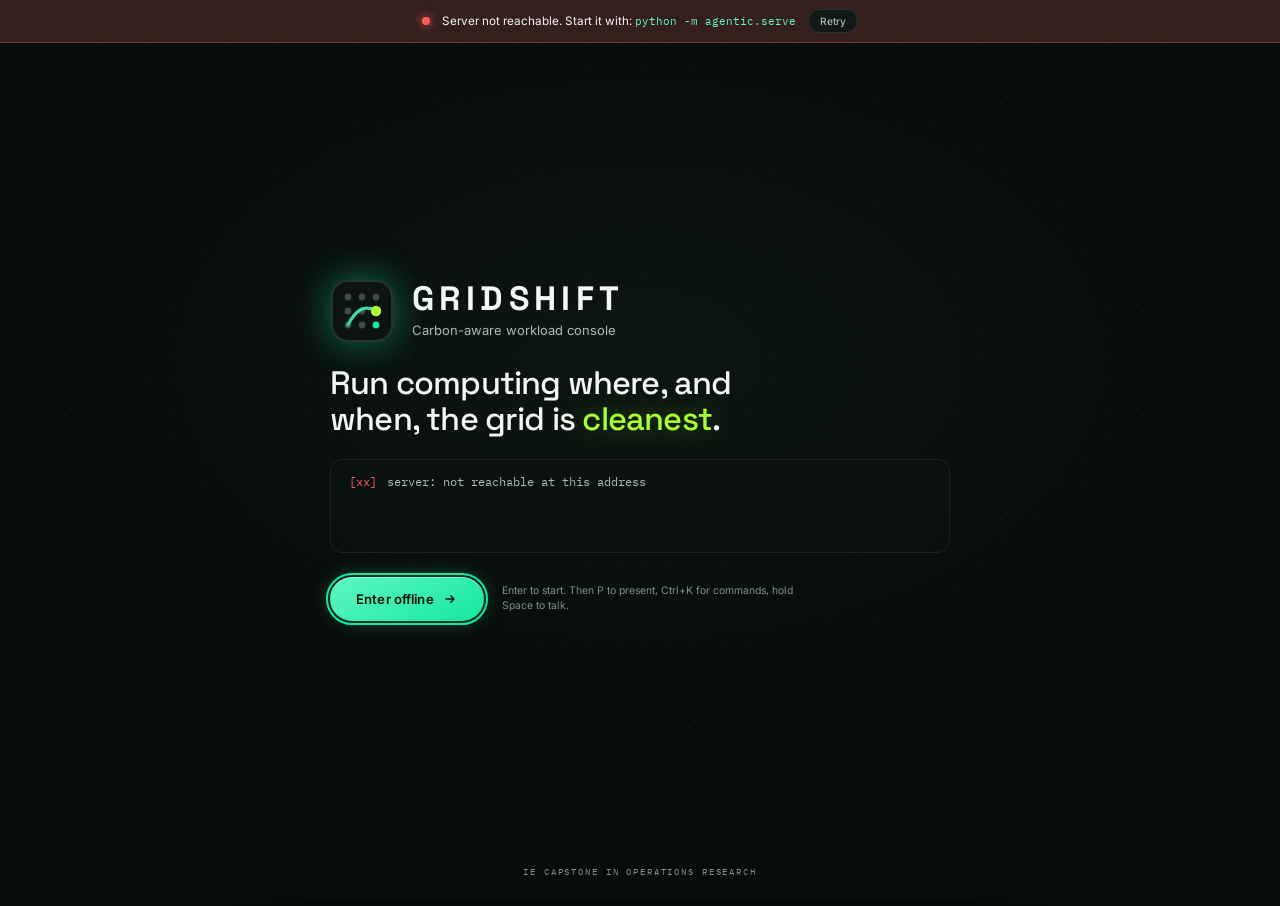
==== agentic/web/index.html @ 97c8f0c8 "Add Gridshift, a voice-driven console for the scheduler python -m agentic.serve starts a local conso" ====
<!doctype html>
<html lang="en">
<head>
<meta charset="utf-8">
<meta name="viewport" content="width=device-width, initial-scale=1">
<title>Gridshift</title>
<meta name="description" content="Gridshift: a live, voice-driven console for carbon-aware computing. IE capstone in Operations Research.">
<link rel="icon" href="assets/mark.svg" type="image/svg+xml">
<link rel="preconnect" href="https://fonts.googleapis.com">
<link rel="preconnect" href="https://fonts.gstatic.com" crossorigin>
<link rel="stylesheet" href="https://fonts.googleapis.com/css2?family=IBM+Plex+Mono:wght@400;500;600&family=Inter:wght@400;500;600;700&family=Space+Grotesk:wght@400;500;600;700&display=swap">
<link rel="stylesheet" href="css/app.css">
</head>
<body>

<!-- ambient layer -->
<div class="ambient" aria-hidden="true">
  <div class="aurora a1"></div><div class="aurora a2"></div><div class="aurora a3"></div>
  <div class="gridbg"></div>
</div>
<div class="grain" aria-hidden="true"></div>

<!-- boot splash -->
<div id="boot" class="boot" role="dialog" aria-label="Starting Gridshift">
  <div class="boot-scan" aria-hidden="true"></div>
  <canvas id="bootDots" class="boot-dots" aria-hidden="true"></canvas>
  <div class="boot-inner">
    <div class="boot-brand">
      <img src="assets/mark.svg" alt="" class="boot-mark">
      <div>
        <div class="boot-name">GRIDSHIFT</div>
        <div class="boot-tag" id="bootTag">Carbon-aware workload console</div>
      </div>
    </div>
    <h1 class="boot-hero">Run computing where, and when, the grid is <em>cleanest</em>.</h1>
    <div class="boot-lines" id="bootLines" aria-live="polite"></div>
    <div class="boot-actions">
      <button id="enterBtn" class="btn-primary btn-lg" disabled>
        <span>Enter console</span>
        <svg viewBox="0 0 20 20" width="16" height="16" aria-hidden="true"><path d="M5 10h10M11 6l4 4-4 4" fill="none" stroke="currentColor" stroke-width="1.8" stroke-linecap="round" stroke-linejoin="round"/></svg>
      </button>
      <div class="boot-hint">Enter to start. Then P to present, Ctrl+K for commands, hold Space to talk.</div>
    </div>
  </div>
  <div class="boot-foot" id="bootFoot">IE capstone in Operations Research</div>
</div>

<div id="offlineBanner" class="banner" hidden>
  <span class="banner-dot"></span>
  <span>Server not reachable. Start it with: <code>python -m agentic.serve</code></span>
  <button class="btn-ghost btn-sm" id="bannerRetry">Retry</button>
</div>

<div class="app" id="app" aria-hidden="true">
  <header class="topbar">
    <div class="brand">
      <svg class="glyph" viewBox="0 0 32 32" aria-hidden="true">
        <g class="glyph-dots"></g>
      </svg>
      <div class="brand-text">
        <div class="brand-name">GRIDSHIFT</div>
        <div class="brand-tag" id="brandTag">Carbon-aware workload console</div>
      </div>
    </div>

    <nav class="tabs" role="tablist" aria-label="Views">
      <span class="tab-ink" aria-hidden="true"></span>
      <button class="tab" role="tab" data-view="command"><kbd>1</kbd>Command</button>
      <button class="tab" role="tab" data-view="knowledge"><kbd>2</kbd>Knowledge</button>
      <button class="tab" role="tab" data-view="evidence"><kbd>3</kbd>Evidence</button>
      <button class="tab" role="tab" data-view="monitor"><kbd>4</kbd>Monitor</button>
      <button class="tab" role="tab" data-view="interfaces"><kbd>5</kbd>Interfaces</button>
    </nav>

    <div class="top-right">
      <span id="dataPill" class="pill pill-mute"><i></i><span>CHECKING</span></span>
      <span id="voicePill" class="pill pill-mute" title="Voice engine"><i></i><span>VOICE</span></span>
      <button id="lensBtn" class="icon-btn" title="Supply chain lens (L)" aria-label="Toggle supply chain lens">
        <svg viewBox="0 0 20 20" aria-hidden="true"><circle cx="8.5" cy="8.5" r="5" fill="none" stroke="currentColor" stroke-width="1.6"/><path d="M12.5 12.5 17 17" stroke="currentColor" stroke-width="1.6" stroke-linecap="round"/></svg>
      </button>
      <button id="muteBtn" class="icon-btn" title="Mute voice (M)" aria-label="Mute voice" aria-pressed="false">
        <svg class="ic-on" viewBox="0 0 20 20" aria-hidden="true"><path d="M3 8v4h3l4 3.5v-11L6 8H3z" fill="currentColor"/><path d="M13.5 7a4 4 0 0 1 0 6M15.5 5a7 7 0 0 1 0 10" fill="none" stroke="currentColor" stroke-width="1.5" stroke-linecap="round"/></svg>
        <svg class="ic-off" viewBox="0 0 20 20" aria-hidden="true"><path d="M3 8v4h3l4 3.5v-11L6 8H3z" fill="currentColor"/><path d="M13 8l4 4M17 8l-4 4" stroke="currentColor" stroke-width="1.5" stroke-linecap="round"/></svg>
      </button>
      <button id="paletteBtn" class="kbd-btn" title="Command palette" aria-label="Open command palette"><kbd>Ctrl</kbd><kbd>K</kbd></button>
      <button id="presentBtn" class="btn-present" title="Hands-free 3 minute tour (P)">
        <svg viewBox="0 0 20 20" width="14" height="14" aria-hidden="true"><path d="M6 4.5v11l9-5.5z" fill="currentColor"/></svg>
        <span>Present</span>
      </button>
    </div>
  </header>

  <div id="presentBar" class="present-bar" hidden>
    <span class="present-dot"></span>
    <span class="present-tag">Presenting</span>
    <span class="present-step" id="presentStep">1 / 16</span>
    <div class="present-track"><div class="present-fill" id="presentFill"></div></div>
    <span class="present-keys"><kbd>Right</kbd> skip <kbd>Esc</kbd> stop</span>
    <button class="btn-ghost btn-sm" id="presentStop">Stop</button>
  </div>

  <main class="views" id="views">

    <!-- COMMAND -->
    <section class="view" id="view-command" data-view="command" aria-label="Command">
      <div class="sowhat">
        <h2><b>Command</b>Where and when should flexible computing run? The optimiser proposes; a person approves.</h2>
      </div>

      <div id="strip" class="strip" aria-label="Workflow"></div>

      <div class="cmd-grid">
        <div class="cmd-left">
          <div id="map" class="panel stage">
            <canvas id="mapCanvas" aria-label="Map of grid regions coloured by carbon intensity"></canvas>
            <div class="stage-top">
              <div class="stage-controls">
                <div class="chips" id="jobChips" role="group" aria-label="Job"></div>
                <div class="ctl-row">
                  <label class="ctl">
                    <span class="ctl-lab">Day</span>
                    <input type="date" id="dayInput" class="date-in">
                  </label>
                  <label class="ctl ctl-share">
                    <span class="ctl-lab">Logistics capacity</span>
                    <input type="range" id="shareInput" min="0" max="0.5" step="0.1" value="0.3">
                    <span class="ctl-val mono" id="shareVal">30%</span>
                  </label>
                </div>
              </div>
              <div class="hour-read">
                <div class="hour-big mono" id="hourBig">--:--</div>
                <div class="hour-sub" id="hourSub">UTC</div>
              </div>
            </div>
            <div class="stage-bottom">
              <div class="legend" id="carbonLegend"></div>
              <div class="flows-note" id="flowsNote"></div>
            </div>
            <div class="stage-msg" id="stageMsg" hidden></div>
          </div>
          <div id="scrubber" class="panel scrubber"></div>
        </div>

        <aside class="cmd-right" id="cmdRight">
          <div id="kpis" class="panel kpis"></div>
          <div id="gate" class="panel gate" hidden></div>
          <div id="audit" class="panel audit"></div>
          <div id="sweep" class="panel sweep"></div>
        </aside>
      </div>
    </section>

    <!-- KNOWLEDGE -->
    <section class="view" id="view-knowledge" data-view="knowledge" aria-label="Knowledge">
      <div class="sowhat">
        <h2><b>Knowledge</b>The rules, as a machine-readable ontology. The reasoner works out what is allowed.</h2>
      </div>
      <div class="kn-grid">
        <div id="kgraph" class="panel kgraph"></div>
        <aside class="panel kside" id="kside"></aside>
      </div>
    </section>

    <!-- EVIDENCE -->
    <section class="view" id="view-evidence" data-view="evidence" aria-label="Evidence">
      <div class="sowhat">
        <h2><b>Evidence</b>Which layer of sophistication actually pays. Thesis results, out of sample, worst 5% of days.</h2>
      </div>
      <div class="ev-wrap" id="evidenceWrap">
        <div id="rq-cards" class="rq-cards"></div>
        <div class="ev-row">
          <div id="ladder" class="panel ladder"></div>
          <div id="rq3" class="panel rq3"></div>
        </div>
        <div class="ev-source" id="evSource"></div>
      </div>
    </section>

    <!-- MONITOR -->
    <section class="view" id="view-monitor" data-view="monitor" aria-label="Monitor">
      <div class="sowhat">
        <h2><b>Monitor</b>Is the forecast still good enough to trust the simple plan?</h2>
      </div>
      <div id="drift" class="panel drift"></div>
    </section>

    <!-- INTERFACES -->
    <section class="view" id="view-interfaces" data-view="interfaces" aria-label="Interfaces">
      <div class="sowhat">
        <h2><b>Interfaces</b>How other agents plug in, and how every answer is checked.</h2>
      </div>
      <div class="if-grid">
        <div id="a2a" class="panel a2a"></div>
        <div class="if-col">
          <div id="mcp" class="panel mcp"></div>
          <div id="evals" class="panel evals"></div>
        </div>
      </div>
    </section>
  </main>
</div>

<!-- captions + dock -->
<div id="captions" class="captions" aria-live="polite"></div>

<div id="dock" class="dock" aria-label="Voice agent">
  <div class="dock-reply" id="dockReply" hidden></div>
  <div class="dock-chips" id="dockChips"></div>
  <div class="dock-bar">
    <canvas id="orb" class="orb" width="56" height="56" aria-hidden="true"></canvas>
    <div class="dock-mid">
      <div class="dock-transcript" id="dockTranscript"></div>
      <form id="askForm" class="ask-form" autocomplete="off">
        <input id="askInput" class="ask-input" type="text" placeholder="Ask Gridshift, or hold Space to talk" aria-label="Ask Gridshift">
      </form>
    </div>
    <button id="micBtn" class="mic-btn" title="Hold Space or click to talk" aria-label="Talk">
      <svg viewBox="0 0 20 20" aria-hidden="true"><rect x="7" y="2.5" width="6" height="10" rx="3" fill="currentColor"/><path d="M4.5 9.5a5.5 5.5 0 0 0 11 0M10 15v2.5" fill="none" stroke="currentColor" stroke-width="1.6" stroke-linecap="round"/></svg>
    </button>
    <button id="sendBtn" class="send-btn" title="Send" aria-label="Send">
      <svg viewBox="0 0 20 20" aria-hidden="true"><path d="M4 10h11M11 6l4 4-4 4" fill="none" stroke="currentColor" stroke-width="1.8" stroke-linecap="round" stroke-linejoin="round"/></svg>
    </button>
  </div>
</div>

<!-- supply chain lens -->
<div id="lens" class="lens" hidden role="dialog" aria-label="Supply chain lens"></div>

<!-- spotlight + demo cursor -->
<div id="spotlight" class="spotlight" aria-hidden="true"></div>
<div id="fakeCursor" class="fake-cursor" aria-hidden="true">
  <svg viewBox="0 0 24 24" width="26" height="26"><path d="M5 3l14 8-6 1.5L10 19z" fill="#f3f8f5" stroke="#070b0a" stroke-width="1.4" stroke-linejoin="round"/></svg>
</div>

<!-- command palette -->
<div id="palette" class="palette-wrap" hidden>
  <div class="palette" role="dialog" aria-label="Command palette">
    <div class="pal-top">
      <svg viewBox="0 0 20 20" width="16" height="16" aria-hidden="true"><circle cx="8.5" cy="8.5" r="5" fill="none" stroke="currentColor" stroke-width="1.6"/><path d="M12.5 12.5 17 17" stroke="currentColor" stroke-width="1.6" stroke-linecap="round"/></svg>
      <input id="palInput" type="text" placeholder="Search views, actions, jobs" aria-label="Search commands">
      <kbd>Esc</kbd>
    </div>
    <div class="pal-list" id="palList" role="listbox"></div>
    <div class="pal-foot"><span><kbd>Up</kbd><kbd>Down</kbd> move</span><span><kbd>Enter</kbd> run</span><span class="pal-brand">Gridshift</span></div>
  </div>
</div>

<div id="toast" class="toast" role="status" aria-live="polite"></div>

<script type="module" src="js/app.js"></script>
</body>
</html>
---- agentic/web/css/app.css ----
/* Gridshift console. Titan surfaces, FreshGuard signal colours. */

:root {
  --bg:#070b0a; --bg-2:#0a0f0d; --panel:#0d1311; --panel-2:#111815; --raised:#18211d;
  --line:#1b2622; --line-2:#273531; --text:#f3f8f5; --text-dim:#a9bcb4; --text-mute:#7e9389;
  --brand:#14e8a0; --brand-2:#5ff6c4; --brand-dim:#0d9d6c; --data:#43e5c0; --lime:#a8ff35;
  --amber:#f5b73d; --red:#ff5c5c; --violet:#a98bff; --flat:#8a9a94;
  --glow:0 0 22px -4px rgba(20,232,160,.55);
  --glow-amber:0 0 22px -4px rgba(245,183,61,.6);
  --r-card:16px; --r-pill:999px;
  --f-display:"Space Grotesk",system-ui,sans-serif;
  --f-ui:"Inter",system-ui,sans-serif;
  --f-mono:"IBM Plex Mono",ui-monospace,monospace;
  --eout:cubic-bezier(.23,1,.32,1); --eio:cubic-bezier(.77,0,.175,1);
  --elev:0 18px 40px -26px rgba(0,0,0,.95), inset 0 1px 0 rgba(255,255,255,.035);
  --top-h:56px;
  --dock-h:60px;
}

html { font-size: clamp(13px, .42vw + 7.6px, 16px); }
* { box-sizing: border-box; margin: 0; padding: 0; }
html, body { height: 100%; }
body {
  background: var(--bg); color: var(--text); font-family: var(--f-ui);
  -webkit-font-smoothing: antialiased; overflow: hidden; line-height: 1.4;
}
button, input { font: inherit; color: inherit; }
button { cursor: pointer; }
kbd {
  font-family: var(--f-mono); font-size: .68rem; padding: 1px 5px; border-radius: 5px;
  border: 1px solid var(--line-2); background: var(--panel-2); color: var(--text-dim);
}
code { font-family: var(--f-mono); font-size: .9em; color: var(--brand-2); }
.mono, .num { font-family: var(--f-mono); font-variant-numeric: tabular-nums; }
[hidden] { display: none !important; }
::selection { background: rgba(168,255,53,.3); }
::-webkit-scrollbar { width: 8px; height: 8px; }
::-webkit-scrollbar-thumb { background: var(--line-2); border-radius: 6px; }
::-webkit-scrollbar-track { background: transparent; }
:focus-visible { outline: 2px solid var(--brand); outline-offset: 2px; border-radius: 6px; }

/* ---------- ambient ---------- */
.ambient { position: fixed; inset: 0; z-index: 0; pointer-events: none; overflow: hidden; }
.aurora { position: absolute; border-radius: 50%; filter: blur(70px); opacity: .5; will-change: transform; }
.a1 { width: 52vw; height: 46vh; left: -12vw; top: -18vh; background: radial-gradient(circle, rgba(20,232,160,.22), transparent 65%); animation: drift1 26s ease-in-out infinite alternate; }
.a2 { width: 44vw; height: 40vh; right: -10vw; top: -8vh; background: radial-gradient(circle, rgba(67,229,192,.14), transparent 65%); animation: drift2 32s ease-in-out infinite alternate; }
.a3 { width: 60vw; height: 50vh; left: 30vw; bottom: -30vh; background: radial-gradient(circle, rgba(168,255,53,.08), transparent 65%); animation: drift3 38s ease-in-out infinite alternate; }
@keyframes drift1 { to { transform: translate(8vw, 6vh) scale(1.1); } }
@keyframes drift2 { to { transform: translate(-6vw, 10vh) scale(.92); } }
@keyframes drift3 { to { transform: translate(-12vw, -6vh) scale(1.08); } }
.gridbg {
  position: absolute; inset: 0;
  background-image: linear-gradient(rgba(255,255,255,.014) 1px, transparent 1px), linear-gradient(90deg, rgba(255,255,255,.014) 1px, transparent 1px);
  background-size: 48px 48px;
  mask-image: radial-gradient(120% 90% at 50% 0%, #000 35%, transparent 90%);
}
.grain {
  position: fixed; inset: 0; z-index: 90; pointer-events: none; opacity: .03;
  background-image: url("data:image/svg+xml,%3Csvg xmlns='http://www.w3.org/2000/svg' width='200' height='200'%3E%3Cfilter id='n'%3E%3CfeTurbulence type='fractalNoise' baseFrequency='0.8' numOctaves='3'/%3E%3C/filter%3E%3Crect width='100%25' height='100%25' filter='url(%23n)'/%3E%3C/svg%3E");
}

/* ---------- buttons ---------- */
.btn-primary {
  display: inline-flex; align-items: center; gap: 8px; border: 0; border-radius: var(--r-pill);
  padding: 9px 18px; font-weight: 600; letter-spacing: .01em; color: #04110c;
  background: linear-gradient(150deg, var(--brand-2), var(--brand));
  box-shadow: var(--glow), inset 0 1px 0 rgba(255,255,255,.35);
  transition: transform .18s var(--eout), filter .18s var(--eout), opacity .3s;
}
.btn-primary:hover:not(:disabled) { filter: brightness(1.08); transform: translateY(-1px); }
.btn-primary:active:not(:disabled) { transform: scale(.97); }
.btn-primary:disabled { opacity: .35; cursor: default; box-shadow: none; }
.btn-lg { padding: 13px 26px; font-size: 1.02rem; }
.btn-ghost {
  display: inline-flex; align-items: center; gap: 6px; border: 1px solid var(--line-2); background: var(--panel-2);
  color: var(--text-dim); border-radius: var(--r-pill); padding: 7px 14px; font-weight: 500; font-size: .85rem;
  transition: color .15s, border-color .15s, background .15s, transform .12s var(--eout);
}
.btn-ghost:hover:not(:disabled) { color: var(--text); border-color: color-mix(in srgb, var(--brand) 40%, var(--line-2)); }
.btn-ghost:active:not(:disabled) { transform: scale(.97); }
.btn-ghost:disabled { opacity: .4; cursor: default; }
.btn-sm { padding: 4px 11px; font-size: .78rem; }
.btn-violet { border-color: color-mix(in srgb, var(--violet) 45%, var(--line-2)); color: #d6cbff; background: color-mix(in srgb, var(--violet) 10%, var(--panel-2)); }
.btn-violet:hover:not(:disabled) { border-color: var(--violet); color: #fff; }

/* ---------- boot ---------- */
.boot {
  position: fixed; inset: 0; z-index: 200; display: grid; place-items: center;
  background: radial-gradient(70% 60% at 50% 40%, #0c1612 0%, var(--bg) 70%);
  transition: opacity .7s var(--eout), visibility .7s;
}
.boot.out { opacity: 0; visibility: hidden; }
.boot-dots { position: absolute; inset: 0; width: 100%; height: 100%; opacity: .55; }
.boot-scan {
  position: absolute; left: 0; right: 0; top: 0; height: 2px; z-index: 2; pointer-events: none;
  background: linear-gradient(90deg, transparent, var(--lime) 45%, var(--data) 55%, transparent);
  box-shadow: 0 0 22px rgba(168,255,53,.4); opacity: 0; animation: heroScan 5.5s ease-in-out infinite;
}
@keyframes heroScan { 0% { transform: translateY(-10px); opacity: 0; } 8% { opacity: .85; } 48% { transform: translateY(100vh); opacity: .85; } 54% { opacity: 0; } 100% { transform: translateY(-10px); opacity: 0; } }
.boot-inner { position: relative; z-index: 3; width: min(620px, calc(100vw - 48px)); }
.boot-brand { display: flex; align-items: center; gap: 18px; margin-bottom: 28px; animation: rise .9s var(--eout) both; }
.boot-mark { width: 64px; height: 64px; filter: drop-shadow(0 0 18px rgba(20,232,160,.45)); }
.boot-name { font-family: var(--f-display); font-weight: 700; font-size: 2.6rem; letter-spacing: .16em; line-height: 1; }
.boot-tag { color: var(--text-dim); margin-top: 6px; font-size: 1rem; }
.boot-lines {
  font-family: var(--f-mono); font-size: .92rem; color: var(--text-dim); min-height: 7.8em;
  border: 1px solid var(--line); border-radius: 12px; background: rgba(13,19,17,.72); padding: 14px 18px;
  backdrop-filter: blur(6px);
}
.boot-line { display: flex; gap: 10px; white-space: pre; }
.boot-line .ok { color: var(--brand); }
.boot-line .warn { color: var(--amber); }
.boot-line .bad { color: var(--red); }
.boot-line .caret { display: inline-block; width: .55em; background: var(--brand); animation: blink 1s steps(1) infinite; }
@keyframes blink { 50% { opacity: 0; } }
.boot-actions { display: flex; align-items: center; gap: 18px; margin-top: 24px; flex-wrap: wrap; }
.boot-hint { color: var(--text-mute); font-size: .8rem; max-width: 300px; }
.boot-foot { position: absolute; bottom: 22px; left: 0; right: 0; text-align: center; font-family: var(--f-mono); font-size: .72rem; letter-spacing: .2em; text-transform: uppercase; color: var(--text-mute); z-index: 3; }
@keyframes rise { from { opacity: 0; transform: translateY(14px); } to { opacity: 1; transform: none; } }

/* ---------- banner ---------- */
.banner {
  position: fixed; top: 0; left: 0; right: 0; z-index: 210; display: flex; align-items: center; justify-content: center; gap: 12px;
  padding: 9px 16px; background: color-mix(in srgb, var(--red) 16%, var(--panel)); border-bottom: 1px solid color-mix(in srgb, var(--red) 40%, transparent);
  font-size: .9rem;
}
.banner-dot { width: 8px; height: 8px; border-radius: 50%; background: var(--red); box-shadow: 0 0 10px var(--red); }

/* ---------- app shell ---------- */
.app { position: relative; height: 100vh; display: grid; grid-template-rows: var(--top-h) auto 1fr; opacity: 0; transition: opacity .6s var(--eout); }
.app.on { opacity: 1; }
.topbar {
  display: flex; align-items: center; gap: 16px; padding: 0 18px; border-bottom: 1px solid var(--line);
  background: linear-gradient(180deg, rgba(13,19,17,.92), rgba(7,11,10,.7)); backdrop-filter: blur(10px); position: relative; z-index: 20;
}
.brand { display: flex; align-items: center; gap: 11px; min-width: 0; flex: 1 1 0; }
.glyph { width: 32px; height: 32px; flex: none; border-radius: 9px; background: var(--panel-2); border: 1px solid var(--line-2); }
.glyph circle { transition: fill .5s; }
.brand-name { font-family: var(--f-display); font-weight: 700; letter-spacing: .18em; font-size: .95rem; line-height: 1.1; }
.brand-tag { font-family: var(--f-mono); font-size: .64rem; letter-spacing: .12em; text-transform: uppercase; color: var(--text-mute); white-space: nowrap; overflow: hidden; text-overflow: ellipsis; }
.tabs { position: relative; display: flex; gap: 2px; padding: 3px; border: 1px solid var(--line-2); border-radius: var(--r-pill); background: rgba(13,19,17,.8); flex: none; }
.tab {
  position: relative; z-index: 1; border: 0; background: transparent; color: var(--text-mute);
  padding: 6px 13px; border-radius: var(--r-pill); font-weight: 500; font-size: .84rem; display: flex; align-items: center; gap: 7px;
  transition: color .2s;
}
.tab kbd { font-size: .6rem; padding: 0 4px; opacity: .7; }
.tab:hover { color: var(--text); }
.tab.on { color: var(--brand-2); }
.tab.on kbd { border-color: color-mix(in srgb, var(--brand) 40%, var(--line-2)); color: var(--brand-2); }
.tab-ink {
  position: absolute; top: 3px; bottom: 3px; left: 0; width: 0; border-radius: var(--r-pill); z-index: 0;
  background: color-mix(in srgb, var(--brand) 13%, var(--raised)); box-shadow: inset 0 0 0 1px color-mix(in srgb, var(--brand) 30%, transparent);
  transition: transform .26s var(--eout), width .26s var(--eout);
}
.top-right { display: flex; align-items: center; justify-content: flex-end; gap: 8px; flex: 1 1 0; }
.pill {
  display: inline-flex; align-items: center; gap: 7px; font-family: var(--f-mono); font-size: .66rem; letter-spacing: .12em; font-weight: 600;
  padding: 5px 10px; border-radius: var(--r-pill); border: 1px solid var(--line-2); color: var(--text-mute); white-space: nowrap;
}
.pill i { width: 7px; height: 7px; border-radius: 50%; background: currentColor; }
.pill-live { color: var(--brand); border-color: color-mix(in srgb, var(--brand) 35%, var(--line-2)); background: color-mix(in srgb, var(--brand) 7%, transparent); }
.pill-live i { box-shadow: 0 0 0 0 rgba(20,232,160,.6); animation: ping 1.8s var(--eout) infinite; }
.pill-amber { color: var(--amber); border-color: color-mix(in srgb, var(--amber) 40%, var(--line-2)); background: color-mix(in srgb, var(--amber) 8%, transparent); }
.pill-red { color: var(--red); border-color: color-mix(in srgb, var(--red) 40%, var(--line-2)); }
.pill-mute { color: var(--text-mute); }
@keyframes ping { 0% { box-shadow: 0 0 0 0 rgba(20,232,160,.55); } 100% { box-shadow: 0 0 0 9px rgba(20,232,160,0); } }
.icon-btn {
  width: 32px; height: 32px; display: grid; place-items: center; border-radius: 9px; border: 1px solid var(--line-2);
  background: var(--panel-2); color: var(--text-dim); transition: color .15s, border-color .15s;
}
.icon-btn svg { width: 17px; height: 17px; }
.icon-btn:hover { color: var(--text); border-color: color-mix(in srgb, var(--brand) 40%, var(--line-2)); }
.icon-btn.on { color: var(--brand-2); border-color: color-mix(in srgb, var(--brand) 45%, var(--line-2)); }
#muteBtn .ic-off { display: none; }
#muteBtn[aria-pressed="true"] .ic-on { display: none; }
#muteBtn[aria-pressed="true"] .ic-off { display: block; }
#muteBtn[aria-pressed="true"] { color: var(--amber); }
.kbd-btn { display: flex; gap: 3px; align-items: center; background: transparent; border: 0; padding: 4px; }
.btn-present {
  display: inline-flex; align-items: center; gap: 7px; border: 0; border-radius: var(--r-pill); padding: 8px 16px;
  font-weight: 600; font-size: .86rem; color: #04110c; background: linear-gradient(150deg, var(--brand-2), var(--brand));
  box-shadow: var(--glow), inset 0 1px 0 rgba(255,255,255,.35); transition: transform .15s var(--eout), filter .15s;
}
.btn-present:hover { filter: brightness(1.08); }
.btn-present:active { transform: scale(.96); }
.btn-present.live { background: linear-gradient(150deg, #ffd27a, var(--amber)); box-shadow: var(--glow-amber); }

.present-bar {
  display: flex; align-items: center; gap: 12px; padding: 7px 18px; position: relative; z-index: 105;
  background: color-mix(in srgb, var(--brand) 10%, var(--panel)); border-bottom: 1px solid color-mix(in srgb, var(--brand) 30%, var(--line));
}
.present-dot { width: 9px; height: 9px; border-radius: 50%; background: var(--brand); animation: ping 1.4s var(--eout) infinite; flex: none; }
.present-tag { font-family: var(--f-mono); font-size: .68rem; font-weight: 600; letter-spacing: .14em; text-transform: uppercase; color: var(--brand); }
.present-step { font-family: var(--f-mono); font-size: .75rem; color: var(--text-dim); }
.present-track { flex: 1; height: 3px; border-radius: 3px; background: var(--line-2); overflow: hidden; }
.present-fill { height: 100%; width: 0; background: linear-gradient(90deg, var(--brand), var(--lime)); transition: width .6s var(--eout); }
.present-keys { font-size: .72rem; color: var(--text-mute); display: flex; gap: 6px; align-items: center; }

/* ---------- views ---------- */
.views { position: relative; min-height: 0; grid-row: 3; }
.topbar { grid-row: 1; }
.present-bar { grid-row: 2; }
.view {
  position: absolute; inset: 0; padding: 12px 20px calc(var(--dock-h) + 22px); display: flex; flex-direction: column; gap: 10px;
  opacity: 0; visibility: hidden; transform: translateY(6px); filter: blur(3px); transition: opacity .28s var(--eout), transform .28s var(--eout), filter .28s var(--eout), visibility .28s;
}
.view.on { opacity: 1; visibility: visible; transform: none; filter: none; }
.sowhat { display: flex; align-items: baseline; gap: 14px; flex: none; }
.eyebrow { font-family: var(--f-mono); font-size: .68rem; letter-spacing: .16em; text-transform: uppercase; color: var(--brand); white-space: nowrap; }
.sowhat h2 { font-family: var(--f-display); font-weight: 500; font-size: 1.22rem; letter-spacing: -.01em; color: var(--text-dim); line-height: 1.25; text-wrap: balance; }
.sowhat h2 b { color: var(--text); font-weight: 600; margin-right: .2em; }
.sowhat h2 b::after { content: ""; display: inline-block; width: 6px; height: 6px; border-radius: 50%; background: var(--brand); box-shadow: 0 0 10px var(--brand); margin-left: .5em; vertical-align: .2em; }
.view.on .sowhat h2 { animation: rise .6s var(--eout) both; }

.panel {
  position: relative; background: linear-gradient(180deg, rgba(17,24,21,.9), rgba(13,19,17,.9)); border: 1px solid var(--line);
  border-radius: var(--r-card); box-shadow: var(--elev); min-width: 0;
}
.panel-h { display: flex; align-items: center; justify-content: space-between; gap: 10px; margin-bottom: 8px; }
.panel-t { font-family: var(--f-mono); font-size: .66rem; letter-spacing: .15em; text-transform: uppercase; color: var(--text-mute); }
.panel-t b { color: var(--text-dim); font-weight: 600; }

/* panel states */
.ps-skel { display: grid; gap: 10px; padding: 16px; }
.skel { height: 12px; border-radius: 6px; background: linear-gradient(90deg, var(--panel-2) 0%, var(--raised) 40%, var(--panel-2) 80%); background-size: 200% 100%; animation: shimmer 1.4s linear infinite; }
.skel.w60 { width: 60%; } .skel.w80 { width: 80%; } .skel.w40 { width: 40%; } .skel.tall { height: 54px; }
@keyframes shimmer { from { background-position: 200% 0; } to { background-position: -200% 0; } }
.ps-error { padding: 16px; display: grid; gap: 10px; align-content: start; }
.ps-error .err-t { display: flex; align-items: center; gap: 8px; color: var(--amber); font-weight: 600; font-size: .9rem; }
.ps-error .err-m { color: var(--text-dim); font-size: .85rem; }
.ps-error .err-a { display: flex; gap: 8px; }

/* ---------- badges ---------- */
.badge-ill {
  display: inline-flex; gap: 7px; align-items: flex-start; font-size: .7rem; line-height: 1.35; color: #ffd98a;
  background: color-mix(in srgb, var(--amber) 9%, transparent); border: 1px solid color-mix(in srgb, var(--amber) 35%, transparent);
  border-radius: 8px; padding: 5px 8px;
}
.badge-ill b { font-family: var(--f-mono); letter-spacing: .1em; font-size: .64rem; color: var(--amber); white-space: nowrap; padding-top: 1px; }
.badge-thesis {
  display: inline-flex; gap: 7px; align-items: center; font-size: .7rem; color: #c9fbe7; border-radius: 8px; padding: 4px 8px;
  background: color-mix(in srgb, var(--brand) 8%, transparent); border: 1px solid color-mix(in srgb, var(--brand) 32%, transparent);
}
.badge-thesis b { font-family: var(--f-mono); letter-spacing: .1em; font-size: .64rem; color: var(--brand); }

/* ---------- workflow strip ---------- */
.strip { display: grid; grid-template-columns: repeat(5, 1fr); gap: 0; flex: none; position: relative; }
.step {
  position: relative; padding: 8px 12px 8px 12px; border: 1px solid var(--line); background: rgba(13,19,17,.85);
  min-height: 62px; transition: border-color .4s, background .4s; overflow: hidden;
}
.step:first-child { border-radius: 12px 0 0 12px; }
.step:last-child { border-radius: 0 12px 12px 0; }
.step + .step { border-left: 0; }
.step-h { display: flex; align-items: center; gap: 8px; }
.step-n {
  width: 20px; height: 20px; border-radius: 50%; display: grid; place-items: center; font-family: var(--f-mono); font-size: .66rem; font-weight: 600;
  border: 1px solid var(--line-2); color: var(--text-mute); flex: none; transition: background-color .3s, border-color .3s, color .3s, box-shadow .3s;
}
.step-t { font-weight: 600; font-size: .82rem; color: var(--text-mute); transition: color .4s; white-space: nowrap; }
.step-l { margin-top: 4px; font-size: .72rem; color: var(--text-dim); line-height: 1.35; display: -webkit-box; -webkit-line-clamp: 2; -webkit-box-orient: vertical; overflow: hidden; min-height: 2.7em; }
.step-fill { position: absolute; left: 0; bottom: 0; height: 2px; width: 0; background: linear-gradient(90deg, var(--brand), var(--lime)); transition: width .55s var(--eio); }
.step.active { border-color: color-mix(in srgb, var(--brand) 30%, var(--line)); background: linear-gradient(180deg, rgba(20,232,160,.07), rgba(13,19,17,.85)); }
.step.active .step-n { background: var(--brand); color: #04110c; border-color: var(--brand); box-shadow: var(--glow); }
.step.active .step-t { color: var(--text); }
.step.done .step-fill { width: 100%; }
.step.busy .step-n { border-color: var(--brand); color: var(--brand); animation: spinRing 1s linear infinite; border-top-color: transparent; }
@keyframes spinRing { to { transform: rotate(360deg); } }
.step.pending { border-color: color-mix(in srgb, var(--amber) 45%, var(--line)); background: linear-gradient(180deg, rgba(245,183,61,.08), rgba(13,19,17,.85)); }
.step.pending .step-n { background: var(--amber); border-color: var(--amber); color: #1a1204; box-shadow: var(--glow-amber); }
.step.ok-approved .step-n { background: var(--lime); border-color: var(--lime); color: #0b1503; }
.step.muted .step-t { color: var(--text-mute); }

/* ---------- command grid ---------- */
.cmd-grid { flex: 1; min-height: 0; display: grid; grid-template-columns: 62fr 38fr; gap: 12px; }
.cmd-left { display: grid; grid-template-rows: 1fr auto; gap: 10px; min-height: 0; }
.cmd-right > * { flex-shrink: 0; }
.cmd-right { display: flex; flex-direction: column; gap: 10px; overflow-y: auto; min-height: 0; padding-right: 2px; scroll-behavior: smooth; }

/* stage */
.stage { overflow: hidden; min-height: 180px; }
.stage canvas { position: absolute; inset: 0; width: 100%; height: 100%; display: block; }
.stage-top { position: absolute; top: 10px; left: 12px; right: 12px; display: flex; justify-content: space-between; gap: 12px; pointer-events: none; }
.stage-controls { display: grid; gap: 7px; pointer-events: auto; }
.chips { display: flex; flex-wrap: wrap; gap: 5px; }
.chip {
  border: 1px solid var(--line-2); background: rgba(13,19,17,.8); color: var(--text-dim); border-radius: var(--r-pill);
  padding: 4px 11px; font-size: .76rem; font-weight: 500; backdrop-filter: blur(6px); transition: color .16s, background-color .16s, border-color .16s, box-shadow .2s, transform .12s var(--eout);
  display: inline-flex; align-items: center; gap: 6px;
}
.chip:active { transform: scale(.97); }
.chip:hover { color: var(--text); border-color: color-mix(in srgb, var(--brand) 40%, var(--line-2)); }
.chip.on { color: #04110c; background: var(--brand); border-color: var(--brand); box-shadow: var(--glow); }
.chip .tag { font-family: var(--f-mono); font-size: .58rem; letter-spacing: .08em; opacity: .75; }
.ctl-row { display: flex; gap: 8px; flex-wrap: wrap; }
.ctl {
  display: inline-flex; align-items: center; gap: 8px; background: rgba(13,19,17,.8); border: 1px solid var(--line-2);
  border-radius: 10px; padding: 3px 9px; backdrop-filter: blur(6px);
}
.ctl-lab { font-family: var(--f-mono); font-size: .6rem; letter-spacing: .12em; text-transform: uppercase; color: var(--text-mute); }
.ctl-val { font-size: .8rem; color: var(--lime); min-width: 2.6em; }
.date-in { background: transparent; border: 0; color: var(--text); font-family: var(--f-mono); font-size: .8rem; color-scheme: dark; padding: 2px 0; }
input[type="range"] { -webkit-appearance: none; appearance: none; width: 110px; height: 18px; background: transparent; }
input[type="range"]::-webkit-slider-runnable-track { height: 4px; border-radius: 4px; background: linear-gradient(90deg, var(--lime) var(--p, 60%), var(--line-2) var(--p, 60%)); }
input[type="range"]::-webkit-slider-thumb { -webkit-appearance: none; width: 14px; height: 14px; margin-top: -5px; border-radius: 50%; background: var(--text); box-shadow: 0 0 0 3px rgba(168,255,53,.25); }
input[type="range"]::-moz-range-track { height: 4px; border-radius: 4px; background: var(--line-2); }
input[type="range"]::-moz-range-progress { height: 4px; border-radius: 4px; background: var(--lime); }
input[type="range"]::-moz-range-thumb { width: 14px; height: 14px; border: 0; border-radius: 50%; background: var(--text); }
.hour-read { text-align: right; pointer-events: none; }
.hour-big { font-size: 1.9rem; font-weight: 500; line-height: 1; letter-spacing: -.02em; color: var(--text); text-shadow: 0 0 24px rgba(20,232,160,.25); }
.hour-sub { font-family: var(--f-mono); font-size: .62rem; letter-spacing: .14em; text-transform: uppercase; color: var(--text-mute); margin-top: 4px; }
.stage-bottom { position: absolute; left: 12px; right: 12px; bottom: 10px; display: flex; justify-content: space-between; align-items: flex-end; gap: 14px; pointer-events: none; }
.legend { display: grid; gap: 4px; font-family: var(--f-mono); font-size: .6rem; color: var(--text-mute); }
.legend-bar { width: 150px; height: 6px; border-radius: 4px; background: linear-gradient(90deg, #14e8a0 0%, #43e5c0 25%, #f5b73d 56%, #ff5c5c 87%, #ff5c5c 100%); }
.legend-ticks { display: flex; justify-content: space-between; width: 150px; }
.legend-t { letter-spacing: .1em; text-transform: uppercase; }
.flows-note { max-width: 46%; font-size: .66rem; color: var(--text-mute); text-align: right; line-height: 1.35; }
.flows-note b { color: var(--data); font-weight: 600; }
.stage-msg {
  position: absolute; left: 50%; top: 54%; transform: translate(-50%, -50%); max-width: 80%; text-align: center;
  background: rgba(13,19,17,.88); border: 1px solid var(--line-2); border-radius: 12px; padding: 12px 16px; font-size: .88rem; color: var(--text-dim);
  backdrop-filter: blur(6px);
}
.stage-msg.amber { border-color: color-mix(in srgb, var(--amber) 40%, var(--line-2)); }
.stage.focus-pulse::after {
  content: ""; position: absolute; inset: 0; border-radius: inherit; pointer-events: none;
  box-shadow: inset 0 0 0 1px var(--brand), inset 0 0 60px -10px rgba(20,232,160,.35); animation: fadeOut 1.6s var(--eout) forwards;
}
@keyframes fadeOut { from { opacity: 1; } to { opacity: 0; } }

/* scrubber */
.scrubber { padding: 8px 12px 8px; display: grid; grid-template-columns: auto 1fr; gap: 12px; align-items: stretch; }
.scrub-ctl { display: grid; align-content: center; gap: 4px; justify-items: center; }
.play-btn {
  width: 38px; height: 38px; border-radius: 50%; border: 1px solid color-mix(in srgb, var(--brand) 45%, var(--line-2));
  background: color-mix(in srgb, var(--brand) 12%, var(--panel-2)); color: var(--brand-2); display: grid; place-items: center; transition: transform .15s var(--eout), box-shadow .3s;
}
.play-btn:hover { box-shadow: var(--glow); }
.play-btn:active { transform: scale(.94); }
.play-btn svg { width: 15px; height: 15px; }
.play-btn:disabled { opacity: .35; cursor: default; box-shadow: none; }
.scrub-lab { font-family: var(--f-mono); font-size: .58rem; letter-spacing: .1em; text-transform: uppercase; color: var(--text-mute); }
.scrub-body { position: relative; display: grid; grid-template-rows: 1fr auto; gap: 3px; cursor: pointer; user-select: none; touch-action: none; }
.scrub-cols { display: grid; grid-template-columns: repeat(24, 1fr); gap: 3px; align-items: end; height: 52px; }
.scol { display: flex; flex-direction: column-reverse; height: 100%; border-radius: 3px; overflow: hidden; background: rgba(255,255,255,.02); transition: background .25s, opacity .3s; opacity: .55; }
.scol.past { opacity: .95; }
.scol.cur { opacity: 1; background: rgba(20,232,160,.08); box-shadow: 0 0 0 1px rgba(20,232,160,.35); }
.sseg { width: 100%; flex: none; transition: height .5s var(--eout), background-color .4s; }
.scrub-axis { display: grid; grid-template-columns: repeat(24, 1fr); gap: 3px; font-family: var(--f-mono); font-size: .56rem; color: var(--text-mute); }
.scrub-axis span { text-align: center; }
.playhead { position: absolute; top: -4px; bottom: 12px; width: 2px; margin-left: -1px; background: var(--lime); box-shadow: 0 0 12px var(--lime), 0 0 3px var(--lime); border-radius: 2px; pointer-events: none; left: 0; }
.playhead::before { content: ""; position: absolute; top: -3px; left: -3px; width: 8px; height: 8px; border-radius: 50%; background: var(--lime); }
.scrub-empty { display: grid; place-items: center; height: 64px; color: var(--text-mute); font-size: .8rem; }

/* KPIs */
.kpis { padding: 12px 14px; display: grid; gap: 10px; }
.kpi-top { display: flex; align-items: flex-end; justify-content: space-between; gap: 10px; }
.kpi-big { font-family: var(--f-display); font-weight: 600; font-size: 3rem; line-height: .95; color: var(--lime); letter-spacing: -.03em; font-variant-numeric: tabular-nums; text-shadow: 0 0 34px rgba(168,255,53,.25); }
.kpi-big small { font-size: .5em; margin-left: 2px; }
.kpi-big.dash { color: var(--text-mute); text-shadow: none; }
.kpi-cap { font-size: .78rem; color: var(--text-dim); line-height: 1.3; }
.kpi-cap b { color: var(--text); font-weight: 600; }
.kpi-side { text-align: right; }
.kpi-side .v { font-family: var(--f-mono); font-size: 1.05rem; color: var(--data); }
.kpi-side .l { font-size: .68rem; color: var(--text-mute); }
.race { display: grid; gap: 6px; }
.race-row { display: grid; grid-template-columns: 7.6rem 1fr 4.4rem; align-items: center; gap: 8px; font-size: .74rem; }
.race-l { color: var(--text-dim); white-space: nowrap; display: flex; align-items: center; gap: 6px; }
.race-l i { width: 8px; height: 8px; border-radius: 2px; flex: none; }
.race-track { height: 10px; border-radius: 5px; background: rgba(255,255,255,.04); overflow: hidden; position: relative; }
.race-bar { position: absolute; left: 0; top: 0; bottom: 0; width: 0; border-radius: 5px; }
.race-v { font-family: var(--f-mono); font-variant-numeric: tabular-nums; text-align: right; color: var(--text); font-size: .76rem; }
.race-row.flat .race-bar, .race-row.flat i { background: var(--flat); }
.race-row.ts .race-bar, .race-row.ts i { background: var(--data); }
.race-row.mig .race-bar, .race-row.mig i { background: var(--lime); box-shadow: 0 0 12px rgba(168,255,53,.5); }
.race-foot { display: flex; justify-content: space-between; font-family: var(--f-mono); font-size: .6rem; color: var(--text-mute); letter-spacing: .08em; text-transform: uppercase; }
.kpi-mid { display: grid; grid-template-columns: auto 1fr; gap: 12px; align-items: center; padding-top: 8px; border-top: 1px solid var(--line); }
.ring { width: 66px; height: 66px; position: relative; }
.ring svg { width: 100%; height: 100%; transform: rotate(-90deg); }
.ring .rbg { stroke: var(--line-2); }
.ring .rfg { stroke: var(--lime); transition: stroke-dashoffset 1.1s var(--eout); filter: drop-shadow(0 0 4px rgba(168,255,53,.6)); }
.ring-c { position: absolute; inset: 0; display: grid; place-items: center; text-align: center; font-family: var(--f-mono); font-size: .78rem; line-height: 1.05; }
.ring-c small { display: block; font-size: .56rem; color: var(--text-mute); }
.explain { font-size: .76rem; color: var(--text-dim); line-height: 1.4; }
.explain b { color: var(--text); font-weight: 600; }
.explain.clamp4 { display: -webkit-box; -webkit-line-clamp: 4; -webkit-box-orient: vertical; overflow: hidden; }
.kpi-note { font-size: .68rem; color: var(--text-mute); }

/* gate */
.gate { padding: 12px 14px; border-color: color-mix(in srgb, var(--amber) 50%, var(--line)); animation: gatePulse 2s ease-in-out infinite; overflow: hidden; }
.gate.slam { animation: slam .55s var(--eout) both, gatePulse 2s ease-in-out .55s infinite; }
@keyframes slam { 0% { transform: translateY(-14px) scale(1.04); opacity: 0; } 60% { transform: translateY(2px) scale(.99); opacity: 1; } 100% { transform: none; } }
@keyframes gatePulse { 0%, 100% { box-shadow: 0 0 0 0 rgba(245,183,61,0), var(--elev); } 50% { box-shadow: 0 0 0 4px rgba(245,183,61,.12), 0 0 26px -6px rgba(245,183,61,.5); } }
.gate.decided { animation: none; border-color: var(--line); }
.gate-h { display: flex; align-items: center; gap: 8px; margin-bottom: 6px; }
.gate-ic { width: 26px; height: 26px; border-radius: 8px; display: grid; place-items: center; background: color-mix(in srgb, var(--amber) 16%, transparent); color: var(--amber); flex: none; }
.gate-t { font-weight: 600; font-size: .9rem; }
.gate-s { font-size: .74rem; color: var(--text-dim); line-height: 1.4; }
.gate-btns { display: flex; gap: 8px; margin-top: 10px; }
.btn-approve { flex: 1; justify-content: center; border: 0; border-radius: 10px; padding: 8px 12px; font-weight: 600; color: #04110c; background: linear-gradient(150deg, var(--brand-2), var(--brand)); box-shadow: var(--glow); transition: transform .12s var(--eout), filter .15s; display: inline-flex; }
.btn-approve:hover:not(:disabled) { filter: brightness(1.08); }
.btn-approve:active:not(:disabled), .btn-approve.pressed { transform: scale(.95); }
.btn-reject { flex: none; justify-content: center; border-radius: 10px; }
.gate-btns button:disabled { opacity: .45; cursor: default; }
.stamp {
  position: absolute; right: 12px; top: 50%; transform: translateY(-50%) rotate(-8deg); font-family: var(--f-mono); font-weight: 600; font-size: .8rem; letter-spacing: .12em;
  padding: 6px 10px; border: 2px solid currentColor; border-radius: 8px; animation: stamp .45s var(--eout) both; pointer-events: none; background: rgba(7,11,10,.85);
}
.stamp.ok { color: var(--brand); box-shadow: 0 0 22px -4px rgba(20,232,160,.6); }
.stamp.no { color: var(--text-mute); }
@keyframes stamp { 0% { transform: translateY(-50%) rotate(-8deg) scale(2.2); opacity: 0; } 70% { transform: translateY(-50%) rotate(-8deg) scale(.94); opacity: 1; } 100% { transform: translateY(-50%) rotate(-8deg) scale(1); } }
.gate-exec { margin-top: 8px; font-size: .72rem; color: var(--brand-2); font-family: var(--f-mono); }

/* audit */
.audit { padding: 10px 14px; }
.audit-list { display: grid; gap: 4px; max-height: 116px; overflow-y: auto; }
.audit-row { display: grid; grid-template-columns: auto 1fr auto; gap: 8px; align-items: center; font-size: .72rem; padding: 5px 8px; border-radius: 8px; background: rgba(255,255,255,.025); animation: rise .4s var(--eout) both; }
.audit-row .d { font-family: var(--f-mono); font-size: .62rem; letter-spacing: .08em; padding: 2px 6px; border-radius: 5px; }
.audit-row .d.approve { color: var(--brand); background: rgba(20,232,160,.1); }
.audit-row .d.reject { color: var(--text-mute); background: rgba(255,255,255,.05); }
.audit-row .m { color: var(--text-dim); white-space: nowrap; overflow: hidden; text-overflow: ellipsis; }
.audit-row .x { font-family: var(--f-mono); font-size: .62rem; color: var(--text-mute); }
.audit-empty { font-size: .74rem; color: var(--text-mute); }

/* sweep */
.sweep { padding: 10px 14px; }
.sweep svg { width: 100%; height: 108px; display: block; overflow: visible; }
.sweep .axis { stroke: var(--line-2); }
.sweep .grid-l { stroke: rgba(255,255,255,.04); }
.sweep .curve { fill: none; stroke: var(--lime); stroke-width: 2; filter: drop-shadow(0 0 6px rgba(168,255,53,.5)); }
.sweep .area { fill: url(#sweepGrad); }
.sweep .pt { fill: var(--panel); stroke: var(--lime); stroke-width: 1.5; cursor: pointer; transition: r .2s; }
.sweep .pt.on { fill: var(--lime); }
.sweep .tick { font-family: var(--f-mono); font-size: 9px; fill: var(--text-mute); }
.sweep .lbl { font-family: var(--f-mono); font-size: 9.5px; fill: var(--lime); }
.sweep-cap { font-size: .7rem; color: var(--text-mute); margin-top: 4px; }

/* ---------- knowledge ---------- */
.kn-grid { flex: 1; min-height: 0; display: grid; grid-template-columns: 1fr 300px; gap: 12px; }
.kgraph { overflow: hidden; }
.kgraph svg { width: 100%; height: 100%; display: block; }
.kg-col { font-family: var(--f-mono); font-size: 10px; letter-spacing: .14em; text-transform: uppercase; fill: var(--text-mute); }
.kg-band { fill: rgba(255,255,255,.015); stroke: var(--line); stroke-dasharray: 2 4; }
.kg-edge { fill: none; stroke: #3c5049; stroke-width: 1; opacity: .7; transition: opacity .3s, stroke .3s, stroke-width .3s; }
.kg-edge.cls { opacity: .28; }
.kg-edge.inf { stroke: var(--violet); opacity: 0; }
.kg-edge.inf.drawn { opacity: .55; }
.kg-edge.inf.dashed { stroke-dasharray: 3 4; animation: march 1.6s linear infinite; }
@keyframes march { to { stroke-dashoffset: -14; } }
.kg-edge.hot { stroke: var(--lime) !important; opacity: 1 !important; stroke-width: 2; filter: drop-shadow(0 0 4px rgba(168,255,53,.7)); }
.kg-edge.inf.hot { stroke: var(--violet) !important; filter: drop-shadow(0 0 5px rgba(169,139,255,.9)); }
.kgraph.focused .kg-edge:not(.hot) { opacity: .08; }
.kgraph.focused .kg-node:not(.hot) { opacity: .35; }
.kg-node { cursor: pointer; transition: opacity .3s; }
.kg-node circle { stroke-width: 1.5; transition: r .2s, filter .3s; }
.kg-node text { font-size: 11px; fill: var(--text-dim); font-family: var(--f-ui); pointer-events: none; }
.kg-node:hover text, .kg-node.hot text, .kg-node.sel text { fill: var(--text); }
.kg-node.sel circle { filter: drop-shadow(0 0 7px currentColor); }
.kg-node rect { stroke-width: 1; }
.kg-node.k-job circle { fill: #0b2a1f; stroke: var(--brand); color: var(--brand); }
.kg-node.k-datacenter circle { fill: #0c2523; stroke: var(--data); color: var(--data); }
.kg-node.k-portfolio circle { fill: #1f220c; stroke: var(--lime); color: var(--lime); }
.kg-node.k-region circle { fill: #142019; stroke: #7fb8a2; color: #7fb8a2; }
.kg-node.k-metric circle { fill: #241c0a; stroke: var(--amber); color: var(--amber); }
.kg-node.k-class rect { fill: #17142a; stroke: color-mix(in srgb, var(--violet) 60%, var(--line-2)); }
.kg-node.k-class text { font-family: var(--f-mono); font-size: 10px; fill: #cfc3ff; }
.kside { padding: 14px; display: flex; flex-direction: column; gap: 12px; overflow-y: auto; }
.kcounts { display: grid; grid-template-columns: 1fr 1fr; gap: 8px; }
.kc { background: rgba(255,255,255,.025); border: 1px solid var(--line); border-radius: 10px; padding: 8px 10px; }
.kc .v { font-family: var(--f-mono); font-size: 1.35rem; font-variant-numeric: tabular-nums; }
.kc .l { font-size: .66rem; color: var(--text-mute); }
.kc.big { grid-column: span 2; }
.kc.big .v { font-size: 1.9rem; color: var(--violet); }
.kc.big .v .from { color: var(--text-mute); font-size: .6em; }
.klegend { display: grid; gap: 5px; font-size: .72rem; color: var(--text-dim); }
.klegend span { display: flex; align-items: center; gap: 8px; }
.klegend i { width: 22px; height: 0; border-top: 2px solid #4d655c; }
.klegend i.inf { border-top: 2px dashed var(--violet); }
.klegend i.hot { border-top-color: var(--lime); }
.kfacts { display: grid; gap: 4px; }
.kfact { font-size: .72rem; display: grid; grid-template-columns: 1fr auto; gap: 6px; padding: 4px 8px; border-radius: 7px; background: rgba(255,255,255,.025); animation: rise .35s var(--eout) both; }
.kfact .p { color: var(--text-mute); font-family: var(--f-mono); font-size: .66rem; }
.kfact .r { font-family: var(--f-mono); font-size: .6rem; color: var(--text-mute); align-self: center; }
.kfact.inf .r { color: var(--violet); }
.ksel-h { font-family: var(--f-display); font-size: 1rem; font-weight: 600; }
.ksel-k { font-family: var(--f-mono); font-size: .62rem; letter-spacing: .12em; text-transform: uppercase; color: var(--text-mute); }
.kwhy { font-size: .74rem; color: var(--text-dim); display: grid; gap: 4px; padding: 8px 10px; border-radius: 10px; border: 1px solid color-mix(in srgb, var(--brand) 25%, var(--line)); background: rgba(20,232,160,.04); }
.khint { font-size: .72rem; color: var(--text-mute); }

/* ---------- evidence ---------- */
.ev-wrap { flex: 1; min-height: 0; display: grid; grid-template-rows: auto 1fr auto; gap: 12px; overflow-y: auto; }
.rq-cards { display: grid; grid-template-columns: repeat(3, 1fr); gap: 12px; }
.rq-card { padding: 14px 16px; display: grid; gap: 8px; align-content: start; opacity: 0; transform: translateY(12px); transition: opacity .6s var(--eout), transform .6s var(--eout); }
.rq-card.in { opacity: 1; transform: none; }
.rq-k { display: flex; align-items: center; justify-content: space-between; gap: 8px; }
.rq-id { font-family: var(--f-mono); font-size: .7rem; letter-spacing: .14em; color: var(--brand); }
.rq-v { font-family: var(--f-display); font-size: 2.1rem; font-weight: 600; line-height: 1; letter-spacing: -.02em; font-variant-numeric: tabular-nums; }
.rq-v small { font-size: .45em; font-weight: 500; color: var(--text-dim); margin-left: 4px; letter-spacing: 0; }
.rq-card.pays .rq-v { color: var(--lime); }
.rq-card.marginal .rq-v { color: var(--text-dim); }
.rq-card.conditional .rq-v { color: var(--amber); }
.rq-q { font-weight: 600; font-size: .9rem; }
.rq-t { font-size: .78rem; color: var(--text-dim); line-height: 1.45; }
.verdict { font-family: var(--f-mono); font-size: .6rem; letter-spacing: .12em; text-transform: uppercase; padding: 3px 7px; border-radius: 6px; }
.verdict.pays { color: var(--lime); background: rgba(168,255,53,.1); }
.verdict.marginal { color: var(--text-dim); background: rgba(255,255,255,.06); }
.verdict.conditional { color: var(--amber); background: rgba(245,183,61,.1); }
.ev-row { display: grid; grid-template-columns: 1.15fr 1fr; gap: 12px; min-height: 0; }
.ladder { padding: 14px 16px; display: grid; gap: 10px; align-content: start; }
.lad-h { display: flex; align-items: baseline; justify-content: space-between; gap: 10px; }
.lad-title { font-family: var(--f-display); font-size: 1.05rem; font-weight: 600; }
.lad-rows { display: grid; gap: 8px; }
.lad-row { display: grid; grid-template-columns: 1.6rem 1fr; gap: 10px; align-items: center; }
.lad-step { font-family: var(--f-mono); font-size: .7rem; color: var(--text-mute); text-align: center; }
.lad-main { display: grid; gap: 4px; }
.lad-top { display: flex; justify-content: space-between; gap: 8px; font-size: .8rem; }
.lad-top b { font-weight: 600; }
.lad-track { height: 22px; border-radius: 7px; background: rgba(255,255,255,.03); overflow: hidden; position: relative; }
.lad-bar { position: absolute; inset: 0 auto 0 0; width: 0; border-radius: 7px; display: flex; align-items: center; padding: 0 9px; font-family: var(--f-mono); font-size: .68rem; white-space: nowrap; transition: width 1.2s var(--eout); color: #071009; }
.lad-row.pays .lad-bar { background: linear-gradient(90deg, rgba(168,255,53,.55), var(--lime)); }
.lad-row.marginal .lad-bar { background: linear-gradient(90deg, rgba(138,154,148,.35), rgba(138,154,148,.6)); color: var(--text); }
.lad-row.conditional .lad-bar { background: repeating-linear-gradient(135deg, rgba(245,183,61,.45) 0 8px, rgba(245,183,61,.25) 8px 16px); color: #fff3d6; }
.lad-rec { font-size: .84rem; color: var(--text); line-height: 1.5; padding: 10px 12px 10px 38px; position: relative; border: 1px solid rgba(168,255,53,.28); background: rgba(168,255,53,.06); border-radius: 12px; text-wrap: pretty; }
.lad-rec::before { content: ""; position: absolute; left: 13px; top: 14px; width: 14px; height: 14px; border-radius: 50%; background: radial-gradient(circle, var(--lime) 35%, rgba(168,255,53,.25) 36%); box-shadow: 0 0 12px rgba(168,255,53,.6); }
.lad-axis { display: flex; justify-content: space-between; font-family: var(--f-mono); font-size: .58rem; color: var(--text-mute); letter-spacing: .08em; text-transform: uppercase; padding-left: 2.2rem; }
.rq3 { padding: 14px 16px; display: grid; gap: 8px; align-content: start; }
.rq3 svg { width: 100%; height: auto; display: block; overflow: visible; }
.g-tick { font-family: var(--f-mono); font-size: 11px; fill: var(--text-mute); }
.g-lbl { font-family: var(--f-ui); font-size: 11.5px; fill: var(--text-dim); }
.g-lbl.amber { fill: var(--amber); }
.g-lbl.data { fill: var(--data); }
.rq3-cap { font-size: .78rem; color: var(--text-dim); line-height: 1.45; }
.ev-source { font-size: .74rem; color: var(--text-mute); display: flex; gap: 10px; align-items: center; flex-wrap: wrap; }

/* ---------- monitor ---------- */
.drift { flex: 1; min-height: 0; padding: 14px 16px; display: grid; grid-template-rows: auto 1fr auto; gap: 10px; }
.drift-top { display: flex; justify-content: space-between; align-items: flex-start; gap: 16px; flex-wrap: wrap; }
.drift-sum { font-size: .9rem; color: var(--text); max-width: 60ch; line-height: 1.45; }
.drift-sum b { color: var(--amber); }
.drift-legend { display: flex; align-items: center; gap: 12px; font-size: .68rem; color: var(--text-mute); font-family: var(--f-mono); flex-wrap: wrap; }
.dl-bar { width: 140px; height: 8px; border-radius: 4px; position: relative; background: linear-gradient(90deg, #0d9d6c 0%, #43e5c0 33%, #f5b73d 66%, #ff5c5c 100%); }
.dl-bar::after { content: ""; position: absolute; left: 100%; top: -4px; bottom: -4px; width: 2px; background: var(--red); }
.dl-hatch { width: 16px; height: 10px; border-radius: 3px; background: repeating-linear-gradient(135deg, rgba(255,255,255,.18) 0 2px, transparent 2px 5px); border: 1px solid var(--line-2); }
.dl-ring { width: 14px; height: 14px; border-radius: 4px; box-shadow: 0 0 0 2px var(--amber); }
.drift-body { overflow-y: auto; min-height: 0; padding-right: 4px; }
.dgroup { margin-bottom: 12px; }
.dg-h { display: flex; align-items: baseline; gap: 10px; margin-bottom: 5px; flex-wrap: wrap; }
.dg-t { font-weight: 600; font-size: .84rem; }
.dg-a { font-size: .74rem; color: var(--text-dim); }
.dgrid { display: grid; grid-template-columns: 9rem repeat(var(--cols, 12), 1fr); gap: 3px; align-items: center; }
.dhead { font-family: var(--f-mono); font-size: .58rem; color: var(--text-mute); text-align: center; letter-spacing: .06em; }
.dzone { font-size: .74rem; color: var(--text-dim); white-space: nowrap; overflow: hidden; text-overflow: ellipsis; }
.dcell {
  height: 22px; border-radius: 4px; position: relative; font-family: var(--f-mono); font-size: .6rem; color: rgba(4,17,12,.85);
  display: grid; place-items: center; opacity: 0; transform: scale(.92); transition: opacity .3s var(--eout), transform .3s var(--eout);
}
.dcell.in { opacity: 1; transform: none; }
.dcell.base::after { content: ""; position: absolute; inset: 0; border-radius: inherit; background: repeating-linear-gradient(135deg, rgba(7,11,10,.55) 0 2px, transparent 2px 5px); }
.dcell.alert { box-shadow: 0 0 0 2px var(--red), 0 0 14px rgba(255,92,92,.6); color: #fff; }
.dcell.closest { z-index: 2; }
.dcell.closest::before { content: ""; position: absolute; inset: -4px; border-radius: 7px; border: 2px solid var(--amber); animation: ringPulse 1.6s ease-in-out infinite; }
@keyframes ringPulse { 0%, 100% { box-shadow: 0 0 0 0 rgba(245,183,61,.55); } 50% { box-shadow: 0 0 0 6px rgba(245,183,61,0); } }
.drift-foot { font-size: .72rem; color: var(--text-mute); }

/* ---------- interfaces ---------- */
.if-grid { flex: 1; min-height: 0; display: grid; grid-template-columns: 1.1fr 1fr; gap: 12px; }
.if-col { display: grid; grid-template-rows: auto 1fr; gap: 12px; min-height: 0; }
.a2a { padding: 14px 16px; display: grid; grid-template-rows: auto minmax(0, 1fr) auto auto; gap: 10px; min-height: 0; }
.json {
  font-family: var(--f-mono); font-size: .7rem; line-height: 1.5; white-space: pre-wrap; word-break: break-word; color: var(--text-dim);
  background: rgba(7,11,10,.6); border: 1px solid var(--line); border-radius: 10px; padding: 10px 12px; overflow: auto; min-height: 0;
}
.json .k { color: var(--data); } .json .s { color: #d7f5a8; } .json .n { color: var(--amber); } .json .b { color: var(--violet); }
.a2a-con { display: grid; gap: 8px; }
.a2a-form { display: flex; gap: 8px; }
.a2a-form input { flex: 1; min-width: 0; background: var(--panel-2); border: 1px solid var(--line-2); border-radius: 10px; padding: 7px 10px; font-size: .82rem; }
.a2a-form input:focus { outline: none; border-color: var(--brand); }
.wire { position: relative; height: 34px; display: grid; grid-template-columns: auto 1fr auto; align-items: center; gap: 10px; font-family: var(--f-mono); font-size: .64rem; letter-spacing: .1em; text-transform: uppercase; color: var(--text-mute); }
.wire-line { position: relative; height: 2px; background: repeating-linear-gradient(90deg, var(--line-2) 0 6px, transparent 6px 10px); }
.packet { position: absolute; top: 50%; width: 10px; height: 10px; margin: -5px 0 0 -5px; border-radius: 50%; background: var(--brand); box-shadow: 0 0 12px var(--brand); left: 0; opacity: 0; }
.packet.back { background: var(--lime); box-shadow: 0 0 12px var(--lime); }
.wire-node { padding: 4px 8px; border: 1px solid var(--line-2); border-radius: 7px; background: var(--panel-2); }
.wire-node.hot { border-color: var(--brand); color: var(--brand); }
.a2a-io { display: grid; grid-template-columns: 1fr 1fr; gap: 8px; max-height: 170px; min-height: 0; }
.a2a-io .json { max-height: 170px; }
.io-lab { font-family: var(--f-mono); font-size: .58rem; letter-spacing: .12em; text-transform: uppercase; color: var(--text-mute); margin-bottom: 4px; }
.mcp { padding: 14px 16px; display: grid; gap: 8px; align-content: start; max-height: 46vh; overflow-y: auto; }
.mcp-list { display: grid; gap: 5px; }
.mcp-item { display: grid; grid-template-columns: auto 1fr auto; gap: 8px; align-items: start; padding: 6px 9px; border-radius: 9px; background: rgba(255,255,255,.025); font-size: .74rem; animation: rise .4s var(--eout) both; }
.mcp-item .nm { font-family: var(--f-mono); color: var(--text); font-size: .72rem; }
.mcp-item .ds { color: var(--text-mute); font-size: .7rem; display: -webkit-box; -webkit-line-clamp: 1; -webkit-box-orient: vertical; overflow: hidden; }
.mcp-item .ic { color: var(--data); font-family: var(--f-mono); font-size: .7rem; }
.ro { font-family: var(--f-mono); font-size: .56rem; letter-spacing: .1em; padding: 2px 6px; border-radius: 5px; color: var(--brand); background: rgba(20,232,160,.1); white-space: nowrap; }
.ro.w { color: var(--amber); background: rgba(245,183,61,.1); }
.mcp-sub { font-family: var(--f-mono); font-size: .6rem; letter-spacing: .12em; text-transform: uppercase; color: var(--text-mute); margin-top: 4px; }
.evals { padding: 14px 16px; display: grid; grid-template-rows: auto auto 1fr; gap: 8px; min-height: 0; }
.ev-acc { display: grid; grid-template-columns: 1fr 1fr; gap: 10px; }
.acc { display: grid; gap: 4px; }
.acc-top { display: flex; justify-content: space-between; font-size: .72rem; color: var(--text-dim); }
.acc-top b { font-family: var(--f-mono); color: var(--lime); }
.acc-track { height: 6px; border-radius: 4px; background: rgba(255,255,255,.05); overflow: hidden; }
.acc-bar { height: 100%; width: 0; background: linear-gradient(90deg, var(--brand), var(--lime)); transition: width .5s var(--eout); }
.ev-rows { display: grid; gap: 3px; overflow-y: auto; min-height: 0; align-content: start; }
.ev-r { display: grid; grid-template-columns: 1fr auto auto; gap: 8px; font-size: .72rem; padding: 4px 8px; border-radius: 7px; background: rgba(255,255,255,.02); align-items: center; animation: rise .3s var(--eout) both; }
.ev-r .q { color: var(--text-dim); white-space: nowrap; overflow: hidden; text-overflow: ellipsis; }
.tickm { font-family: var(--f-mono); font-size: .6rem; padding: 1px 6px; border-radius: 5px; letter-spacing: .06em; }
.tickm.y { color: var(--brand); background: rgba(20,232,160,.1); }
.tickm.n { color: var(--red); background: rgba(255,92,92,.1); }

/* ---------- captions ---------- */
.captions {
  position: fixed; left: 50%; bottom: calc(var(--dock-h) + 30px); transform: translateX(-50%); z-index: 120;
  width: min(880px, calc(100vw - 32px)); text-align: center; pointer-events: none;
  font-family: var(--f-display); font-size: 1.2rem; font-weight: 500; line-height: 1.4; letter-spacing: -.005em;
}
.captions .cap-in {
  display: inline; padding: 4px 10px; border-radius: 8px; background: rgba(7,11,10,.82); box-decoration-break: clone; -webkit-box-decoration-break: clone;
  box-shadow: 0 0 0 1px var(--line);
}
.captions .w { color: var(--text); transition: color .25s, opacity .25s; }
.captions .w.todo { color: rgba(243,248,245,.28); }
.captions.fade { opacity: 0; transition: opacity .6s; }

/* ---------- dock ---------- */
.dock {
  position: fixed; left: 50%; bottom: 12px; transform: translateX(-50%); z-index: 130; width: min(760px, calc(100vw - 32px));
  display: grid; gap: 6px; pointer-events: none;
}
.dock > * { pointer-events: auto; }
.dock-bar {
  height: var(--dock-h); display: flex; align-items: center; gap: 10px; padding: 0 8px 0 4px; border-radius: 22px;
  background: rgba(13,19,17,.9); border: 1px solid var(--line-2); backdrop-filter: blur(14px);
  box-shadow: 0 24px 50px -20px rgba(0,0,0,.9), inset 0 1px 0 rgba(255,255,255,.05);
  transition: border-color .3s, box-shadow .3s;
}
.dock.listening .dock-bar { border-color: color-mix(in srgb, var(--brand) 60%, var(--line-2)); box-shadow: 0 0 0 4px rgba(20,232,160,.1), 0 24px 50px -20px rgba(0,0,0,.9); }
.orb { width: 52px; height: 52px; flex: none; }
.dock-mid { flex: 1; min-width: 0; display: grid; }
.dock-transcript { font-size: .68rem; color: var(--text-mute); white-space: nowrap; overflow: hidden; text-overflow: ellipsis; min-height: 1em; font-family: var(--f-mono); letter-spacing: .02em; }
.dock-transcript .you { color: var(--brand); }
.ask-input { width: 100%; background: transparent; border: 0; outline: none; font-size: .95rem; padding: 2px 0; color: var(--text); }
.ask-input::placeholder { color: var(--text-mute); }
.mic-btn, .send-btn { width: 40px; height: 40px; border-radius: 50%; display: grid; place-items: center; flex: none; border: 1px solid var(--line-2); background: var(--panel-2); color: var(--text-dim); transition: color .16s, background-color .16s, border-color .16s, box-shadow .2s, transform .12s var(--eout); }
.mic-btn:active, .send-btn:active, .icon-btn:active, .sugg:active, .tab:active { transform: scale(.96); }
.mic-btn svg, .send-btn svg { width: 18px; height: 18px; }
.mic-btn:hover, .send-btn:hover { color: var(--text); border-color: color-mix(in srgb, var(--brand) 45%, var(--line-2)); }
.dock.listening .mic-btn { background: var(--brand); color: #04110c; border-color: var(--brand); box-shadow: var(--glow); }
.dock-chips { display: flex; flex-wrap: wrap; gap: 6px; justify-content: center; opacity: 0; transform: translateY(6px); transition: opacity .25s var(--eout), transform .25s var(--eout); pointer-events: none; }
.dock.chips-on .dock-chips { opacity: 1; transform: none; pointer-events: auto; }
.sugg { border: 1px solid var(--line-2); background: rgba(13,19,17,.92); color: var(--text-dim); border-radius: var(--r-pill); padding: 5px 12px; font-size: .76rem; backdrop-filter: blur(8px); transition: color .16s, border-color .16s, transform .16s var(--eout); }
.sugg:hover { color: var(--text); border-color: var(--brand); transform: translateY(-1px); }
.dock-reply {
  background: rgba(13,19,17,.94); border: 1px solid var(--line-2); border-radius: 14px; padding: 10px 34px 10px 14px; font-size: .8rem; color: var(--text-dim);
  line-height: 1.45; max-height: 30vh; overflow-y: auto; position: relative; animation: rise .35s var(--eout) both; backdrop-filter: blur(10px);
}
.dock-reply .rx { position: absolute; top: 6px; right: 6px; width: 22px; height: 22px; border-radius: 6px; border: 0; background: transparent; color: var(--text-mute); }
.dock-reply .rx:hover { color: var(--text); }
.dock-reply .rt { font-family: var(--f-mono); font-size: .6rem; letter-spacing: .12em; text-transform: uppercase; color: var(--brand); margin-bottom: 3px; }
body.presenting .dock-chips { display: none; }

/* ---------- lens ---------- */
.lens {
  position: fixed; right: 20px; top: calc(var(--top-h) + 14px); z-index: 110; width: min(440px, calc(100vw - 40px));
  background: rgba(13,19,17,.96); border: 1px solid color-mix(in srgb, var(--data) 35%, var(--line-2)); border-radius: var(--r-card);
  padding: 14px 16px; box-shadow: 0 30px 70px -20px rgba(0,0,0,.9), 0 0 40px -16px rgba(67,229,192,.35); backdrop-filter: blur(12px);
  animation: lensIn .45s var(--eout) both;
}
@keyframes lensIn { from { opacity: 0; transform: translateY(-8px) scale(.98); } to { opacity: 1; transform: none; } }
.lens-h { display: flex; justify-content: space-between; align-items: center; margin-bottom: 10px; }
.lens-t { font-family: var(--f-display); font-weight: 600; font-size: 1.02rem; }
.lens-s { font-size: .74rem; color: var(--text-mute); }
.lens-cols { display: grid; grid-template-columns: 1fr 18px 1fr; gap: 0 8px; font-family: var(--f-mono); font-size: .58rem; letter-spacing: .14em; text-transform: uppercase; color: var(--text-mute); padding: 0 8px 6px; }
.lens-row { display: grid; grid-template-columns: 1fr 18px 1fr; gap: 2px 8px; align-items: center; padding: 7px 8px; border-radius: 9px; animation: rise .4s var(--eout) both; }
.lens-row:nth-child(odd) { background: rgba(255,255,255,.025); }
.lens-row .c { font-weight: 600; font-size: .82rem; }
.lens-row .s { font-weight: 600; font-size: .82rem; color: var(--data); }
.lens-row .ar { color: var(--text-mute); text-align: center; }
.lens-row .n { grid-column: 1 / -1; font-size: .7rem; color: var(--text-mute); }

/* ---------- spotlight ---------- */
.spotlight {
  position: fixed; z-index: 100; pointer-events: none; border-radius: 18px; opacity: 0; left: 50%; top: 50%; width: 0; height: 0;
  box-shadow: 0 0 0 9999px rgba(0,0,0,.6), 0 0 0 2px rgba(20,232,160,.55), 0 0 40px 4px rgba(20,232,160,.25);
  transition: left .7s var(--eio), top .7s var(--eio), width .7s var(--eio), height .7s var(--eio), opacity .5s var(--eout);
}
.spotlight.on { opacity: 1; }
.spotlight.full { box-shadow: 0 0 0 9999px rgba(0,0,0,0), 0 0 0 0 transparent; }
.fake-cursor { position: fixed; z-index: 140; left: 0; top: 0; pointer-events: none; opacity: 0; transition: opacity .3s; filter: drop-shadow(0 4px 10px rgba(0,0,0,.6)); }
.fake-cursor.on { opacity: 1; }
.fake-cursor.click::after { content: ""; position: absolute; left: -10px; top: -10px; width: 26px; height: 26px; border-radius: 50%; border: 2px solid var(--brand); animation: clickRing .5s var(--eout) forwards; }
@keyframes clickRing { from { transform: scale(.3); opacity: 1; } to { transform: scale(1.6); opacity: 0; } }

/* ---------- palette ---------- */
.palette-wrap { position: fixed; inset: 0; z-index: 160; background: rgba(3,6,5,.55); backdrop-filter: blur(3px); display: grid; justify-items: center; align-items: start; padding-top: 14vh; }
@keyframes fadeIn { from { opacity: 0; } to { opacity: 1; } }
.palette { width: min(560px, calc(100vw - 32px)); background: var(--panel); border: 1px solid var(--line-2); border-radius: 16px; overflow: hidden; box-shadow: 0 40px 90px -20px rgba(0,0,0,.95), var(--glow); }
@keyframes palIn { from { transform: translateY(-8px) scale(.98); opacity: 0; } to { transform: none; opacity: 1; } }
.pal-top { display: flex; align-items: center; gap: 10px; padding: 12px 14px; border-bottom: 1px solid var(--line); color: var(--text-mute); }
.pal-top input { flex: 1; background: transparent; border: 0; outline: none; font-size: .98rem; color: var(--text); }
.pal-list { max-height: 50vh; overflow-y: auto; padding: 6px; }
.pal-group { font-family: var(--f-mono); font-size: .58rem; letter-spacing: .14em; text-transform: uppercase; color: var(--text-mute); padding: 8px 10px 4px; }
.pal-item { display: flex; align-items: center; gap: 10px; padding: 8px 10px; border-radius: 9px; font-size: .88rem; color: var(--text-dim); cursor: pointer; }
.pal-item .ic { width: 22px; height: 22px; border-radius: 6px; display: grid; place-items: center; background: var(--panel-2); border: 1px solid var(--line-2); font-family: var(--f-mono); font-size: .66rem; color: var(--brand); flex: none; }
.pal-item .hint { margin-left: auto; font-family: var(--f-mono); font-size: .66rem; color: var(--text-mute); }
.pal-item.on { background: color-mix(in srgb, var(--brand) 12%, var(--panel-2)); color: var(--text); }
.pal-empty { padding: 16px; text-align: center; color: var(--text-mute); font-size: .85rem; }
.pal-foot { display: flex; gap: 14px; padding: 8px 14px; border-top: 1px solid var(--line); font-size: .7rem; color: var(--text-mute); align-items: center; }
.pal-foot span { display: flex; gap: 4px; align-items: center; }
.pal-brand { margin-left: auto; font-family: var(--f-mono); letter-spacing: .14em; text-transform: uppercase; font-size: .6rem; }

/* ---------- toast ---------- */
.toast { position: fixed; top: calc(var(--top-h) + 12px); left: 50%; transform: translate(-50%, -10px); z-index: 170; background: var(--panel-2); border: 1px solid var(--line-2); border-radius: 10px; padding: 8px 14px; font-size: .82rem; opacity: 0; pointer-events: none; transition: opacity .2s var(--eout), transform .2s var(--eout); }
.toast.on { opacity: 1; transform: translate(-50%, 0); }

/* ---------- responsive ---------- */
@media (max-width: 1360px) {
  .tab { padding: 6px 10px; }
  .tab kbd { display: none; }
  #voicePill { display: none; }
}
@media (max-width: 1100px) {
  .brand-tag { display: none; }
  .cmd-grid, .kn-grid, .if-grid, .ev-row { grid-template-columns: 1fr; }
  .view { overflow-y: auto; }
  .cmd-left { min-height: 420px; }
  .rq-cards { grid-template-columns: 1fr; }
}
@media (max-height: 760px) {
  .view { padding-top: 8px; gap: 8px; }
  .sowhat h2 { font-size: 1.08rem; }
  .step { min-height: 56px; padding: 6px 10px; }
  .kpi-big { font-size: 2.5rem; }
}

/* ---------- reduced motion ---------- */
@media (prefers-reduced-motion: reduce) {
  *, *::before, *::after { animation-duration: .001ms !important; animation-iteration-count: 1 !important; transition-duration: .001ms !important; scroll-behavior: auto !important; }
  .aurora, .boot-scan { display: none; }
  .dcell, .rq-card { opacity: 1; transform: none; }
}

/* ---------- design pass ---------- */
.panel { transition: border-color .2s, box-shadow .25s; }
.panel::before { content: ""; position: absolute; inset: 0; border-radius: inherit; pointer-events: none; padding: 1px;
  background: linear-gradient(180deg, rgba(95,246,196,.12), rgba(95,246,196,0) 40%);
  -webkit-mask: linear-gradient(#000 0 0) content-box, linear-gradient(#000 0 0); -webkit-mask-composite: xor; mask-composite: exclude; }
.kpis { box-shadow: var(--elev), 0 0 70px -34px rgba(168,255,53,.4); }
.kpi-big { font-size: 3.3rem; }
.stage { background: radial-gradient(90% 80% at 30% 40%, rgba(20,232,160,.07), transparent 70%), linear-gradient(180deg, rgba(14,21,18,.96), rgba(9,14,12,.96)); }
.captions { transition: opacity .4s; }
.captions.cap-high { bottom: auto; top: calc(var(--top-h) + 64px); }
.kg-node text { paint-order: stroke; stroke: #0c1210; stroke-width: 3.5px; stroke-linejoin: round; }
.kg-col { paint-order: stroke; stroke: #0c1210; stroke-width: 3px; }
.kg-edge.faint { opacity: .16; }
.kg-edge.inf.drawn.faint { opacity: .22; }
.kg-edge.hasreg { display: none; }
.kg-edge.hasreg.hot { display: inline; }
.if-cards { display: grid; grid-template-columns: repeat(3, 1fr); gap: 10px; }
.if-card { border: 1px solid var(--line); border-radius: 12px; padding: 11px 12px; background: rgba(255,255,255,.02); display: grid; gap: 5px; align-content: start; animation: rise .3s var(--eout) both; }
.if-card:nth-child(2) { animation-delay: 60ms; } .if-card:nth-child(3) { animation-delay: 120ms; }
.if-card .who { font-weight: 600; font-size: .9rem; }
.if-card .how { font-family: var(--f-mono); font-size: .62rem; letter-spacing: .1em; text-transform: uppercase; color: var(--data); }
.if-card .what { font-size: .76rem; color: var(--text-dim); line-height: 1.4; }
.if-rules { display: grid; grid-template-columns: 1fr 1fr; gap: 10px; }
.if-rule { display: flex; gap: 10px; align-items: flex-start; padding: 10px 12px; border-radius: 12px; border: 1px solid var(--line); font-size: .78rem; color: var(--text-dim); line-height: 1.4; }
.if-rule b { color: var(--text); display: block; font-size: .84rem; margin-bottom: 2px; }
.if-rule .dot { width: 10px; height: 10px; border-radius: 50%; margin-top: 4px; flex: none; }
.if-rule.if-ro .dot { background: var(--brand); box-shadow: 0 0 10px var(--brand); }
.if-rule.if-dr .dot { background: var(--amber); box-shadow: 0 0 10px var(--amber); }
details.raw { border: 1px solid var(--line); border-radius: 10px; background: rgba(7,11,10,.4); }
details.raw > summary { cursor: pointer; list-style: none; padding: 7px 12px; font-family: var(--f-mono); font-size: .64rem; letter-spacing: .12em; text-transform: uppercase; color: var(--text-mute); display: flex; justify-content: space-between; }
details.raw > summary::-webkit-details-marker { display: none; }
details.raw > summary::after { content: "+"; color: var(--brand); }
details.raw[open] > summary::after { content: "\2212"; }
details.raw .json { border: 0; border-top: 1px solid var(--line); border-radius: 0 0 10px 10px; max-height: 220px; }
.a2a-answer { font-size: .82rem; color: var(--text); line-height: 1.45; padding: 10px 12px; border-radius: 12px; background: rgba(20,232,160,.05); border: 1px solid rgba(20,232,160,.22); }
.a2a-answer .st { font-family: var(--f-mono); font-size: .6rem; letter-spacing: .12em; text-transform: uppercase; color: var(--brand); margin-bottom: 3px; }
.a2a { overflow-y: auto; grid-template-rows: none; align-content: start; }
@media (hover: hover) and (pointer: fine) { .panel:hover { border-color: var(--line-2); } }
@media (max-width: 1100px) { .if-cards, .if-rules { grid-template-columns: 1fr; } }
.boot-hero { font-family: var(--f-display); font-weight: 500; font-size: clamp(1.6rem, 2.6vw, 2.5rem); line-height: 1.12; letter-spacing: -.025em; margin: -6px 0 22px; text-wrap: balance; animation: rise .9s var(--eout) .12s both; }
.boot-hero em { font-style: normal; color: var(--lime); text-shadow: 0 0 28px rgba(168,255,53,.35); }
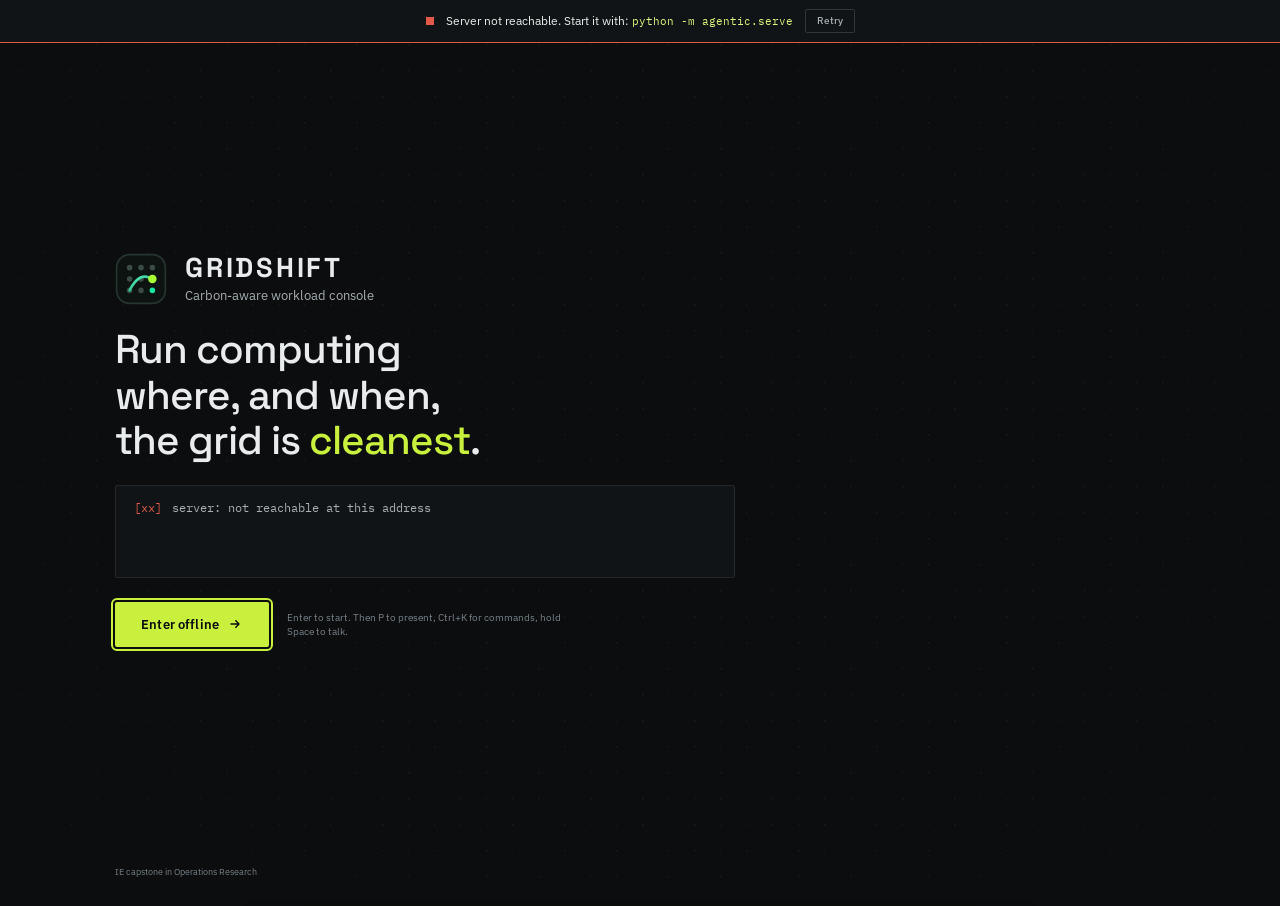
==== commit a1968483: "Redesign Gridshift as a grid control-room instrument panel Graphite surfaces, hairline rules, square" ====
--- a/agentic/web/index.html
+++ b/agentic/web/index.html
@@ -8,7 +8,7 @@
 <link rel="icon" href="assets/mark.svg" type="image/svg+xml">
 <link rel="preconnect" href="https://fonts.googleapis.com">
 <link rel="preconnect" href="https://fonts.gstatic.com" crossorigin>
-<link rel="stylesheet" href="https://fonts.googleapis.com/css2?family=IBM+Plex+Mono:wght@400;500;600&family=Inter:wght@400;500;600;700&family=Space+Grotesk:wght@400;500;600;700&display=swap">
+<link rel="stylesheet" href="https://fonts.googleapis.com/css2?family=IBM+Plex+Mono:wght@400;500;600&family=IBM+Plex+Sans:wght@400;500;600;700&family=Space+Grotesk:wght@500;600;700&display=swap">
 <link rel="stylesheet" href="css/app.css">
 </head>
 <body>
--- a/agentic/web/css/app.css
+++ b/agentic/web/css/app.css
@@ -1,18 +1,18 @@
 /* Gridshift console. Titan surfaces, FreshGuard signal colours. */
 
 :root {
-  --bg:#070b0a; --bg-2:#0a0f0d; --panel:#0d1311; --panel-2:#111815; --raised:#18211d;
-  --line:#1b2622; --line-2:#273531; --text:#f3f8f5; --text-dim:#a9bcb4; --text-mute:#7e9389;
-  --brand:#14e8a0; --brand-2:#5ff6c4; --brand-dim:#0d9d6c; --data:#43e5c0; --lime:#a8ff35;
-  --amber:#f5b73d; --red:#ff5c5c; --violet:#a98bff; --flat:#8a9a94;
-  --glow:0 0 22px -4px rgba(20,232,160,.55);
-  --glow-amber:0 0 22px -4px rgba(245,183,61,.6);
-  --r-card:16px; --r-pill:999px;
+  --bg:#0b0d0e; --bg-2:#0e1112; --panel:#111416; --panel-2:#15191b; --raised:#1b2023;
+  --line:#22282b; --line-2:#30373b; --text:#e9ecec; --text-dim:#a6afb3; --text-mute:#79838a;
+  --brand:#c8f03c; --brand-2:#dcf77a; --brand-dim:#8fae22; --data:#45a8c4; --lime:#c8f03c;
+  --amber:#e3b341; --red:#e05a47; --violet:#9a8fd8; --flat:#5d666b; --ts:#9aa6ad;
+  --glow:none;
+  --glow-amber:none;
+  --r-card:3px; --r-pill:3px;
   --f-display:"Space Grotesk",system-ui,sans-serif;
-  --f-ui:"Inter",system-ui,sans-serif;
+  --f-ui:"IBM Plex Sans",system-ui,sans-serif;
   --f-mono:"IBM Plex Mono",ui-monospace,monospace;
   --eout:cubic-bezier(.23,1,.32,1); --eio:cubic-bezier(.77,0,.175,1);
-  --elev:0 18px 40px -26px rgba(0,0,0,.95), inset 0 1px 0 rgba(255,255,255,.035);
+  --elev:none;
   --top-h:56px;
   --dock-h:60px;
 }
@@ -33,7 +33,7 @@
 code { font-family: var(--f-mono); font-size: .9em; color: var(--brand-2); }
 .mono, .num { font-family: var(--f-mono); font-variant-numeric: tabular-nums; }
 [hidden] { display: none !important; }
-::selection { background: rgba(168,255,53,.3); }
+::selection { background: rgba(200,240,60,.3); }
 ::-webkit-scrollbar { width: 8px; height: 8px; }
 ::-webkit-scrollbar-thumb { background: var(--line-2); border-radius: 6px; }
 ::-webkit-scrollbar-track { background: transparent; }
@@ -42,9 +42,9 @@
 /* ---------- ambient ---------- */
 .ambient { position: fixed; inset: 0; z-index: 0; pointer-events: none; overflow: hidden; }
 .aurora { position: absolute; border-radius: 50%; filter: blur(70px); opacity: .5; will-change: transform; }
-.a1 { width: 52vw; height: 46vh; left: -12vw; top: -18vh; background: radial-gradient(circle, rgba(20,232,160,.22), transparent 65%); animation: drift1 26s ease-in-out infinite alternate; }
-.a2 { width: 44vw; height: 40vh; right: -10vw; top: -8vh; background: radial-gradient(circle, rgba(67,229,192,.14), transparent 65%); animation: drift2 32s ease-in-out infinite alternate; }
-.a3 { width: 60vw; height: 50vh; left: 30vw; bottom: -30vh; background: radial-gradient(circle, rgba(168,255,53,.08), transparent 65%); animation: drift3 38s ease-in-out infinite alternate; }
+.a1 { width: 52vw; height: 46vh; left: -12vw; top: -18vh; background: radial-gradient(circle, rgba(200,240,60,.22), transparent 65%); animation: drift1 26s ease-in-out infinite alternate; }
+.a2 { width: 44vw; height: 40vh; right: -10vw; top: -8vh; background: radial-gradient(circle, rgba(69,168,196,.14), transparent 65%); animation: drift2 32s ease-in-out infinite alternate; }
+.a3 { width: 60vw; height: 50vh; left: 30vw; bottom: -30vh; background: radial-gradient(circle, rgba(200,240,60,.08), transparent 65%); animation: drift3 38s ease-in-out infinite alternate; }
 @keyframes drift1 { to { transform: translate(8vw, 6vh) scale(1.1); } }
 @keyframes drift2 { to { transform: translate(-6vw, 10vh) scale(.92); } }
 @keyframes drift3 { to { transform: translate(-12vw, -6vh) scale(1.08); } }
@@ -62,7 +62,7 @@
 /* ---------- buttons ---------- */
 .btn-primary {
   display: inline-flex; align-items: center; gap: 8px; border: 0; border-radius: var(--r-pill);
-  padding: 9px 18px; font-weight: 600; letter-spacing: .01em; color: #04110c;
+  padding: 9px 18px; font-weight: 600; letter-spacing: .01em; color: #0b0d0e;
   background: linear-gradient(150deg, var(--brand-2), var(--brand));
   box-shadow: var(--glow), inset 0 1px 0 rgba(255,255,255,.35);
   transition: transform .18s var(--eout), filter .18s var(--eout), opacity .3s;
@@ -86,7 +86,7 @@
 /* ---------- boot ---------- */
 .boot {
   position: fixed; inset: 0; z-index: 200; display: grid; place-items: center;
-  background: radial-gradient(70% 60% at 50% 40%, #0c1612 0%, var(--bg) 70%);
+  background: radial-gradient(70% 60% at 50% 40%, #0e1112 0%, var(--bg) 70%);
   transition: opacity .7s var(--eout), visibility .7s;
 }
 .boot.out { opacity: 0; visibility: hidden; }
@@ -94,17 +94,17 @@
 .boot-scan {
   position: absolute; left: 0; right: 0; top: 0; height: 2px; z-index: 2; pointer-events: none;
   background: linear-gradient(90deg, transparent, var(--lime) 45%, var(--data) 55%, transparent);
-  box-shadow: 0 0 22px rgba(168,255,53,.4); opacity: 0; animation: heroScan 5.5s ease-in-out infinite;
+  box-shadow: 0 0 22px rgba(200,240,60,.4); opacity: 0; animation: heroScan 5.5s ease-in-out infinite;
 }
 @keyframes heroScan { 0% { transform: translateY(-10px); opacity: 0; } 8% { opacity: .85; } 48% { transform: translateY(100vh); opacity: .85; } 54% { opacity: 0; } 100% { transform: translateY(-10px); opacity: 0; } }
 .boot-inner { position: relative; z-index: 3; width: min(620px, calc(100vw - 48px)); }
 .boot-brand { display: flex; align-items: center; gap: 18px; margin-bottom: 28px; animation: rise .9s var(--eout) both; }
-.boot-mark { width: 64px; height: 64px; filter: drop-shadow(0 0 18px rgba(20,232,160,.45)); }
+.boot-mark { width: 64px; height: 64px; filter: drop-shadow(0 0 18px rgba(200,240,60,.45)); }
 .boot-name { font-family: var(--f-display); font-weight: 700; font-size: 2.6rem; letter-spacing: .16em; line-height: 1; }
 .boot-tag { color: var(--text-dim); margin-top: 6px; font-size: 1rem; }
 .boot-lines {
   font-family: var(--f-mono); font-size: .92rem; color: var(--text-dim); min-height: 7.8em;
-  border: 1px solid var(--line); border-radius: 12px; background: rgba(13,19,17,.72); padding: 14px 18px;
+  border: 1px solid var(--line); border-radius: 12px; background: rgba(17,20,22,.72); padding: 14px 18px;
   backdrop-filter: blur(6px);
 }
 .boot-line { display: flex; gap: 10px; white-space: pre; }
@@ -131,14 +131,14 @@
 .app.on { opacity: 1; }
 .topbar {
   display: flex; align-items: center; gap: 16px; padding: 0 18px; border-bottom: 1px solid var(--line);
-  background: linear-gradient(180deg, rgba(13,19,17,.92), rgba(7,11,10,.7)); backdrop-filter: blur(10px); position: relative; z-index: 20;
+  background: linear-gradient(180deg, rgba(17,20,22,.92), rgba(11,13,14,.7)); backdrop-filter: blur(10px); position: relative; z-index: 20;
 }
 .brand { display: flex; align-items: center; gap: 11px; min-width: 0; flex: 1 1 0; }
 .glyph { width: 32px; height: 32px; flex: none; border-radius: 9px; background: var(--panel-2); border: 1px solid var(--line-2); }
 .glyph circle { transition: fill .5s; }
 .brand-name { font-family: var(--f-display); font-weight: 700; letter-spacing: .18em; font-size: .95rem; line-height: 1.1; }
 .brand-tag { font-family: var(--f-mono); font-size: .64rem; letter-spacing: .12em; text-transform: uppercase; color: var(--text-mute); white-space: nowrap; overflow: hidden; text-overflow: ellipsis; }
-.tabs { position: relative; display: flex; gap: 2px; padding: 3px; border: 1px solid var(--line-2); border-radius: var(--r-pill); background: rgba(13,19,17,.8); flex: none; }
+.tabs { position: relative; display: flex; gap: 2px; padding: 3px; border: 1px solid var(--line-2); border-radius: var(--r-pill); background: rgba(17,20,22,.8); flex: none; }
 .tab {
   position: relative; z-index: 1; border: 0; background: transparent; color: var(--text-mute);
   padding: 6px 13px; border-radius: var(--r-pill); font-weight: 500; font-size: .84rem; display: flex; align-items: center; gap: 7px;
@@ -160,11 +160,11 @@
 }
 .pill i { width: 7px; height: 7px; border-radius: 50%; background: currentColor; }
 .pill-live { color: var(--brand); border-color: color-mix(in srgb, var(--brand) 35%, var(--line-2)); background: color-mix(in srgb, var(--brand) 7%, transparent); }
-.pill-live i { box-shadow: 0 0 0 0 rgba(20,232,160,.6); animation: ping 1.8s var(--eout) infinite; }
+.pill-live i { box-shadow: 0 0 0 0 rgba(200,240,60,.6); animation: ping 1.8s var(--eout) infinite; }
 .pill-amber { color: var(--amber); border-color: color-mix(in srgb, var(--amber) 40%, var(--line-2)); background: color-mix(in srgb, var(--amber) 8%, transparent); }
 .pill-red { color: var(--red); border-color: color-mix(in srgb, var(--red) 40%, var(--line-2)); }
 .pill-mute { color: var(--text-mute); }
-@keyframes ping { 0% { box-shadow: 0 0 0 0 rgba(20,232,160,.55); } 100% { box-shadow: 0 0 0 9px rgba(20,232,160,0); } }
+@keyframes ping { 0% { box-shadow: 0 0 0 0 rgba(200,240,60,.55); } 100% { box-shadow: 0 0 0 9px rgba(200,240,60,0); } }
 .icon-btn {
   width: 32px; height: 32px; display: grid; place-items: center; border-radius: 9px; border: 1px solid var(--line-2);
   background: var(--panel-2); color: var(--text-dim); transition: color .15s, border-color .15s;
@@ -179,7 +179,7 @@
 .kbd-btn { display: flex; gap: 3px; align-items: center; background: transparent; border: 0; padding: 4px; }
 .btn-present {
   display: inline-flex; align-items: center; gap: 7px; border: 0; border-radius: var(--r-pill); padding: 8px 16px;
-  font-weight: 600; font-size: .86rem; color: #04110c; background: linear-gradient(150deg, var(--brand-2), var(--brand));
+  font-weight: 600; font-size: .86rem; color: #0b0d0e; background: linear-gradient(150deg, var(--brand-2), var(--brand));
   box-shadow: var(--glow), inset 0 1px 0 rgba(255,255,255,.35); transition: transform .15s var(--eout), filter .15s;
 }
 .btn-present:hover { filter: brightness(1.08); }
@@ -214,7 +214,7 @@
 .view.on .sowhat h2 { animation: rise .6s var(--eout) both; }
 
 .panel {
-  position: relative; background: linear-gradient(180deg, rgba(17,24,21,.9), rgba(13,19,17,.9)); border: 1px solid var(--line);
+  position: relative; background: linear-gradient(180deg, rgba(17,20,22,.9), rgba(17,20,22,.9)); border: 1px solid var(--line);
   border-radius: var(--r-card); box-shadow: var(--elev); min-width: 0;
 }
 .panel-h { display: flex; align-items: center; justify-content: space-between; gap: 10px; margin-bottom: 8px; }
@@ -233,13 +233,13 @@
 
 /* ---------- badges ---------- */
 .badge-ill {
-  display: inline-flex; gap: 7px; align-items: flex-start; font-size: .7rem; line-height: 1.35; color: #ffd98a;
+  display: inline-flex; gap: 7px; align-items: flex-start; font-size: .7rem; line-height: 1.35; color: #f0d48c;
   background: color-mix(in srgb, var(--amber) 9%, transparent); border: 1px solid color-mix(in srgb, var(--amber) 35%, transparent);
   border-radius: 8px; padding: 5px 8px;
 }
 .badge-ill b { font-family: var(--f-mono); letter-spacing: .1em; font-size: .64rem; color: var(--amber); white-space: nowrap; padding-top: 1px; }
 .badge-thesis {
-  display: inline-flex; gap: 7px; align-items: center; font-size: .7rem; color: #c9fbe7; border-radius: 8px; padding: 4px 8px;
+  display: inline-flex; gap: 7px; align-items: center; font-size: .7rem; color: #d6e2e6; border-radius: 8px; padding: 4px 8px;
   background: color-mix(in srgb, var(--brand) 8%, transparent); border: 1px solid color-mix(in srgb, var(--brand) 32%, transparent);
 }
 .badge-thesis b { font-family: var(--f-mono); letter-spacing: .1em; font-size: .64rem; color: var(--brand); }
@@ -247,7 +247,7 @@
 /* ---------- workflow strip ---------- */
 .strip { display: grid; grid-template-columns: repeat(5, 1fr); gap: 0; flex: none; position: relative; }
 .step {
-  position: relative; padding: 8px 12px 8px 12px; border: 1px solid var(--line); background: rgba(13,19,17,.85);
+  position: relative; padding: 8px 12px 8px 12px; border: 1px solid var(--line); background: rgba(17,20,22,.85);
   min-height: 62px; transition: border-color .4s, background .4s; overflow: hidden;
 }
 .step:first-child { border-radius: 12px 0 0 12px; }
@@ -261,13 +261,13 @@
 .step-t { font-weight: 600; font-size: .82rem; color: var(--text-mute); transition: color .4s; white-space: nowrap; }
 .step-l { margin-top: 4px; font-size: .72rem; color: var(--text-dim); line-height: 1.35; display: -webkit-box; -webkit-line-clamp: 2; -webkit-box-orient: vertical; overflow: hidden; min-height: 2.7em; }
 .step-fill { position: absolute; left: 0; bottom: 0; height: 2px; width: 0; background: linear-gradient(90deg, var(--brand), var(--lime)); transition: width .55s var(--eio); }
-.step.active { border-color: color-mix(in srgb, var(--brand) 30%, var(--line)); background: linear-gradient(180deg, rgba(20,232,160,.07), rgba(13,19,17,.85)); }
-.step.active .step-n { background: var(--brand); color: #04110c; border-color: var(--brand); box-shadow: var(--glow); }
+.step.active { border-color: color-mix(in srgb, var(--brand) 30%, var(--line)); background: linear-gradient(180deg, rgba(200,240,60,.07), rgba(17,20,22,.85)); }
+.step.active .step-n { background: var(--brand); color: #0b0d0e; border-color: var(--brand); box-shadow: var(--glow); }
 .step.active .step-t { color: var(--text); }
 .step.done .step-fill { width: 100%; }
 .step.busy .step-n { border-color: var(--brand); color: var(--brand); animation: spinRing 1s linear infinite; border-top-color: transparent; }
 @keyframes spinRing { to { transform: rotate(360deg); } }
-.step.pending { border-color: color-mix(in srgb, var(--amber) 45%, var(--line)); background: linear-gradient(180deg, rgba(245,183,61,.08), rgba(13,19,17,.85)); }
+.step.pending { border-color: color-mix(in srgb, var(--amber) 45%, var(--line)); background: linear-gradient(180deg, rgba(227,179,65,.08), rgba(17,20,22,.85)); }
 .step.pending .step-n { background: var(--amber); border-color: var(--amber); color: #1a1204; box-shadow: var(--glow-amber); }
 .step.ok-approved .step-n { background: var(--lime); border-color: var(--lime); color: #0b1503; }
 .step.muted .step-t { color: var(--text-mute); }
@@ -285,17 +285,17 @@
 .stage-controls { display: grid; gap: 7px; pointer-events: auto; }
 .chips { display: flex; flex-wrap: wrap; gap: 5px; }
 .chip {
-  border: 1px solid var(--line-2); background: rgba(13,19,17,.8); color: var(--text-dim); border-radius: var(--r-pill);
+  border: 1px solid var(--line-2); background: rgba(17,20,22,.8); color: var(--text-dim); border-radius: var(--r-pill);
   padding: 4px 11px; font-size: .76rem; font-weight: 500; backdrop-filter: blur(6px); transition: color .16s, background-color .16s, border-color .16s, box-shadow .2s, transform .12s var(--eout);
   display: inline-flex; align-items: center; gap: 6px;
 }
 .chip:active { transform: scale(.97); }
 .chip:hover { color: var(--text); border-color: color-mix(in srgb, var(--brand) 40%, var(--line-2)); }
-.chip.on { color: #04110c; background: var(--brand); border-color: var(--brand); box-shadow: var(--glow); }
+.chip.on { color: #0b0d0e; background: var(--brand); border-color: var(--brand); box-shadow: var(--glow); }
 .chip .tag { font-family: var(--f-mono); font-size: .58rem; letter-spacing: .08em; opacity: .75; }
 .ctl-row { display: flex; gap: 8px; flex-wrap: wrap; }
 .ctl {
-  display: inline-flex; align-items: center; gap: 8px; background: rgba(13,19,17,.8); border: 1px solid var(--line-2);
+  display: inline-flex; align-items: center; gap: 8px; background: rgba(17,20,22,.8); border: 1px solid var(--line-2);
   border-radius: 10px; padding: 3px 9px; backdrop-filter: blur(6px);
 }
 .ctl-lab { font-family: var(--f-mono); font-size: .6rem; letter-spacing: .12em; text-transform: uppercase; color: var(--text-mute); }
@@ -303,29 +303,29 @@
 .date-in { background: transparent; border: 0; color: var(--text); font-family: var(--f-mono); font-size: .8rem; color-scheme: dark; padding: 2px 0; }
 input[type="range"] { -webkit-appearance: none; appearance: none; width: 110px; height: 18px; background: transparent; }
 input[type="range"]::-webkit-slider-runnable-track { height: 4px; border-radius: 4px; background: linear-gradient(90deg, var(--lime) var(--p, 60%), var(--line-2) var(--p, 60%)); }
-input[type="range"]::-webkit-slider-thumb { -webkit-appearance: none; width: 14px; height: 14px; margin-top: -5px; border-radius: 50%; background: var(--text); box-shadow: 0 0 0 3px rgba(168,255,53,.25); }
+input[type="range"]::-webkit-slider-thumb { -webkit-appearance: none; width: 14px; height: 14px; margin-top: -5px; border-radius: 50%; background: var(--text); box-shadow: 0 0 0 3px rgba(200,240,60,.25); }
 input[type="range"]::-moz-range-track { height: 4px; border-radius: 4px; background: var(--line-2); }
 input[type="range"]::-moz-range-progress { height: 4px; border-radius: 4px; background: var(--lime); }
 input[type="range"]::-moz-range-thumb { width: 14px; height: 14px; border: 0; border-radius: 50%; background: var(--text); }
 .hour-read { text-align: right; pointer-events: none; }
-.hour-big { font-size: 1.9rem; font-weight: 500; line-height: 1; letter-spacing: -.02em; color: var(--text); text-shadow: 0 0 24px rgba(20,232,160,.25); }
+.hour-big { font-size: 1.9rem; font-weight: 500; line-height: 1; letter-spacing: -.02em; color: var(--text); text-shadow: 0 0 24px rgba(200,240,60,.25); }
 .hour-sub { font-family: var(--f-mono); font-size: .62rem; letter-spacing: .14em; text-transform: uppercase; color: var(--text-mute); margin-top: 4px; }
 .stage-bottom { position: absolute; left: 12px; right: 12px; bottom: 10px; display: flex; justify-content: space-between; align-items: flex-end; gap: 14px; pointer-events: none; }
 .legend { display: grid; gap: 4px; font-family: var(--f-mono); font-size: .6rem; color: var(--text-mute); }
-.legend-bar { width: 150px; height: 6px; border-radius: 4px; background: linear-gradient(90deg, #14e8a0 0%, #43e5c0 25%, #f5b73d 56%, #ff5c5c 87%, #ff5c5c 100%); }
+.legend-bar { width: 150px; height: 6px; border-radius: 4px; background: linear-gradient(90deg, #c8f03c 0%, #45a8c4 25%, #e3b341 56%, #e05a47 87%, #e05a47 100%); }
 .legend-ticks { display: flex; justify-content: space-between; width: 150px; }
 .legend-t { letter-spacing: .1em; text-transform: uppercase; }
 .flows-note { max-width: 46%; font-size: .66rem; color: var(--text-mute); text-align: right; line-height: 1.35; }
 .flows-note b { color: var(--data); font-weight: 600; }
 .stage-msg {
   position: absolute; left: 50%; top: 54%; transform: translate(-50%, -50%); max-width: 80%; text-align: center;
-  background: rgba(13,19,17,.88); border: 1px solid var(--line-2); border-radius: 12px; padding: 12px 16px; font-size: .88rem; color: var(--text-dim);
+  background: rgba(17,20,22,.88); border: 1px solid var(--line-2); border-radius: 12px; padding: 12px 16px; font-size: .88rem; color: var(--text-dim);
   backdrop-filter: blur(6px);
 }
 .stage-msg.amber { border-color: color-mix(in srgb, var(--amber) 40%, var(--line-2)); }
 .stage.focus-pulse::after {
   content: ""; position: absolute; inset: 0; border-radius: inherit; pointer-events: none;
-  box-shadow: inset 0 0 0 1px var(--brand), inset 0 0 60px -10px rgba(20,232,160,.35); animation: fadeOut 1.6s var(--eout) forwards;
+  box-shadow: inset 0 0 0 1px var(--brand), inset 0 0 60px -10px rgba(200,240,60,.35); animation: fadeOut 1.6s var(--eout) forwards;
 }
 @keyframes fadeOut { from { opacity: 1; } to { opacity: 0; } }
 
@@ -345,7 +345,7 @@
 .scrub-cols { display: grid; grid-template-columns: repeat(24, 1fr); gap: 3px; align-items: end; height: 52px; }
 .scol { display: flex; flex-direction: column-reverse; height: 100%; border-radius: 3px; overflow: hidden; background: rgba(255,255,255,.02); transition: background .25s, opacity .3s; opacity: .55; }
 .scol.past { opacity: .95; }
-.scol.cur { opacity: 1; background: rgba(20,232,160,.08); box-shadow: 0 0 0 1px rgba(20,232,160,.35); }
+.scol.cur { opacity: 1; background: rgba(200,240,60,.08); box-shadow: 0 0 0 1px rgba(200,240,60,.35); }
 .sseg { width: 100%; flex: none; transition: height .5s var(--eout), background-color .4s; }
 .scrub-axis { display: grid; grid-template-columns: repeat(24, 1fr); gap: 3px; font-family: var(--f-mono); font-size: .56rem; color: var(--text-mute); }
 .scrub-axis span { text-align: center; }
@@ -356,7 +356,7 @@
 /* KPIs */
 .kpis { padding: 12px 14px; display: grid; gap: 10px; }
 .kpi-top { display: flex; align-items: flex-end; justify-content: space-between; gap: 10px; }
-.kpi-big { font-family: var(--f-display); font-weight: 600; font-size: 3rem; line-height: .95; color: var(--lime); letter-spacing: -.03em; font-variant-numeric: tabular-nums; text-shadow: 0 0 34px rgba(168,255,53,.25); }
+.kpi-big { font-family: var(--f-display); font-weight: 600; font-size: 3rem; line-height: .95; color: var(--lime); letter-spacing: -.03em; font-variant-numeric: tabular-nums; text-shadow: 0 0 34px rgba(200,240,60,.25); }
 .kpi-big small { font-size: .5em; margin-left: 2px; }
 .kpi-big.dash { color: var(--text-mute); text-shadow: none; }
 .kpi-cap { font-size: .78rem; color: var(--text-dim); line-height: 1.3; }
@@ -373,13 +373,13 @@
 .race-v { font-family: var(--f-mono); font-variant-numeric: tabular-nums; text-align: right; color: var(--text); font-size: .76rem; }
 .race-row.flat .race-bar, .race-row.flat i { background: var(--flat); }
 .race-row.ts .race-bar, .race-row.ts i { background: var(--data); }
-.race-row.mig .race-bar, .race-row.mig i { background: var(--lime); box-shadow: 0 0 12px rgba(168,255,53,.5); }
+.race-row.mig .race-bar, .race-row.mig i { background: var(--lime); box-shadow: 0 0 12px rgba(200,240,60,.5); }
 .race-foot { display: flex; justify-content: space-between; font-family: var(--f-mono); font-size: .6rem; color: var(--text-mute); letter-spacing: .08em; text-transform: uppercase; }
 .kpi-mid { display: grid; grid-template-columns: auto 1fr; gap: 12px; align-items: center; padding-top: 8px; border-top: 1px solid var(--line); }
 .ring { width: 66px; height: 66px; position: relative; }
 .ring svg { width: 100%; height: 100%; transform: rotate(-90deg); }
 .ring .rbg { stroke: var(--line-2); }
-.ring .rfg { stroke: var(--lime); transition: stroke-dashoffset 1.1s var(--eout); filter: drop-shadow(0 0 4px rgba(168,255,53,.6)); }
+.ring .rfg { stroke: var(--lime); transition: stroke-dashoffset 1.1s var(--eout); filter: drop-shadow(0 0 4px rgba(200,240,60,.6)); }
 .ring-c { position: absolute; inset: 0; display: grid; place-items: center; text-align: center; font-family: var(--f-mono); font-size: .78rem; line-height: 1.05; }
 .ring-c small { display: block; font-size: .56rem; color: var(--text-mute); }
 .explain { font-size: .76rem; color: var(--text-dim); line-height: 1.4; }
@@ -391,23 +391,23 @@
 .gate { padding: 12px 14px; border-color: color-mix(in srgb, var(--amber) 50%, var(--line)); animation: gatePulse 2s ease-in-out infinite; overflow: hidden; }
 .gate.slam { animation: slam .55s var(--eout) both, gatePulse 2s ease-in-out .55s infinite; }
 @keyframes slam { 0% { transform: translateY(-14px) scale(1.04); opacity: 0; } 60% { transform: translateY(2px) scale(.99); opacity: 1; } 100% { transform: none; } }
-@keyframes gatePulse { 0%, 100% { box-shadow: 0 0 0 0 rgba(245,183,61,0), var(--elev); } 50% { box-shadow: 0 0 0 4px rgba(245,183,61,.12), 0 0 26px -6px rgba(245,183,61,.5); } }
+@keyframes gatePulse { 0%, 100% { box-shadow: 0 0 0 0 rgba(227,179,65,0), var(--elev); } 50% { box-shadow: 0 0 0 4px rgba(227,179,65,.12), 0 0 26px -6px rgba(227,179,65,.5); } }
 .gate.decided { animation: none; border-color: var(--line); }
 .gate-h { display: flex; align-items: center; gap: 8px; margin-bottom: 6px; }
 .gate-ic { width: 26px; height: 26px; border-radius: 8px; display: grid; place-items: center; background: color-mix(in srgb, var(--amber) 16%, transparent); color: var(--amber); flex: none; }
 .gate-t { font-weight: 600; font-size: .9rem; }
 .gate-s { font-size: .74rem; color: var(--text-dim); line-height: 1.4; }
 .gate-btns { display: flex; gap: 8px; margin-top: 10px; }
-.btn-approve { flex: 1; justify-content: center; border: 0; border-radius: 10px; padding: 8px 12px; font-weight: 600; color: #04110c; background: linear-gradient(150deg, var(--brand-2), var(--brand)); box-shadow: var(--glow); transition: transform .12s var(--eout), filter .15s; display: inline-flex; }
+.btn-approve { flex: 1; justify-content: center; border: 0; border-radius: 10px; padding: 8px 12px; font-weight: 600; color: #0b0d0e; background: linear-gradient(150deg, var(--brand-2), var(--brand)); box-shadow: var(--glow); transition: transform .12s var(--eout), filter .15s; display: inline-flex; }
 .btn-approve:hover:not(:disabled) { filter: brightness(1.08); }
 .btn-approve:active:not(:disabled), .btn-approve.pressed { transform: scale(.95); }
 .btn-reject { flex: none; justify-content: center; border-radius: 10px; }
 .gate-btns button:disabled { opacity: .45; cursor: default; }
 .stamp {
   position: absolute; right: 12px; top: 50%; transform: translateY(-50%) rotate(-8deg); font-family: var(--f-mono); font-weight: 600; font-size: .8rem; letter-spacing: .12em;
-  padding: 6px 10px; border: 2px solid currentColor; border-radius: 8px; animation: stamp .45s var(--eout) both; pointer-events: none; background: rgba(7,11,10,.85);
-}
-.stamp.ok { color: var(--brand); box-shadow: 0 0 22px -4px rgba(20,232,160,.6); }
+  padding: 6px 10px; border: 2px solid currentColor; border-radius: 8px; animation: stamp .45s var(--eout) both; pointer-events: none; background: rgba(11,13,14,.85);
+}
+.stamp.ok { color: var(--brand); box-shadow: 0 0 22px -4px rgba(200,240,60,.6); }
 .stamp.no { color: var(--text-mute); }
 @keyframes stamp { 0% { transform: translateY(-50%) rotate(-8deg) scale(2.2); opacity: 0; } 70% { transform: translateY(-50%) rotate(-8deg) scale(.94); opacity: 1; } 100% { transform: translateY(-50%) rotate(-8deg) scale(1); } }
 .gate-exec { margin-top: 8px; font-size: .72rem; color: var(--brand-2); font-family: var(--f-mono); }
@@ -417,7 +417,7 @@
 .audit-list { display: grid; gap: 4px; max-height: 116px; overflow-y: auto; }
 .audit-row { display: grid; grid-template-columns: auto 1fr auto; gap: 8px; align-items: center; font-size: .72rem; padding: 5px 8px; border-radius: 8px; background: rgba(255,255,255,.025); animation: rise .4s var(--eout) both; }
 .audit-row .d { font-family: var(--f-mono); font-size: .62rem; letter-spacing: .08em; padding: 2px 6px; border-radius: 5px; }
-.audit-row .d.approve { color: var(--brand); background: rgba(20,232,160,.1); }
+.audit-row .d.approve { color: var(--brand); background: rgba(200,240,60,.1); }
 .audit-row .d.reject { color: var(--text-mute); background: rgba(255,255,255,.05); }
 .audit-row .m { color: var(--text-dim); white-space: nowrap; overflow: hidden; text-overflow: ellipsis; }
 .audit-row .x { font-family: var(--f-mono); font-size: .62rem; color: var(--text-mute); }
@@ -428,7 +428,7 @@
 .sweep svg { width: 100%; height: 108px; display: block; overflow: visible; }
 .sweep .axis { stroke: var(--line-2); }
 .sweep .grid-l { stroke: rgba(255,255,255,.04); }
-.sweep .curve { fill: none; stroke: var(--lime); stroke-width: 2; filter: drop-shadow(0 0 6px rgba(168,255,53,.5)); }
+.sweep .curve { fill: none; stroke: var(--lime); stroke-width: 2; filter: drop-shadow(0 0 6px rgba(200,240,60,.5)); }
 .sweep .area { fill: url(#sweepGrad); }
 .sweep .pt { fill: var(--panel); stroke: var(--lime); stroke-width: 1.5; cursor: pointer; transition: r .2s; }
 .sweep .pt.on { fill: var(--lime); }
@@ -448,7 +448,7 @@
 .kg-edge.inf.drawn { opacity: .55; }
 .kg-edge.inf.dashed { stroke-dasharray: 3 4; animation: march 1.6s linear infinite; }
 @keyframes march { to { stroke-dashoffset: -14; } }
-.kg-edge.hot { stroke: var(--lime) !important; opacity: 1 !important; stroke-width: 2; filter: drop-shadow(0 0 4px rgba(168,255,53,.7)); }
+.kg-edge.hot { stroke: var(--lime) !important; opacity: 1 !important; stroke-width: 2; filter: drop-shadow(0 0 4px rgba(200,240,60,.7)); }
 .kg-edge.inf.hot { stroke: var(--violet) !important; filter: drop-shadow(0 0 5px rgba(169,139,255,.9)); }
 .kgraph.focused .kg-edge:not(.hot) { opacity: .08; }
 .kgraph.focused .kg-node:not(.hot) { opacity: .35; }
@@ -458,13 +458,13 @@
 .kg-node:hover text, .kg-node.hot text, .kg-node.sel text { fill: var(--text); }
 .kg-node.sel circle { filter: drop-shadow(0 0 7px currentColor); }
 .kg-node rect { stroke-width: 1; }
-.kg-node.k-job circle { fill: #0b2a1f; stroke: var(--brand); color: var(--brand); }
-.kg-node.k-datacenter circle { fill: #0c2523; stroke: var(--data); color: var(--data); }
-.kg-node.k-portfolio circle { fill: #1f220c; stroke: var(--lime); color: var(--lime); }
-.kg-node.k-region circle { fill: #142019; stroke: #7fb8a2; color: #7fb8a2; }
+.kg-node.k-job circle { fill: #1a2008; stroke: var(--brand); color: var(--brand); }
+.kg-node.k-datacenter circle { fill: #0f2128; stroke: var(--data); color: var(--data); }
+.kg-node.k-portfolio circle { fill: #1a2008; stroke: var(--lime); color: var(--lime); }
+.kg-node.k-region circle { fill: #161b1d; stroke: #9aa6ad; color: #9aa6ad; }
 .kg-node.k-metric circle { fill: #241c0a; stroke: var(--amber); color: var(--amber); }
-.kg-node.k-class rect { fill: #17142a; stroke: color-mix(in srgb, var(--violet) 60%, var(--line-2)); }
-.kg-node.k-class text { font-family: var(--f-mono); font-size: 10px; fill: #cfc3ff; }
+.kg-node.k-class rect { fill: #18172a; stroke: color-mix(in srgb, var(--violet) 60%, var(--line-2)); }
+.kg-node.k-class text { font-family: var(--f-mono); font-size: 10px; fill: #c9c2ee; }
 .kside { padding: 14px; display: flex; flex-direction: column; gap: 12px; overflow-y: auto; }
 .kcounts { display: grid; grid-template-columns: 1fr 1fr; gap: 8px; }
 .kc { background: rgba(255,255,255,.025); border: 1px solid var(--line); border-radius: 10px; padding: 8px 10px; }
@@ -485,7 +485,7 @@
 .kfact.inf .r { color: var(--violet); }
 .ksel-h { font-family: var(--f-display); font-size: 1rem; font-weight: 600; }
 .ksel-k { font-family: var(--f-mono); font-size: .62rem; letter-spacing: .12em; text-transform: uppercase; color: var(--text-mute); }
-.kwhy { font-size: .74rem; color: var(--text-dim); display: grid; gap: 4px; padding: 8px 10px; border-radius: 10px; border: 1px solid color-mix(in srgb, var(--brand) 25%, var(--line)); background: rgba(20,232,160,.04); }
+.kwhy { font-size: .74rem; color: var(--text-dim); display: grid; gap: 4px; padding: 8px 10px; border-radius: 10px; border: 1px solid color-mix(in srgb, var(--brand) 25%, var(--line)); background: rgba(200,240,60,.04); }
 .khint { font-size: .72rem; color: var(--text-mute); }
 
 /* ---------- evidence ---------- */
@@ -503,9 +503,9 @@
 .rq-q { font-weight: 600; font-size: .9rem; }
 .rq-t { font-size: .78rem; color: var(--text-dim); line-height: 1.45; }
 .verdict { font-family: var(--f-mono); font-size: .6rem; letter-spacing: .12em; text-transform: uppercase; padding: 3px 7px; border-radius: 6px; }
-.verdict.pays { color: var(--lime); background: rgba(168,255,53,.1); }
+.verdict.pays { color: var(--lime); background: rgba(200,240,60,.1); }
 .verdict.marginal { color: var(--text-dim); background: rgba(255,255,255,.06); }
-.verdict.conditional { color: var(--amber); background: rgba(245,183,61,.1); }
+.verdict.conditional { color: var(--amber); background: rgba(227,179,65,.1); }
 .ev-row { display: grid; grid-template-columns: 1.15fr 1fr; gap: 12px; min-height: 0; }
 .ladder { padding: 14px 16px; display: grid; gap: 10px; align-content: start; }
 .lad-h { display: flex; align-items: baseline; justify-content: space-between; gap: 10px; }
@@ -518,11 +518,11 @@
 .lad-top b { font-weight: 600; }
 .lad-track { height: 22px; border-radius: 7px; background: rgba(255,255,255,.03); overflow: hidden; position: relative; }
 .lad-bar { position: absolute; inset: 0 auto 0 0; width: 0; border-radius: 7px; display: flex; align-items: center; padding: 0 9px; font-family: var(--f-mono); font-size: .68rem; white-space: nowrap; transition: width 1.2s var(--eout); color: #071009; }
-.lad-row.pays .lad-bar { background: linear-gradient(90deg, rgba(168,255,53,.55), var(--lime)); }
+.lad-row.pays .lad-bar { background: linear-gradient(90deg, rgba(200,240,60,.55), var(--lime)); }
 .lad-row.marginal .lad-bar { background: linear-gradient(90deg, rgba(138,154,148,.35), rgba(138,154,148,.6)); color: var(--text); }
-.lad-row.conditional .lad-bar { background: repeating-linear-gradient(135deg, rgba(245,183,61,.45) 0 8px, rgba(245,183,61,.25) 8px 16px); color: #fff3d6; }
-.lad-rec { font-size: .84rem; color: var(--text); line-height: 1.5; padding: 10px 12px 10px 38px; position: relative; border: 1px solid rgba(168,255,53,.28); background: rgba(168,255,53,.06); border-radius: 12px; text-wrap: pretty; }
-.lad-rec::before { content: ""; position: absolute; left: 13px; top: 14px; width: 14px; height: 14px; border-radius: 50%; background: radial-gradient(circle, var(--lime) 35%, rgba(168,255,53,.25) 36%); box-shadow: 0 0 12px rgba(168,255,53,.6); }
+.lad-row.conditional .lad-bar { background: repeating-linear-gradient(135deg, rgba(227,179,65,.45) 0 8px, rgba(227,179,65,.25) 8px 16px); color: #fff3d6; }
+.lad-rec { font-size: .84rem; color: var(--text); line-height: 1.5; padding: 10px 12px 10px 38px; position: relative; border: 1px solid rgba(200,240,60,.28); background: rgba(200,240,60,.06); border-radius: 12px; text-wrap: pretty; }
+.lad-rec::before { content: ""; position: absolute; left: 13px; top: 14px; width: 14px; height: 14px; border-radius: 50%; background: radial-gradient(circle, var(--lime) 35%, rgba(200,240,60,.25) 36%); box-shadow: 0 0 12px rgba(200,240,60,.6); }
 .lad-axis { display: flex; justify-content: space-between; font-family: var(--f-mono); font-size: .58rem; color: var(--text-mute); letter-spacing: .08em; text-transform: uppercase; padding-left: 2.2rem; }
 .rq3 { padding: 14px 16px; display: grid; gap: 8px; align-content: start; }
 .rq3 svg { width: 100%; height: auto; display: block; overflow: visible; }
@@ -539,7 +539,7 @@
 .drift-sum { font-size: .9rem; color: var(--text); max-width: 60ch; line-height: 1.45; }
 .drift-sum b { color: var(--amber); }
 .drift-legend { display: flex; align-items: center; gap: 12px; font-size: .68rem; color: var(--text-mute); font-family: var(--f-mono); flex-wrap: wrap; }
-.dl-bar { width: 140px; height: 8px; border-radius: 4px; position: relative; background: linear-gradient(90deg, #0d9d6c 0%, #43e5c0 33%, #f5b73d 66%, #ff5c5c 100%); }
+.dl-bar { width: 140px; height: 8px; border-radius: 4px; position: relative; background: linear-gradient(90deg, #345c6e 0%, #45a8c4 33%, #e3b341 66%, #e05a47 100%); }
 .dl-bar::after { content: ""; position: absolute; left: 100%; top: -4px; bottom: -4px; width: 2px; background: var(--red); }
 .dl-hatch { width: 16px; height: 10px; border-radius: 3px; background: repeating-linear-gradient(135deg, rgba(255,255,255,.18) 0 2px, transparent 2px 5px); border: 1px solid var(--line-2); }
 .dl-ring { width: 14px; height: 14px; border-radius: 4px; box-shadow: 0 0 0 2px var(--amber); }
@@ -556,11 +556,11 @@
   display: grid; place-items: center; opacity: 0; transform: scale(.92); transition: opacity .3s var(--eout), transform .3s var(--eout);
 }
 .dcell.in { opacity: 1; transform: none; }
-.dcell.base::after { content: ""; position: absolute; inset: 0; border-radius: inherit; background: repeating-linear-gradient(135deg, rgba(7,11,10,.55) 0 2px, transparent 2px 5px); }
-.dcell.alert { box-shadow: 0 0 0 2px var(--red), 0 0 14px rgba(255,92,92,.6); color: #fff; }
+.dcell.base::after { content: ""; position: absolute; inset: 0; border-radius: inherit; background: repeating-linear-gradient(135deg, rgba(11,13,14,.55) 0 2px, transparent 2px 5px); }
+.dcell.alert { box-shadow: 0 0 0 2px var(--red), 0 0 14px rgba(224,90,71,.6); color: #fff; }
 .dcell.closest { z-index: 2; }
 .dcell.closest::before { content: ""; position: absolute; inset: -4px; border-radius: 7px; border: 2px solid var(--amber); animation: ringPulse 1.6s ease-in-out infinite; }
-@keyframes ringPulse { 0%, 100% { box-shadow: 0 0 0 0 rgba(245,183,61,.55); } 50% { box-shadow: 0 0 0 6px rgba(245,183,61,0); } }
+@keyframes ringPulse { 0%, 100% { box-shadow: 0 0 0 0 rgba(227,179,65,.55); } 50% { box-shadow: 0 0 0 6px rgba(227,179,65,0); } }
 .drift-foot { font-size: .72rem; color: var(--text-mute); }
 
 /* ---------- interfaces ---------- */
@@ -569,9 +569,9 @@
 .a2a { padding: 14px 16px; display: grid; grid-template-rows: auto minmax(0, 1fr) auto auto; gap: 10px; min-height: 0; }
 .json {
   font-family: var(--f-mono); font-size: .7rem; line-height: 1.5; white-space: pre-wrap; word-break: break-word; color: var(--text-dim);
-  background: rgba(7,11,10,.6); border: 1px solid var(--line); border-radius: 10px; padding: 10px 12px; overflow: auto; min-height: 0;
-}
-.json .k { color: var(--data); } .json .s { color: #d7f5a8; } .json .n { color: var(--amber); } .json .b { color: var(--violet); }
+  background: rgba(11,13,14,.6); border: 1px solid var(--line); border-radius: 10px; padding: 10px 12px; overflow: auto; min-height: 0;
+}
+.json .k { color: var(--data); } .json .s { color: #d9e8a8; } .json .n { color: var(--amber); } .json .b { color: var(--violet); }
 .a2a-con { display: grid; gap: 8px; }
 .a2a-form { display: flex; gap: 8px; }
 .a2a-form input { flex: 1; min-width: 0; background: var(--panel-2); border: 1px solid var(--line-2); border-radius: 10px; padding: 7px 10px; font-size: .82rem; }
@@ -591,8 +591,8 @@
 .mcp-item .nm { font-family: var(--f-mono); color: var(--text); font-size: .72rem; }
 .mcp-item .ds { color: var(--text-mute); font-size: .7rem; display: -webkit-box; -webkit-line-clamp: 1; -webkit-box-orient: vertical; overflow: hidden; }
 .mcp-item .ic { color: var(--data); font-family: var(--f-mono); font-size: .7rem; }
-.ro { font-family: var(--f-mono); font-size: .56rem; letter-spacing: .1em; padding: 2px 6px; border-radius: 5px; color: var(--brand); background: rgba(20,232,160,.1); white-space: nowrap; }
-.ro.w { color: var(--amber); background: rgba(245,183,61,.1); }
+.ro { font-family: var(--f-mono); font-size: .56rem; letter-spacing: .1em; padding: 2px 6px; border-radius: 5px; color: var(--brand); background: rgba(200,240,60,.1); white-space: nowrap; }
+.ro.w { color: var(--amber); background: rgba(227,179,65,.1); }
 .mcp-sub { font-family: var(--f-mono); font-size: .6rem; letter-spacing: .12em; text-transform: uppercase; color: var(--text-mute); margin-top: 4px; }
 .evals { padding: 14px 16px; display: grid; grid-template-rows: auto auto 1fr; gap: 8px; min-height: 0; }
 .ev-acc { display: grid; grid-template-columns: 1fr 1fr; gap: 10px; }
@@ -605,8 +605,8 @@
 .ev-r { display: grid; grid-template-columns: 1fr auto auto; gap: 8px; font-size: .72rem; padding: 4px 8px; border-radius: 7px; background: rgba(255,255,255,.02); align-items: center; animation: rise .3s var(--eout) both; }
 .ev-r .q { color: var(--text-dim); white-space: nowrap; overflow: hidden; text-overflow: ellipsis; }
 .tickm { font-family: var(--f-mono); font-size: .6rem; padding: 1px 6px; border-radius: 5px; letter-spacing: .06em; }
-.tickm.y { color: var(--brand); background: rgba(20,232,160,.1); }
-.tickm.n { color: var(--red); background: rgba(255,92,92,.1); }
+.tickm.y { color: var(--brand); background: rgba(200,240,60,.1); }
+.tickm.n { color: var(--red); background: rgba(224,90,71,.1); }
 
 /* ---------- captions ---------- */
 .captions {
@@ -615,7 +615,7 @@
   font-family: var(--f-display); font-size: 1.2rem; font-weight: 500; line-height: 1.4; letter-spacing: -.005em;
 }
 .captions .cap-in {
-  display: inline; padding: 4px 10px; border-radius: 8px; background: rgba(7,11,10,.82); box-decoration-break: clone; -webkit-box-decoration-break: clone;
+  display: inline; padding: 4px 10px; border-radius: 8px; background: rgba(11,13,14,.82); box-decoration-break: clone; -webkit-box-decoration-break: clone;
   box-shadow: 0 0 0 1px var(--line);
 }
 .captions .w { color: var(--text); transition: color .25s, opacity .25s; }
@@ -630,11 +630,11 @@
 .dock > * { pointer-events: auto; }
 .dock-bar {
   height: var(--dock-h); display: flex; align-items: center; gap: 10px; padding: 0 8px 0 4px; border-radius: 22px;
-  background: rgba(13,19,17,.9); border: 1px solid var(--line-2); backdrop-filter: blur(14px);
+  background: rgba(17,20,22,.9); border: 1px solid var(--line-2); backdrop-filter: blur(14px);
   box-shadow: 0 24px 50px -20px rgba(0,0,0,.9), inset 0 1px 0 rgba(255,255,255,.05);
   transition: border-color .3s, box-shadow .3s;
 }
-.dock.listening .dock-bar { border-color: color-mix(in srgb, var(--brand) 60%, var(--line-2)); box-shadow: 0 0 0 4px rgba(20,232,160,.1), 0 24px 50px -20px rgba(0,0,0,.9); }
+.dock.listening .dock-bar { border-color: color-mix(in srgb, var(--brand) 60%, var(--line-2)); box-shadow: 0 0 0 4px rgba(200,240,60,.1), 0 24px 50px -20px rgba(0,0,0,.9); }
 .orb { width: 52px; height: 52px; flex: none; }
 .dock-mid { flex: 1; min-width: 0; display: grid; }
 .dock-transcript { font-size: .68rem; color: var(--text-mute); white-space: nowrap; overflow: hidden; text-overflow: ellipsis; min-height: 1em; font-family: var(--f-mono); letter-spacing: .02em; }
@@ -645,13 +645,13 @@
 .mic-btn:active, .send-btn:active, .icon-btn:active, .sugg:active, .tab:active { transform: scale(.96); }
 .mic-btn svg, .send-btn svg { width: 18px; height: 18px; }
 .mic-btn:hover, .send-btn:hover { color: var(--text); border-color: color-mix(in srgb, var(--brand) 45%, var(--line-2)); }
-.dock.listening .mic-btn { background: var(--brand); color: #04110c; border-color: var(--brand); box-shadow: var(--glow); }
+.dock.listening .mic-btn { background: var(--brand); color: #0b0d0e; border-color: var(--brand); box-shadow: var(--glow); }
 .dock-chips { display: flex; flex-wrap: wrap; gap: 6px; justify-content: center; opacity: 0; transform: translateY(6px); transition: opacity .25s var(--eout), transform .25s var(--eout); pointer-events: none; }
 .dock.chips-on .dock-chips { opacity: 1; transform: none; pointer-events: auto; }
-.sugg { border: 1px solid var(--line-2); background: rgba(13,19,17,.92); color: var(--text-dim); border-radius: var(--r-pill); padding: 5px 12px; font-size: .76rem; backdrop-filter: blur(8px); transition: color .16s, border-color .16s, transform .16s var(--eout); }
+.sugg { border: 1px solid var(--line-2); background: rgba(17,20,22,.92); color: var(--text-dim); border-radius: var(--r-pill); padding: 5px 12px; font-size: .76rem; backdrop-filter: blur(8px); transition: color .16s, border-color .16s, transform .16s var(--eout); }
 .sugg:hover { color: var(--text); border-color: var(--brand); transform: translateY(-1px); }
 .dock-reply {
-  background: rgba(13,19,17,.94); border: 1px solid var(--line-2); border-radius: 14px; padding: 10px 34px 10px 14px; font-size: .8rem; color: var(--text-dim);
+  background: rgba(17,20,22,.94); border: 1px solid var(--line-2); border-radius: 14px; padding: 10px 34px 10px 14px; font-size: .8rem; color: var(--text-dim);
   line-height: 1.45; max-height: 30vh; overflow-y: auto; position: relative; animation: rise .35s var(--eout) both; backdrop-filter: blur(10px);
 }
 .dock-reply .rx { position: absolute; top: 6px; right: 6px; width: 22px; height: 22px; border-radius: 6px; border: 0; background: transparent; color: var(--text-mute); }
@@ -662,8 +662,8 @@
 /* ---------- lens ---------- */
 .lens {
   position: fixed; right: 20px; top: calc(var(--top-h) + 14px); z-index: 110; width: min(440px, calc(100vw - 40px));
-  background: rgba(13,19,17,.96); border: 1px solid color-mix(in srgb, var(--data) 35%, var(--line-2)); border-radius: var(--r-card);
-  padding: 14px 16px; box-shadow: 0 30px 70px -20px rgba(0,0,0,.9), 0 0 40px -16px rgba(67,229,192,.35); backdrop-filter: blur(12px);
+  background: rgba(17,20,22,.96); border: 1px solid color-mix(in srgb, var(--data) 35%, var(--line-2)); border-radius: var(--r-card);
+  padding: 14px 16px; box-shadow: 0 30px 70px -20px rgba(0,0,0,.9), 0 0 40px -16px rgba(69,168,196,.35); backdrop-filter: blur(12px);
   animation: lensIn .45s var(--eout) both;
 }
 @keyframes lensIn { from { opacity: 0; transform: translateY(-8px) scale(.98); } to { opacity: 1; transform: none; } }
@@ -681,7 +681,7 @@
 /* ---------- spotlight ---------- */
 .spotlight {
   position: fixed; z-index: 100; pointer-events: none; border-radius: 18px; opacity: 0; left: 50%; top: 50%; width: 0; height: 0;
-  box-shadow: 0 0 0 9999px rgba(0,0,0,.6), 0 0 0 2px rgba(20,232,160,.55), 0 0 40px 4px rgba(20,232,160,.25);
+  box-shadow: 0 0 0 9999px rgba(0,0,0,.6), 0 0 0 2px rgba(200,240,60,.55), 0 0 40px 4px rgba(200,240,60,.25);
   transition: left .7s var(--eio), top .7s var(--eio), width .7s var(--eio), height .7s var(--eio), opacity .5s var(--eout);
 }
 .spotlight.on { opacity: 1; }
@@ -743,15 +743,15 @@
 /* ---------- design pass ---------- */
 .panel { transition: border-color .2s, box-shadow .25s; }
 .panel::before { content: ""; position: absolute; inset: 0; border-radius: inherit; pointer-events: none; padding: 1px;
-  background: linear-gradient(180deg, rgba(95,246,196,.12), rgba(95,246,196,0) 40%);
+  background: linear-gradient(180deg, rgba(200,240,60,.12), rgba(200,240,60,0) 40%);
   -webkit-mask: linear-gradient(#000 0 0) content-box, linear-gradient(#000 0 0); -webkit-mask-composite: xor; mask-composite: exclude; }
-.kpis { box-shadow: var(--elev), 0 0 70px -34px rgba(168,255,53,.4); }
+.kpis { box-shadow: var(--elev), 0 0 70px -34px rgba(200,240,60,.4); }
 .kpi-big { font-size: 3.3rem; }
-.stage { background: radial-gradient(90% 80% at 30% 40%, rgba(20,232,160,.07), transparent 70%), linear-gradient(180deg, rgba(14,21,18,.96), rgba(9,14,12,.96)); }
+.stage { background: radial-gradient(90% 80% at 30% 40%, rgba(200,240,60,.07), transparent 70%), linear-gradient(180deg, rgba(17,20,22,.96), rgba(17,20,22,.96)); }
 .captions { transition: opacity .4s; }
 .captions.cap-high { bottom: auto; top: calc(var(--top-h) + 64px); }
-.kg-node text { paint-order: stroke; stroke: #0c1210; stroke-width: 3.5px; stroke-linejoin: round; }
-.kg-col { paint-order: stroke; stroke: #0c1210; stroke-width: 3px; }
+.kg-node text { paint-order: stroke; stroke: #111416; stroke-width: 3.5px; stroke-linejoin: round; }
+.kg-col { paint-order: stroke; stroke: #111416; stroke-width: 3px; }
 .kg-edge.faint { opacity: .16; }
 .kg-edge.inf.drawn.faint { opacity: .22; }
 .kg-edge.hasreg { display: none; }
@@ -768,16 +768,281 @@
 .if-rule .dot { width: 10px; height: 10px; border-radius: 50%; margin-top: 4px; flex: none; }
 .if-rule.if-ro .dot { background: var(--brand); box-shadow: 0 0 10px var(--brand); }
 .if-rule.if-dr .dot { background: var(--amber); box-shadow: 0 0 10px var(--amber); }
-details.raw { border: 1px solid var(--line); border-radius: 10px; background: rgba(7,11,10,.4); }
+details.raw { border: 1px solid var(--line); border-radius: 10px; background: rgba(11,13,14,.4); }
 details.raw > summary { cursor: pointer; list-style: none; padding: 7px 12px; font-family: var(--f-mono); font-size: .64rem; letter-spacing: .12em; text-transform: uppercase; color: var(--text-mute); display: flex; justify-content: space-between; }
 details.raw > summary::-webkit-details-marker { display: none; }
 details.raw > summary::after { content: "+"; color: var(--brand); }
 details.raw[open] > summary::after { content: "\2212"; }
 details.raw .json { border: 0; border-top: 1px solid var(--line); border-radius: 0 0 10px 10px; max-height: 220px; }
-.a2a-answer { font-size: .82rem; color: var(--text); line-height: 1.45; padding: 10px 12px; border-radius: 12px; background: rgba(20,232,160,.05); border: 1px solid rgba(20,232,160,.22); }
+.a2a-answer { font-size: .82rem; color: var(--text); line-height: 1.45; padding: 10px 12px; border-radius: 12px; background: rgba(200,240,60,.05); border: 1px solid rgba(200,240,60,.22); }
 .a2a-answer .st { font-family: var(--f-mono); font-size: .6rem; letter-spacing: .12em; text-transform: uppercase; color: var(--brand); margin-bottom: 3px; }
 .a2a { overflow-y: auto; grid-template-rows: none; align-content: start; }
 @media (hover: hover) and (pointer: fine) { .panel:hover { border-color: var(--line-2); } }
 @media (max-width: 1100px) { .if-cards, .if-rules { grid-template-columns: 1fr; } }
 .boot-hero { font-family: var(--f-display); font-weight: 500; font-size: clamp(1.6rem, 2.6vw, 2.5rem); line-height: 1.12; letter-spacing: -.025em; margin: -6px 0 22px; text-wrap: balance; animation: rise .9s var(--eout) .12s both; }
-.boot-hero em { font-style: normal; color: var(--lime); text-shadow: 0 0 28px rgba(168,255,53,.35); }
+.boot-hero em { font-style: normal; color: var(--lime); text-shadow: 0 0 28px rgba(200,240,60,.35); }
+
+
+/* =================================================================
+   Instrument panel layer: graphite surfaces, hairline rules, square
+   corners, mono readouts with units, one lime accent, carbon scale.
+   ================================================================= */
+* { text-shadow: none !important; }
+body { font-family: var(--f-ui); background: var(--bg); }
+.ambient, .grain, .boot-scan { display: none; }
+.panel::before { display: none; }
+.panel { background: var(--panel); border: 1px solid var(--line); border-radius: 3px; box-shadow: none; }
+@media (hover: hover) and (pointer: fine) { .panel:hover { border-color: var(--line); } }
+.kpis { box-shadow: none; }
+.stage { background: var(--bg-2); }
+
+/* module headers: a ruled title bar instead of floating eyebrows */
+.panel-h { margin: -12px -14px 10px; padding: 7px 14px; border-bottom: 1px solid var(--line); background: var(--panel-2); min-height: 32px; }
+.panel-t { font-family: var(--f-ui); text-transform: none; letter-spacing: 0; font-size: .74rem; color: var(--text-mute); }
+.panel-t b { color: var(--text); font-weight: 600; }
+.kpis > .panel-h, .gate .gate-h { margin-top: -12px; }
+.ladder .lad-h, .rq3 .lad-h { margin: -14px -16px 8px; padding: 8px 16px; border-bottom: 1px solid var(--line); background: var(--panel-2); }
+.lad-title { font-family: var(--f-ui); font-size: .86rem; font-weight: 600; }
+.lad-axis { font-family: var(--f-ui); text-transform: none; letter-spacing: 0; font-size: .7rem; }
+
+/* typography */
+.sowhat { align-items: baseline; padding-bottom: 8px; border-bottom: 1px solid var(--line); }
+.sowhat h2 { font-family: var(--f-display); font-size: 1.15rem; font-weight: 500; color: var(--text-dim); letter-spacing: -.01em; }
+.sowhat h2 b { color: var(--text); font-weight: 600; }
+.sowhat h2 b::after { content: "/"; width: auto; height: auto; background: none; box-shadow: none; border-radius: 0; color: var(--line-2); margin: 0 .5em; vertical-align: 0; font-weight: 400; }
+.eyebrow { display: none; }
+kbd { border-radius: 2px; font-family: var(--f-mono); }
+
+/* top bar */
+.topbar { background: var(--bg); backdrop-filter: none; }
+.glyph { border-radius: 2px; background: var(--bg-2); }
+.brand-name { letter-spacing: .08em; font-weight: 700; }
+.brand-tag { font-family: var(--f-ui); text-transform: none; letter-spacing: 0; font-size: .7rem; }
+.tabs { border: 0; border-radius: 0; background: none; padding: 0; gap: 0; align-self: stretch; }
+.tab { border-radius: 0; height: 100%; padding: 0 14px; font-weight: 500; color: var(--text-mute); border-bottom: 2px solid transparent; transition: color .16s, border-color .16s; }
+.tab.on { color: var(--text); border-bottom-color: var(--lime); }
+.tab-ink { display: none; }
+.pill { border-radius: 2px; font-family: var(--f-mono); letter-spacing: .04em; font-size: .68rem; font-weight: 500; padding: 4px 8px; }
+.pill i { width: 6px; height: 6px; border-radius: 0; }
+.pill-live { color: var(--text); border-color: var(--line-2); background: none; }
+.pill-live i { background: var(--lime); animation: none; }
+.pill-amber { background: none; }
+.pill-amber i { animation: blinkLamp 1.2s steps(1) infinite; }
+@keyframes blinkLamp { 50% { opacity: .25; } }
+.icon-btn { border-radius: 2px; background: none; }
+.icon-btn.on { color: var(--lime); border-color: var(--lime); }
+
+/* buttons: solid, square, one accent */
+.btn-primary, .btn-present, .btn-approve { background: var(--lime); color: #0b0d0e; border-radius: 2px; box-shadow: none; font-weight: 600; }
+.btn-primary:hover:not(:disabled), .btn-present:hover, .btn-approve:hover:not(:disabled) { filter: none; background: var(--brand-2); transform: none; }
+.btn-primary:active:not(:disabled), .btn-present:active, .btn-approve:active:not(:disabled) { transform: translateY(1px); }
+.btn-present.live { background: var(--amber); box-shadow: none; }
+.btn-ghost { border-radius: 2px; background: none; }
+.btn-ghost:hover:not(:disabled) { border-color: var(--text-mute); }
+.btn-violet { color: #d2ccf2; border-color: rgba(154,143,216,.5); background: none; }
+
+/* boot: a self-test sheet */
+.boot { background: var(--bg); place-items: center start; padding-left: max(24px, 9vw); }
+.boot-dots { opacity: .5; }
+.boot-mark { filter: none; width: 52px; height: 52px; }
+.boot-name { font-size: 2.1rem; letter-spacing: .1em; }
+.boot-hero { font-size: clamp(1.9rem, 3.4vw, 3.1rem); max-width: 18ch; }
+.boot-hero em { color: var(--lime); }
+.boot-lines { border-radius: 2px; background: var(--panel); backdrop-filter: none; border-color: var(--line); }
+.boot-line .ok { color: var(--lime); }
+.boot-line .caret { background: var(--lime); }
+.boot-foot { text-align: left; left: max(24px, 9vw); text-transform: none; letter-spacing: 0; font-family: var(--f-ui); }
+
+/* workflow strip: a ruled sequence, not floating cards */
+.step { background: var(--panel); border-color: var(--line); border-radius: 0 !important; }
+.step-n { border-radius: 0; width: 18px; height: 18px; font-family: var(--f-mono); }
+.step-fill { background: var(--lime); height: 2px; }
+.step.active { background: var(--panel); border-color: var(--line); }
+.step.active .step-n { background: var(--text); color: var(--bg); border-color: var(--text); box-shadow: none; }
+.step.done .step-n { background: var(--lime); border-color: var(--lime); }
+.step.busy .step-n { border-color: var(--lime); color: var(--lime); border-top-color: transparent; border-radius: 50%; }
+.step.pending { background: var(--panel); box-shadow: inset 0 -2px 0 var(--amber); border-color: var(--line); }
+.step.pending .step-n { background: var(--amber); border-color: var(--amber); color: #0b0d0e; box-shadow: none; animation: blinkLamp 1.2s steps(1) infinite; }
+.step.ok-approved .step-n { background: var(--lime); border-color: var(--lime); }
+.step-t { font-size: .8rem; }
+
+/* stage controls: segmented, square */
+.chips { gap: 0; }
+.chip { border-radius: 0; background: var(--panel); backdrop-filter: none; margin-left: -1px; padding: 4px 10px; }
+.chip:first-child { margin-left: 0; }
+.chip.on { background: var(--text); color: var(--bg); border-color: var(--text); box-shadow: none; }
+.chip .tag { font-family: var(--f-mono); letter-spacing: 0; font-size: .6rem; }
+.ctl { border-radius: 0; background: var(--panel); backdrop-filter: none; }
+.ctl-lab, .hour-sub, .legend-t, .race-foot, .scrub-lab, .io-lab, .mcp-sub, .ksel-k, .kg-col, .lens-cols, .pal-group, .present-tag, .rq-id, .verdict, .ro, .tickm, .audit-row .d, .badge-ill b, .badge-thesis b, .dhead, .acc-top b, .a2a-answer .st, .if-card .how, .dock-reply .rt, .pal-brand, details.raw > summary {
+  letter-spacing: .02em; text-transform: none; font-family: var(--f-mono);
+}
+.ctl-val { color: var(--lime); }
+input[type="range"]::-webkit-slider-runnable-track { height: 2px; border-radius: 0; background: linear-gradient(90deg, var(--lime) var(--p, 60%), var(--line-2) var(--p, 60%)); }
+input[type="range"]::-webkit-slider-thumb { width: 10px; height: 16px; margin-top: -7px; border-radius: 1px; background: var(--text); box-shadow: none; }
+.hour-big { font-family: var(--f-mono); font-weight: 500; letter-spacing: 0; color: var(--text); }
+.legend-bar { border-radius: 0; height: 8px; background: linear-gradient(90deg, #45a8c4 0 25%, #6fbf9b 25% 50%, #e3b341 50% 75%, #e05a47 75% 100%); }
+.flows-note b { color: var(--lime); }
+.stage-msg { border-radius: 2px; backdrop-filter: none; background: var(--panel); }
+.stage.focus-pulse::after { border-radius: 0; box-shadow: inset 0 0 0 1px var(--lime); }
+
+/* scrubber */
+.play-btn { border-radius: 2px; background: none; color: var(--lime); border-color: var(--line-2); }
+.play-btn:hover { box-shadow: none; border-color: var(--lime); }
+.scol { border-radius: 0; opacity: .45; }
+.scol.cur { box-shadow: inset 0 0 0 1px var(--lime); background: rgba(200,240,60,.06); }
+.playhead { background: var(--lime); box-shadow: none; width: 1px; }
+.playhead::before { border-radius: 0; left: -4px; width: 9px; height: 5px; }
+
+/* readouts */
+.badge-ill, .badge-thesis { border-radius: 2px; }
+.badge-ill { background: none; border-color: rgba(227,179,65,.45); color: var(--text-dim); }
+.badge-ill b { color: var(--amber); }
+.badge-thesis { background: none; border-color: var(--line-2); color: var(--text-dim); }
+.badge-thesis b { color: var(--data); }
+.kpi-big { font-family: var(--f-mono); font-weight: 500; font-size: 3.1rem; letter-spacing: -.04em; color: var(--lime); }
+.kpi-big small { font-size: .42em; color: var(--text-dim); letter-spacing: 0; }
+.kpi-side .v { color: var(--text); }
+.race-track { border-radius: 0; height: 8px; background: repeating-linear-gradient(90deg, var(--line) 0 1px, transparent 1px 10%); }
+.race-bar { border-radius: 0; }
+.race-row.flat .race-bar, .race-row.flat i { background: var(--flat); }
+.race-row.ts .race-bar, .race-row.ts i { background: var(--ts); }
+.race-row.mig .race-bar, .race-row.mig i { background: var(--lime); box-shadow: none; }
+.race-l i { border-radius: 0; }
+.ring .rfg { stroke: var(--lime); filter: none; stroke-linecap: butt; }
+.ring .rbg { stroke: var(--line-2); }
+
+/* gate: an interlock, steady amber frame, blinking lamp only */
+.gate, .gate.slam { animation: none; border: 1px solid var(--amber); box-shadow: none; }
+.audit, .sweep, .a2a, .mcp, .evals { padding: 12px 14px; }
+.gate.slam { animation: gateIn .24s var(--eout) both; }
+@keyframes gateIn { from { opacity: 0; transform: translateY(-4px); } to { opacity: 1; transform: none; } }
+.gate.decided { border-color: var(--line); box-shadow: none; }
+.gate-ic { border-radius: 2px; background: none; border: 1px solid var(--amber); }
+.btn-approve { border-radius: 2px; }
+.stamp { border-radius: 2px; border-width: 1.5px; transform: translateY(-50%); animation: stampIn .2s var(--eout) both; background: var(--panel); }
+@keyframes stampIn { from { opacity: 0; transform: translateY(-50%) scale(1.06); } to { opacity: 1; transform: translateY(-50%); } }
+.stamp.ok { color: var(--lime); box-shadow: none; }
+.gate-exec { color: var(--lime); }
+.audit-row { border-radius: 0; background: none; border-bottom: 1px solid var(--line); }
+.audit-row .d { border-radius: 2px; }
+.audit-row .d.approve { color: var(--lime); background: none; border: 1px solid rgba(200,240,60,.4); }
+.sweep .curve { filter: none; stroke: var(--lime); stroke-width: 1.5; }
+.sweep .pt { stroke: var(--lime); }
+.sweep .area { fill: rgba(200,240,60,.07); }
+
+/* knowledge */
+.kg-node.k-job circle { fill: var(--bg); stroke: var(--lime); }
+.kg-node.k-datacenter circle { fill: var(--bg); stroke: var(--text-dim); }
+.kg-node.k-portfolio circle { fill: var(--bg); stroke: var(--text); }
+.kg-node.k-region circle { fill: var(--bg); stroke: var(--data); }
+.kg-node.k-metric circle { fill: var(--bg); stroke: var(--amber); }
+.kg-node.k-class rect { rx: 2; fill: #16151f; }
+.kg-node.sel circle { filter: none; stroke-width: 3; }
+.kg-edge { stroke: #4a5358; }
+.kg-edge.hot { stroke: var(--lime) !important; filter: none; stroke-width: 1.6; }
+.kg-edge.inf.hot { stroke: var(--violet) !important; filter: none; }
+.kc { border-radius: 2px; background: none; }
+.kc .v { font-family: var(--f-mono); }
+.kc.big .v { color: var(--violet); }
+.kfact { border-radius: 0; background: none; border-bottom: 1px solid var(--line); }
+.kwhy { border-radius: 2px; background: none; border-color: var(--line-2); }
+
+/* evidence: one results table, not three cards */
+.rq-cards { gap: 0; border: 1px solid var(--line); background: var(--panel); }
+.rq-card { border: 0; border-radius: 0; box-shadow: none; background: none; }
+.rq-card + .rq-card { border-left: 1px solid var(--line); }
+.rq-v { font-family: var(--f-mono); font-weight: 500; letter-spacing: -.03em; font-size: 1.9rem; }
+.rq-v small { font-family: var(--f-ui); }
+.rq-card.pays .rq-v { color: var(--lime); }
+.rq-card.conditional .rq-v { color: var(--amber); }
+.verdict { border-radius: 2px; background: none !important; border: 1px solid currentColor; }
+.lad-track { border-radius: 0; background: repeating-linear-gradient(90deg, var(--line) 0 1px, transparent 1px 10%); }
+.lad-bar { border-radius: 0; color: #0b0d0e; }
+.lad-row.pays .lad-bar { background: var(--lime); }
+.lad-row.marginal .lad-bar { background: var(--flat); color: var(--text); }
+.lad-row.conditional .lad-bar { background: repeating-linear-gradient(135deg, rgba(227,179,65,.55) 0 6px, rgba(227,179,65,.25) 6px 12px); color: var(--text); }
+.lad-rec { border-radius: 2px; background: none; border-color: rgba(200,240,60,.35); }
+.lad-rec::before { border-radius: 0; background: var(--lime); box-shadow: none; width: 8px; height: 8px; top: 16px; }
+
+/* monitor */
+.dcell { border-radius: 0; color: rgba(11,13,14,.85); }
+.dcell.alert { box-shadow: inset 0 0 0 2px var(--red); }
+.dcell.closest::before { border-radius: 0; border: 2px solid var(--amber); animation: none; }
+.dl-bar { border-radius: 0; background: linear-gradient(90deg, #345c6e 0%, #45a8c4 33%, #e3b341 66%, #e05a47 100%); }
+.dl-ring { border-radius: 0; box-shadow: inset 0 0 0 2px var(--amber); }
+.dl-hatch { border-radius: 0; }
+
+/* interfaces */
+.if-cards { gap: 0; border: 1px solid var(--line); }
+.if-card { border: 0; border-radius: 0; background: none; animation: none; }
+.if-card + .if-card { border-left: 1px solid var(--line); }
+.if-card .how { color: var(--data); }
+.if-rule { border-radius: 2px; }
+.if-rule .dot { border-radius: 0; width: 8px; height: 8px; }
+.if-rule.if-ro .dot { background: var(--lime); box-shadow: none; }
+.if-rule.if-dr .dot { background: var(--amber); box-shadow: none; }
+.json { border-radius: 2px; }
+.json .k { color: var(--data); } .json .s { color: #d9e8a8; }
+details.raw { border-radius: 2px; }
+details.raw > summary::after { color: var(--lime); }
+.a2a-answer { border-radius: 2px; background: none; border-color: var(--line-2); }
+.a2a-answer .st { color: var(--lime); }
+.a2a-form input { border-radius: 2px; }
+.wire-node { border-radius: 2px; }
+.wire-node.hot { border-color: var(--lime); color: var(--lime); }
+.packet { border-radius: 0; box-shadow: none; background: var(--lime); width: 8px; height: 8px; }
+.packet.back { background: var(--data); box-shadow: none; }
+.mcp-item, .ev-r { border-radius: 0; background: none; border-bottom: 1px solid var(--line); }
+.ro { border-radius: 2px; background: none; border: 1px solid rgba(200,240,60,.4); color: var(--lime); }
+.ro.w { border-color: rgba(227,179,65,.5); color: var(--amber); background: none; }
+.tickm { border-radius: 2px; }
+.tickm.y { color: var(--lime); background: none; border: 1px solid rgba(200,240,60,.35); }
+.acc-track { border-radius: 0; }
+.acc-bar { background: var(--lime); }
+.acc-top b { color: var(--lime); }
+
+/* dock: a console strip */
+.dock-bar { border-radius: 3px; background: var(--panel); backdrop-filter: none; box-shadow: 0 10px 30px -12px rgba(0,0,0,.8); padding-left: 4px; }
+.dock.listening .dock-bar { border-color: var(--data); box-shadow: 0 10px 30px -12px rgba(0,0,0,.8); }
+.orb { width: 52px; height: 52px; border-radius: 2px; }
+.dock-transcript .you { color: var(--lime); }
+.mic-btn, .send-btn { border-radius: 2px; background: none; }
+.dock.listening .mic-btn { background: var(--data); border-color: var(--data); color: var(--bg); box-shadow: none; }
+.sugg { border-radius: 2px; background: var(--panel); backdrop-filter: none; }
+.sugg:hover { border-color: var(--text-mute); transform: none; }
+.dock-reply { border-radius: 3px; background: var(--panel); backdrop-filter: none; }
+.dock-reply .rt { color: var(--lime); }
+
+/* captions: subtitle bar */
+.captions { font-family: var(--f-ui); font-weight: 500; font-size: 1.12rem; }
+.captions .cap-in { border-radius: 2px; background: rgba(11,13,14,.92); box-shadow: inset 0 0 0 1px var(--line-2); }
+.captions .w.todo { color: rgba(233,236,236,.3); }
+
+/* lens, palette, spotlight, toast, banner, present bar */
+.lens { border-radius: 3px; background: var(--panel); backdrop-filter: none; border-color: var(--line-2); box-shadow: 0 20px 50px -20px rgba(0,0,0,.9); }
+.lens-t { font-family: var(--f-ui); font-size: .95rem; }
+.lens-row { border-radius: 0; }
+.lens-row:nth-child(odd) { background: none; }
+.lens-row + .lens-row { border-top: 1px solid var(--line); }
+.lens-row .s { color: var(--data); }
+.palette-wrap { backdrop-filter: none; background: rgba(5,6,7,.6); }
+.palette { border-radius: 3px; box-shadow: 0 30px 70px -20px rgba(0,0,0,.95); }
+.pal-item { border-radius: 2px; }
+.pal-item .ic { border-radius: 2px; color: var(--lime); }
+.pal-item.on { background: var(--raised); }
+.spotlight { border-radius: 3px; box-shadow: 0 0 0 9999px rgba(5,6,7,.66), 0 0 0 1px var(--lime); }
+.fake-cursor.click::after { border-color: var(--lime); }
+.toast { border-radius: 2px; }
+.banner { background: var(--panel); border-bottom-color: var(--red); }
+.banner-dot { border-radius: 0; box-shadow: none; }
+.present-bar { background: var(--panel); border-bottom-color: var(--line); }
+.present-dot { border-radius: 0; background: var(--lime); animation: blinkLamp 1.2s steps(1) infinite; }
+.present-tag { color: var(--lime); }
+.present-fill { background: var(--lime); }
+.present-track { border-radius: 0; height: 2px; }
+.skel { border-radius: 0; background: linear-gradient(90deg, var(--panel-2) 0%, var(--raised) 40%, var(--panel-2) 80%); background-size: 200% 100%; }
+.view { filter: none !important; }
+
+@media (prefers-reduced-motion: reduce) {
+  .pill-amber i, .step.pending .step-n, .present-dot { animation: none !important; }
+}
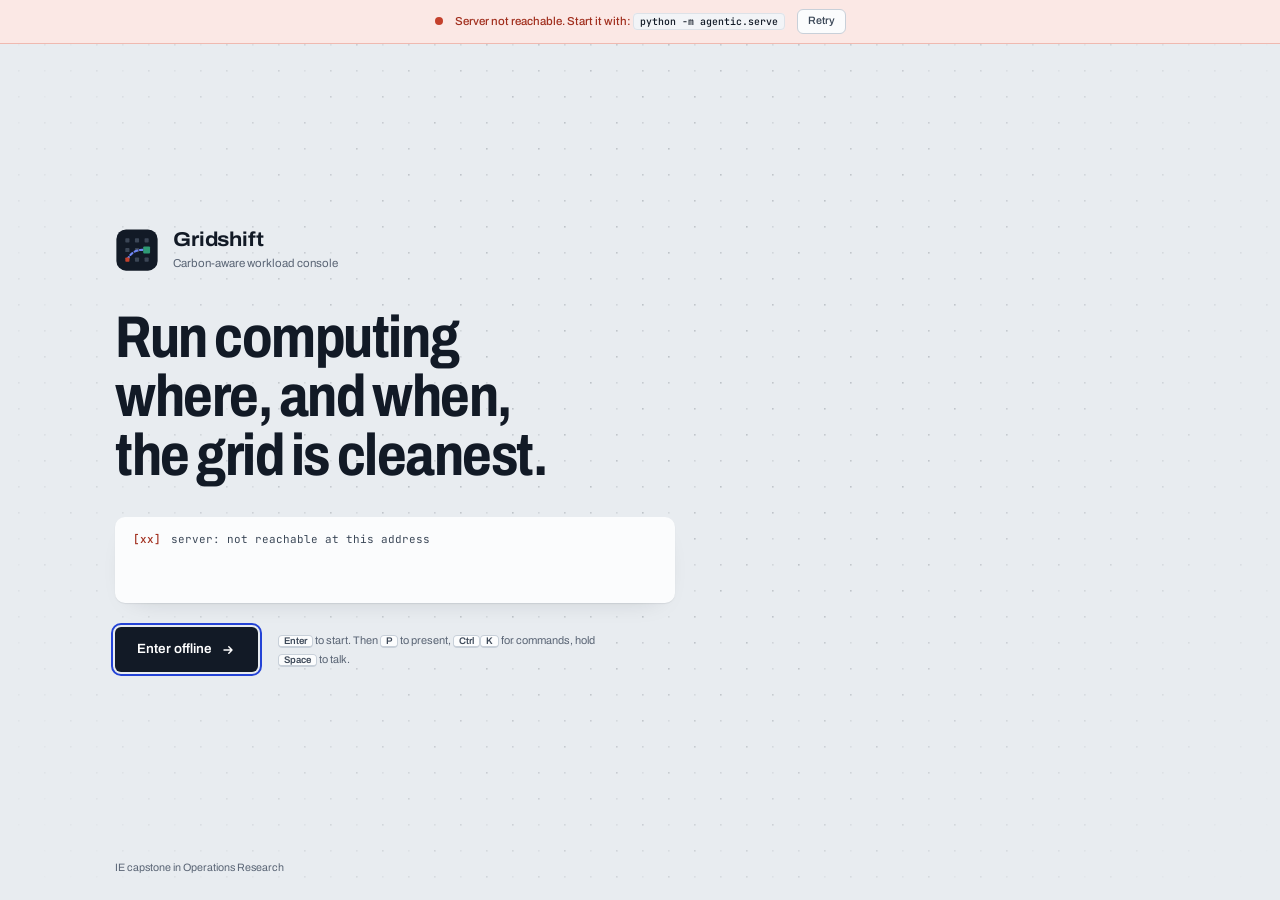
==== commit 04fa1255: "Redesign Gridshift as a light dispatch sheet One UI typeface with heavy figures, ink text, a carbon " ====
--- a/agentic/web/index.html
+++ b/agentic/web/index.html
@@ -8,38 +8,30 @@
 <link rel="icon" href="assets/mark.svg" type="image/svg+xml">
 <link rel="preconnect" href="https://fonts.googleapis.com">
 <link rel="preconnect" href="https://fonts.gstatic.com" crossorigin>
-<link rel="stylesheet" href="https://fonts.googleapis.com/css2?family=IBM+Plex+Mono:wght@400;500;600&family=IBM+Plex+Sans:wght@400;500;600;700&family=Space+Grotesk:wght@500;600;700&display=swap">
+<link rel="stylesheet" href="https://fonts.googleapis.com/css2?family=Archivo:wdth,wght@62..125,100..900&family=JetBrains+Mono:wght@400;500&display=swap">
 <link rel="stylesheet" href="css/app.css">
 </head>
 <body>
 
-<!-- ambient layer -->
-<div class="ambient" aria-hidden="true">
-  <div class="aurora a1"></div><div class="aurora a2"></div><div class="aurora a3"></div>
-  <div class="gridbg"></div>
-</div>
-<div class="grain" aria-hidden="true"></div>
-
 <!-- boot splash -->
 <div id="boot" class="boot" role="dialog" aria-label="Starting Gridshift">
-  <div class="boot-scan" aria-hidden="true"></div>
   <canvas id="bootDots" class="boot-dots" aria-hidden="true"></canvas>
   <div class="boot-inner">
     <div class="boot-brand">
       <img src="assets/mark.svg" alt="" class="boot-mark">
       <div>
-        <div class="boot-name">GRIDSHIFT</div>
+        <div class="boot-name">Gridshift</div>
         <div class="boot-tag" id="bootTag">Carbon-aware workload console</div>
       </div>
     </div>
-    <h1 class="boot-hero">Run computing where, and when, the grid is <em>cleanest</em>.</h1>
+    <h1 class="boot-hero">Run computing where, and when, the grid is cleanest.</h1>
     <div class="boot-lines" id="bootLines" aria-live="polite"></div>
     <div class="boot-actions">
       <button id="enterBtn" class="btn-primary btn-lg" disabled>
         <span>Enter console</span>
         <svg viewBox="0 0 20 20" width="16" height="16" aria-hidden="true"><path d="M5 10h10M11 6l4 4-4 4" fill="none" stroke="currentColor" stroke-width="1.8" stroke-linecap="round" stroke-linejoin="round"/></svg>
       </button>
-      <div class="boot-hint">Enter to start. Then P to present, Ctrl+K for commands, hold Space to talk.</div>
+      <div class="boot-hint"><kbd>Enter</kbd> to start. Then <kbd>P</kbd> to present, <kbd>Ctrl</kbd><kbd>K</kbd> for commands, hold <kbd>Space</kbd> to talk.</div>
     </div>
   </div>
   <div class="boot-foot" id="bootFoot">IE capstone in Operations Research</div>
@@ -58,7 +50,7 @@
         <g class="glyph-dots"></g>
       </svg>
       <div class="brand-text">
-        <div class="brand-name">GRIDSHIFT</div>
+        <div class="brand-name">Gridshift</div>
         <div class="brand-tag" id="brandTag">Carbon-aware workload console</div>
       </div>
     </div>
@@ -73,8 +65,8 @@
     </nav>
 
     <div class="top-right">
-      <span id="dataPill" class="pill pill-mute"><i></i><span>CHECKING</span></span>
-      <span id="voicePill" class="pill pill-mute" title="Voice engine"><i></i><span>VOICE</span></span>
+      <span id="dataPill" class="pill pill-mute"><i></i><span>Checking</span></span>
+      <span id="voicePill" class="pill pill-mute" title="Voice engine"><i></i><span>Voice</span></span>
       <button id="lensBtn" class="icon-btn" title="Supply chain lens (L)" aria-label="Toggle supply chain lens">
         <svg viewBox="0 0 20 20" aria-hidden="true"><circle cx="8.5" cy="8.5" r="5" fill="none" stroke="currentColor" stroke-width="1.6"/><path d="M12.5 12.5 17 17" stroke="currentColor" stroke-width="1.6" stroke-linecap="round"/></svg>
       </button>
@@ -103,35 +95,34 @@
 
     <!-- COMMAND -->
     <section class="view" id="view-command" data-view="command" aria-label="Command">
-      <div class="sowhat">
-        <h2><b>Command</b>Where and when should flexible computing run? The optimiser proposes; a person approves.</h2>
-      </div>
+      <header class="vhead">
+        <h2 class="vtitle">Command</h2>
+        <p class="vsub">Where and when should flexible computing run? The optimiser proposes; a person approves.</p>
+      </header>
 
       <div id="strip" class="strip" aria-label="Workflow"></div>
 
       <div class="cmd-grid">
-        <div class="cmd-left">
-          <div id="map" class="panel stage">
+        <div class="cmd-left sheet">
+          <div class="cmd-tools">
+            <div class="chips" id="jobChips" role="group" aria-label="Job"></div>
+            <div class="ctl-row">
+              <label class="ctl">
+                <span class="ctl-lab">Day</span>
+                <input type="date" id="dayInput" class="date-in">
+              </label>
+              <label class="ctl ctl-share">
+                <span class="ctl-lab">Logistics capacity</span>
+                <input type="range" id="shareInput" min="0" max="0.5" step="0.1" value="0.3">
+                <span class="ctl-val" id="shareVal">30%</span>
+              </label>
+            </div>
+          </div>
+          <div id="map" class="stage">
             <canvas id="mapCanvas" aria-label="Map of grid regions coloured by carbon intensity"></canvas>
-            <div class="stage-top">
-              <div class="stage-controls">
-                <div class="chips" id="jobChips" role="group" aria-label="Job"></div>
-                <div class="ctl-row">
-                  <label class="ctl">
-                    <span class="ctl-lab">Day</span>
-                    <input type="date" id="dayInput" class="date-in">
-                  </label>
-                  <label class="ctl ctl-share">
-                    <span class="ctl-lab">Logistics capacity</span>
-                    <input type="range" id="shareInput" min="0" max="0.5" step="0.1" value="0.3">
-                    <span class="ctl-val mono" id="shareVal">30%</span>
-                  </label>
-                </div>
-              </div>
-              <div class="hour-read">
-                <div class="hour-big mono" id="hourBig">--:--</div>
-                <div class="hour-sub" id="hourSub">UTC</div>
-              </div>
+            <div class="hour-read">
+              <div class="hour-big" id="hourBig">--:--</div>
+              <div class="hour-sub" id="hourSub">UTC</div>
             </div>
             <div class="stage-bottom">
               <div class="legend" id="carbonLegend"></div>
@@ -139,23 +130,24 @@
             </div>
             <div class="stage-msg" id="stageMsg" hidden></div>
           </div>
-          <div id="scrubber" class="panel scrubber"></div>
+          <div id="scrubber" class="scrubber"></div>
         </div>
 
         <aside class="cmd-right" id="cmdRight">
           <div id="kpis" class="panel kpis"></div>
           <div id="gate" class="panel gate" hidden></div>
+          <div id="sweep" class="panel sweep"></div>
           <div id="audit" class="panel audit"></div>
-          <div id="sweep" class="panel sweep"></div>
         </aside>
       </div>
     </section>
 
     <!-- KNOWLEDGE -->
     <section class="view" id="view-knowledge" data-view="knowledge" aria-label="Knowledge">
-      <div class="sowhat">
-        <h2><b>Knowledge</b>The rules, as a machine-readable ontology. The reasoner works out what is allowed.</h2>
-      </div>
+      <header class="vhead">
+        <h2 class="vtitle">Knowledge</h2>
+        <p class="vsub">The rules, as a machine-readable ontology. The reasoner works out what is allowed.</p>
+      </header>
       <div class="kn-grid">
         <div id="kgraph" class="panel kgraph"></div>
         <aside class="panel kside" id="kside"></aside>
@@ -164,9 +156,10 @@
 
     <!-- EVIDENCE -->
     <section class="view" id="view-evidence" data-view="evidence" aria-label="Evidence">
-      <div class="sowhat">
-        <h2><b>Evidence</b>Which layer of sophistication actually pays. Thesis results, out of sample, worst 5% of days.</h2>
-      </div>
+      <header class="vhead">
+        <h2 class="vtitle">Evidence</h2>
+        <p class="vsub">Which layer of sophistication actually pays. Thesis results, out of sample, worst 5% of days.</p>
+      </header>
       <div class="ev-wrap" id="evidenceWrap">
         <div id="rq-cards" class="rq-cards"></div>
         <div class="ev-row">
@@ -179,17 +172,19 @@
 
     <!-- MONITOR -->
     <section class="view" id="view-monitor" data-view="monitor" aria-label="Monitor">
-      <div class="sowhat">
-        <h2><b>Monitor</b>Is the forecast still good enough to trust the simple plan?</h2>
-      </div>
+      <header class="vhead">
+        <h2 class="vtitle">Monitor</h2>
+        <p class="vsub">Is the forecast still good enough to trust the simple plan?</p>
+      </header>
       <div id="drift" class="panel drift"></div>
     </section>
 
     <!-- INTERFACES -->
     <section class="view" id="view-interfaces" data-view="interfaces" aria-label="Interfaces">
-      <div class="sowhat">
-        <h2><b>Interfaces</b>How other agents plug in, and how every answer is checked.</h2>
-      </div>
+      <header class="vhead">
+        <h2 class="vtitle">Interfaces</h2>
+        <p class="vsub">How other agents plug in, and how every answer is checked.</p>
+      </header>
       <div class="if-grid">
         <div id="a2a" class="panel a2a"></div>
         <div class="if-col">
@@ -230,7 +225,7 @@
 <!-- spotlight + demo cursor -->
 <div id="spotlight" class="spotlight" aria-hidden="true"></div>
 <div id="fakeCursor" class="fake-cursor" aria-hidden="true">
-  <svg viewBox="0 0 24 24" width="26" height="26"><path d="M5 3l14 8-6 1.5L10 19z" fill="#f3f8f5" stroke="#070b0a" stroke-width="1.4" stroke-linejoin="round"/></svg>
+  <svg viewBox="0 0 24 24" width="26" height="26"><path d="M5 3l14 8-6 1.5L10 19z" fill="#ffffff" stroke="#121a26" stroke-width="1.4" stroke-linejoin="round"/></svg>
 </div>
 
 <!-- command palette -->
--- a/agentic/web/css/app.css
+++ b/agentic/web/css/app.css
@@ -1,1048 +1,854 @@
-/* Gridshift console. Titan surfaces, FreshGuard signal colours. */
+/* Gridshift console: the dispatch sheet.
+   A light, cool operations plate. Ink for words, the carbon scale for the grid,
+   cobalt for what the optimiser does, amber for what needs a person. */
 
 :root {
-  --bg:#0b0d0e; --bg-2:#0e1112; --panel:#111416; --panel-2:#15191b; --raised:#1b2023;
-  --line:#22282b; --line-2:#30373b; --text:#e9ecec; --text-dim:#a6afb3; --text-mute:#79838a;
-  --brand:#c8f03c; --brand-2:#dcf77a; --brand-dim:#8fae22; --data:#45a8c4; --lime:#c8f03c;
-  --amber:#e3b341; --red:#e05a47; --violet:#9a8fd8; --flat:#5d666b; --ts:#9aa6ad;
-  --glow:none;
-  --glow-amber:none;
-  --r-card:3px; --r-pill:3px;
-  --f-display:"Space Grotesk",system-ui,sans-serif;
-  --f-ui:"IBM Plex Sans",system-ui,sans-serif;
-  --f-mono:"IBM Plex Mono",ui-monospace,monospace;
-  --eout:cubic-bezier(.23,1,.32,1); --eio:cubic-bezier(.77,0,.175,1);
-  --elev:none;
-  --top-h:56px;
-  --dock-h:60px;
-}
-
-html { font-size: clamp(13px, .42vw + 7.6px, 16px); }
+  /* surfaces */
+  --bg: #e8ecf0;
+  --sheet: #fbfcfd;
+  --sheet-2: #f2f4f7;
+  --sheet-3: #e4e8ed;
+  --rule: #dde2e8;
+  --rule-2: #c8d0d9;
+
+  /* ink */
+  --ink: #121a26;
+  --ink-2: #3c4858;
+  --ink-3: #5a6575;
+  --ink-4: #98a2af;
+
+  /* roles */
+  --cobalt: #2443d6;
+  --cobalt-2: #1a32a8;
+  --cobalt-wash: #e7ecfd;
+  --cobalt-line: #b8c5f5;
+  --amber: #d9770f;
+  --amber-ink: #8c4705;
+  --amber-wash: #fcf1e2;
+  --amber-line: #eec48f;
+  --red: #c4402c;
+  --red-ink: #a12f1e;
+  --red-wash: #fbe8e5;
+  --reason: #6a4bd1;
+  --reason-wash: #efebfc;
+  --reason-line: #cbbff2;
+
+  /* carbon scale, clean to dirty (mirrors util.js RAMP) */
+  --c0: #15805f; --c1: #7ca03a; --c2: #dea026; --c3: #c4402c;
+  --flat: #a3acb8;
+  --ts: #5d6c82;
+
+  /* type */
+  --f-ui: "Archivo", system-ui, sans-serif;
+  --f-code: "JetBrains Mono", ui-monospace, monospace;
+  --t-xs: .76rem; --t-sm: .86rem; --t-md: 1rem; --t-lg: 1.15rem; --t-xl: 1.4rem;
+
+  /* space, radius, depth */
+  --s1: 4px; --s2: 8px; --s3: 12px; --s4: 16px; --s5: 20px; --s6: 24px; --s8: 32px;
+  --r-sm: 4px; --r-md: 6px; --r-lg: 10px;
+  --sh-sheet: 0 1px 0 rgba(18,26,38,.035), 0 1px 2px rgba(18,26,38,.05), 0 10px 28px -18px rgba(18,26,38,.22);
+  --sh-pop: 0 2px 6px rgba(18,26,38,.07), 0 22px 54px -20px rgba(18,26,38,.38);
+
+  /* motion */
+  --ease-out: cubic-bezier(.23,1,.32,1);
+  --ease-io: cubic-bezier(.77,0,.175,1);
+
+  /* layers */
+  --z-top: 20; --z-bar: 25; --z-spot: 100; --z-lens: 110; --z-cap: 120; --z-dock: 130; --z-cursor: 140;
+  --z-pal: 160; --z-toast: 170; --z-boot: 200; --z-banner: 210;
+
+  --top-h: 56px;
+  --dock-h: 58px;
+  color-scheme: light;
+}
+
+html { font-size: clamp(13px, min(.42vw + 8px, 1.15vh + 4.8px), 16px); }
 * { box-sizing: border-box; margin: 0; padding: 0; }
-html, body { height: 100%; }
+html, body { height: 100%; overflow-x: clip; }
 body {
-  background: var(--bg); color: var(--text); font-family: var(--f-ui);
-  -webkit-font-smoothing: antialiased; overflow: hidden; line-height: 1.4;
+  background: var(--bg); color: var(--ink); font-family: var(--f-ui); font-size: var(--t-md);
+  -webkit-font-smoothing: antialiased; overflow: hidden; line-height: 1.4; font-optical-sizing: auto;
 }
 button, input { font: inherit; color: inherit; }
-button { cursor: pointer; }
+button { cursor: pointer; -webkit-tap-highlight-color: transparent; }
 kbd {
-  font-family: var(--f-mono); font-size: .68rem; padding: 1px 5px; border-radius: 5px;
-  border: 1px solid var(--line-2); background: var(--panel-2); color: var(--text-dim);
-}
-code { font-family: var(--f-mono); font-size: .9em; color: var(--brand-2); }
-.mono, .num { font-family: var(--f-mono); font-variant-numeric: tabular-nums; }
+  font-family: var(--f-ui); font-size: .72rem; font-weight: 600; line-height: 1.5; padding: 0 5px; border-radius: var(--r-sm);
+  border: 1px solid var(--rule-2); border-bottom-width: 2px; background: var(--sheet); color: var(--ink-2);
+  font-variant-numeric: tabular-nums;
+}
+code { font-family: var(--f-code); font-size: .86em; color: var(--ink); background: var(--sheet-2); border: 1px solid var(--rule); padding: 1px 6px; border-radius: var(--r-sm); }
+.mono, .num { font-variant-numeric: tabular-nums; }
 [hidden] { display: none !important; }
-::selection { background: rgba(200,240,60,.3); }
+::selection { background: var(--cobalt-wash); color: var(--ink); }
 ::-webkit-scrollbar { width: 8px; height: 8px; }
-::-webkit-scrollbar-thumb { background: var(--line-2); border-radius: 6px; }
+::-webkit-scrollbar-thumb { background: var(--rule-2); border-radius: 8px; border: 2px solid transparent; background-clip: padding-box; }
 ::-webkit-scrollbar-track { background: transparent; }
-:focus-visible { outline: 2px solid var(--brand); outline-offset: 2px; border-radius: 6px; }
-
-/* ---------- ambient ---------- */
-.ambient { position: fixed; inset: 0; z-index: 0; pointer-events: none; overflow: hidden; }
-.aurora { position: absolute; border-radius: 50%; filter: blur(70px); opacity: .5; will-change: transform; }
-.a1 { width: 52vw; height: 46vh; left: -12vw; top: -18vh; background: radial-gradient(circle, rgba(200,240,60,.22), transparent 65%); animation: drift1 26s ease-in-out infinite alternate; }
-.a2 { width: 44vw; height: 40vh; right: -10vw; top: -8vh; background: radial-gradient(circle, rgba(69,168,196,.14), transparent 65%); animation: drift2 32s ease-in-out infinite alternate; }
-.a3 { width: 60vw; height: 50vh; left: 30vw; bottom: -30vh; background: radial-gradient(circle, rgba(200,240,60,.08), transparent 65%); animation: drift3 38s ease-in-out infinite alternate; }
-@keyframes drift1 { to { transform: translate(8vw, 6vh) scale(1.1); } }
-@keyframes drift2 { to { transform: translate(-6vw, 10vh) scale(.92); } }
-@keyframes drift3 { to { transform: translate(-12vw, -6vh) scale(1.08); } }
-.gridbg {
-  position: absolute; inset: 0;
-  background-image: linear-gradient(rgba(255,255,255,.014) 1px, transparent 1px), linear-gradient(90deg, rgba(255,255,255,.014) 1px, transparent 1px);
-  background-size: 48px 48px;
-  mask-image: radial-gradient(120% 90% at 50% 0%, #000 35%, transparent 90%);
-}
-.grain {
-  position: fixed; inset: 0; z-index: 90; pointer-events: none; opacity: .03;
-  background-image: url("data:image/svg+xml,%3Csvg xmlns='http://www.w3.org/2000/svg' width='200' height='200'%3E%3Cfilter id='n'%3E%3CfeTurbulence type='fractalNoise' baseFrequency='0.8' numOctaves='3'/%3E%3C/filter%3E%3Crect width='100%25' height='100%25' filter='url(%23n)'/%3E%3C/svg%3E");
-}
+:focus-visible { outline: 2px solid var(--cobalt); outline-offset: 2px; border-radius: var(--r-sm); }
+input:focus-visible { outline-offset: 0; }
 
 /* ---------- buttons ---------- */
+.btn-primary, .btn-ghost, .btn-approve, .btn-present, .icon-btn, .chip, .play-btn, .mic-btn, .send-btn, .sugg, .tab {
+  transition: background-color .15s ease, border-color .15s ease, color .15s ease, box-shadow .15s ease, transform .16s var(--ease-out);
+}
 .btn-primary {
-  display: inline-flex; align-items: center; gap: 8px; border: 0; border-radius: var(--r-pill);
-  padding: 9px 18px; font-weight: 600; letter-spacing: .01em; color: #0b0d0e;
-  background: linear-gradient(150deg, var(--brand-2), var(--brand));
-  box-shadow: var(--glow), inset 0 1px 0 rgba(255,255,255,.35);
-  transition: transform .18s var(--eout), filter .18s var(--eout), opacity .3s;
-}
-.btn-primary:hover:not(:disabled) { filter: brightness(1.08); transform: translateY(-1px); }
-.btn-primary:active:not(:disabled) { transform: scale(.97); }
-.btn-primary:disabled { opacity: .35; cursor: default; box-shadow: none; }
-.btn-lg { padding: 13px 26px; font-size: 1.02rem; }
+  display: inline-flex; align-items: center; gap: var(--s2); border: 0; border-radius: var(--r-md);
+  padding: 9px 16px; font-weight: 600; font-size: var(--t-sm); color: #fff; background: var(--ink); white-space: nowrap;
+}
+.btn-primary:disabled { opacity: .35; cursor: default; }
+.btn-lg { padding: 13px 22px; font-size: var(--t-md); }
 .btn-ghost {
-  display: inline-flex; align-items: center; gap: 6px; border: 1px solid var(--line-2); background: var(--panel-2);
-  color: var(--text-dim); border-radius: var(--r-pill); padding: 7px 14px; font-weight: 500; font-size: .85rem;
-  transition: color .15s, border-color .15s, background .15s, transform .12s var(--eout);
-}
-.btn-ghost:hover:not(:disabled) { color: var(--text); border-color: color-mix(in srgb, var(--brand) 40%, var(--line-2)); }
-.btn-ghost:active:not(:disabled) { transform: scale(.97); }
-.btn-ghost:disabled { opacity: .4; cursor: default; }
-.btn-sm { padding: 4px 11px; font-size: .78rem; }
-.btn-violet { border-color: color-mix(in srgb, var(--violet) 45%, var(--line-2)); color: #d6cbff; background: color-mix(in srgb, var(--violet) 10%, var(--panel-2)); }
-.btn-violet:hover:not(:disabled) { border-color: var(--violet); color: #fff; }
+  display: inline-flex; align-items: center; justify-content: center; gap: 6px; border: 1px solid var(--rule-2); background: var(--sheet);
+  color: var(--ink-2); border-radius: var(--r-md); padding: 7px 13px; font-weight: 550; font-size: var(--t-sm); white-space: nowrap;
+}
+.btn-ghost:disabled { opacity: .45; cursor: default; }
+.btn-sm { padding: 4px 10px; font-size: .8rem; }
+.btn-violet { border-color: var(--reason-line); color: var(--reason); background: var(--reason-wash); font-weight: 600; }
+@media (hover: hover) and (pointer: fine) {
+  .btn-primary:hover:not(:disabled) { background: #26303f; }
+  .btn-ghost:hover:not(:disabled) { color: var(--ink); border-color: var(--ink-3); }
+  .btn-violet:hover:not(:disabled) { color: #fff; background: var(--reason); border-color: var(--reason); }
+}
+.btn-primary:active:not(:disabled), .btn-ghost:active:not(:disabled), .icon-btn:active, .mic-btn:active, .send-btn:active,
+.sugg:active, .chip:active:not(:disabled), .play-btn:active:not(:disabled), .btn-present:active, .tab:active { transform: scale(.97); }
 
 /* ---------- boot ---------- */
 .boot {
-  position: fixed; inset: 0; z-index: 200; display: grid; place-items: center;
-  background: radial-gradient(70% 60% at 50% 40%, #0e1112 0%, var(--bg) 70%);
-  transition: opacity .7s var(--eout), visibility .7s;
+  position: fixed; inset: 0; z-index: var(--z-boot); display: grid; align-items: center; justify-items: start;
+  padding: 0 max(24px, 9vw); background: var(--bg); transition: opacity .45s var(--ease-out), visibility .45s;
 }
 .boot.out { opacity: 0; visibility: hidden; }
-.boot-dots { position: absolute; inset: 0; width: 100%; height: 100%; opacity: .55; }
-.boot-scan {
-  position: absolute; left: 0; right: 0; top: 0; height: 2px; z-index: 2; pointer-events: none;
-  background: linear-gradient(90deg, transparent, var(--lime) 45%, var(--data) 55%, transparent);
-  box-shadow: 0 0 22px rgba(200,240,60,.4); opacity: 0; animation: heroScan 5.5s ease-in-out infinite;
-}
-@keyframes heroScan { 0% { transform: translateY(-10px); opacity: 0; } 8% { opacity: .85; } 48% { transform: translateY(100vh); opacity: .85; } 54% { opacity: 0; } 100% { transform: translateY(-10px); opacity: 0; } }
-.boot-inner { position: relative; z-index: 3; width: min(620px, calc(100vw - 48px)); }
-.boot-brand { display: flex; align-items: center; gap: 18px; margin-bottom: 28px; animation: rise .9s var(--eout) both; }
-.boot-mark { width: 64px; height: 64px; filter: drop-shadow(0 0 18px rgba(200,240,60,.45)); }
-.boot-name { font-family: var(--f-display); font-weight: 700; font-size: 2.6rem; letter-spacing: .16em; line-height: 1; }
-.boot-tag { color: var(--text-dim); margin-top: 6px; font-size: 1rem; }
+.boot-dots { position: absolute; inset: 0; width: 100%; height: 100%; }
+.boot-inner { position: relative; z-index: 1; width: min(700px, 100%); }
+.boot-brand { display: flex; align-items: center; gap: 14px; margin-bottom: 36px; }
+.boot-mark { width: 44px; height: 44px; }
+.boot-name { font-weight: 700; font-stretch: 112%; font-size: 1.5rem; letter-spacing: -.01em; line-height: 1; }
+.boot-tag { color: var(--ink-3); margin-top: 5px; font-size: var(--t-sm); }
+.boot-hero {
+  font-weight: 720; font-stretch: 82%; font-size: clamp(2.5rem, 4.6vw, 4.4rem); line-height: 1; letter-spacing: -.025em;
+  max-width: 15ch; margin-bottom: 32px; text-wrap: balance; color: var(--ink);
+}
 .boot-lines {
-  font-family: var(--f-mono); font-size: .92rem; color: var(--text-dim); min-height: 7.8em;
-  border: 1px solid var(--line); border-radius: 12px; background: rgba(17,20,22,.72); padding: 14px 18px;
-  backdrop-filter: blur(6px);
+  font-family: var(--f-code); font-size: .82rem; color: var(--ink-2); min-height: 7.9em; line-height: 1.6;
+  border-radius: var(--r-lg); background: var(--sheet); box-shadow: var(--sh-sheet); padding: 14px 18px; max-width: 560px;
 }
 .boot-line { display: flex; gap: 10px; white-space: pre; }
-.boot-line .ok { color: var(--brand); }
-.boot-line .warn { color: var(--amber); }
-.boot-line .bad { color: var(--red); }
-.boot-line .caret { display: inline-block; width: .55em; background: var(--brand); animation: blink 1s steps(1) infinite; }
+.boot-line .ok { color: var(--c0); font-weight: 500; }
+.boot-line .warn { color: var(--amber-ink); font-weight: 500; }
+.boot-line .bad { color: var(--red-ink); font-weight: 500; }
+.boot-line .caret { display: inline-block; width: .55em; background: var(--ink); animation: blink 1s steps(1) infinite; }
 @keyframes blink { 50% { opacity: 0; } }
-.boot-actions { display: flex; align-items: center; gap: 18px; margin-top: 24px; flex-wrap: wrap; }
-.boot-hint { color: var(--text-mute); font-size: .8rem; max-width: 300px; }
-.boot-foot { position: absolute; bottom: 22px; left: 0; right: 0; text-align: center; font-family: var(--f-mono); font-size: .72rem; letter-spacing: .2em; text-transform: uppercase; color: var(--text-mute); z-index: 3; }
-@keyframes rise { from { opacity: 0; transform: translateY(14px); } to { opacity: 1; transform: none; } }
+.boot-actions { display: flex; align-items: center; gap: 20px; margin-top: 24px; flex-wrap: wrap; }
+.boot-hint { color: var(--ink-3); font-size: .82rem; max-width: 330px; line-height: 1.7; }
+.boot-foot { position: absolute; bottom: 24px; left: max(24px, 9vw); right: 24px; font-size: .8rem; color: var(--ink-3); z-index: 1; }
+.boot-brand, .boot-hero, .boot-lines, .boot-actions { animation: settle .7s var(--ease-out) both; }
+.boot-hero { animation-delay: 60ms; } .boot-lines { animation-delay: 120ms; } .boot-actions { animation-delay: 180ms; }
+@keyframes settle { from { transform: translateY(10px); opacity: .5; } to { transform: none; opacity: 1; } }
 
 /* ---------- banner ---------- */
 .banner {
-  position: fixed; top: 0; left: 0; right: 0; z-index: 210; display: flex; align-items: center; justify-content: center; gap: 12px;
-  padding: 9px 16px; background: color-mix(in srgb, var(--red) 16%, var(--panel)); border-bottom: 1px solid color-mix(in srgb, var(--red) 40%, transparent);
-  font-size: .9rem;
-}
-.banner-dot { width: 8px; height: 8px; border-radius: 50%; background: var(--red); box-shadow: 0 0 10px var(--red); }
+  position: fixed; top: 0; left: 0; right: 0; z-index: var(--z-banner); display: flex; align-items: center; justify-content: center; gap: 12px;
+  padding: 9px 16px; background: var(--red-wash); color: var(--red-ink); border-bottom: 1px solid #efb9b0; font-size: var(--t-sm); font-weight: 500;
+}
+.banner-dot { width: 8px; height: 8px; border-radius: 50%; background: var(--red); }
 
 /* ---------- app shell ---------- */
-.app { position: relative; height: 100vh; display: grid; grid-template-rows: var(--top-h) auto 1fr; opacity: 0; transition: opacity .6s var(--eout); }
+.app { position: relative; height: 100vh; height: 100dvh; display: grid; grid-template-rows: var(--top-h) auto 1fr; opacity: 0; transition: opacity .35s var(--ease-out); }
 .app.on { opacity: 1; }
 .topbar {
-  display: flex; align-items: center; gap: 16px; padding: 0 18px; border-bottom: 1px solid var(--line);
-  background: linear-gradient(180deg, rgba(17,20,22,.92), rgba(11,13,14,.7)); backdrop-filter: blur(10px); position: relative; z-index: 20;
-}
-.brand { display: flex; align-items: center; gap: 11px; min-width: 0; flex: 1 1 0; }
-.glyph { width: 32px; height: 32px; flex: none; border-radius: 9px; background: var(--panel-2); border: 1px solid var(--line-2); }
-.glyph circle { transition: fill .5s; }
-.brand-name { font-family: var(--f-display); font-weight: 700; letter-spacing: .18em; font-size: .95rem; line-height: 1.1; }
-.brand-tag { font-family: var(--f-mono); font-size: .64rem; letter-spacing: .12em; text-transform: uppercase; color: var(--text-mute); white-space: nowrap; overflow: hidden; text-overflow: ellipsis; }
-.tabs { position: relative; display: flex; gap: 2px; padding: 3px; border: 1px solid var(--line-2); border-radius: var(--r-pill); background: rgba(17,20,22,.8); flex: none; }
+  grid-row: 1; display: flex; align-items: center; gap: var(--s4); padding: 0 var(--s6); position: relative; z-index: var(--z-top);
+  background: var(--sheet); border-bottom: 1px solid var(--rule);
+}
+.brand { display: flex; align-items: center; gap: 10px; min-width: 0; flex: 1 1 0; }
+.glyph { width: 30px; height: 30px; flex: none; border-radius: 7px; background: var(--sheet); border: 1px solid var(--rule-2); }
+.glyph circle { transition: fill .4s ease; }
+.brand-name { font-weight: 700; font-stretch: 112%; font-size: 1.02rem; letter-spacing: -.01em; line-height: 1.1; }
+.brand-tag { font-size: .76rem; color: var(--ink-3); white-space: nowrap; overflow: hidden; text-overflow: ellipsis; }
+
+.tabs { position: relative; display: flex; gap: 2px; align-self: stretch; flex: none; }
 .tab {
-  position: relative; z-index: 1; border: 0; background: transparent; color: var(--text-mute);
-  padding: 6px 13px; border-radius: var(--r-pill); font-weight: 500; font-size: .84rem; display: flex; align-items: center; gap: 7px;
-  transition: color .2s;
-}
-.tab kbd { font-size: .6rem; padding: 0 4px; opacity: .7; }
-.tab:hover { color: var(--text); }
-.tab.on { color: var(--brand-2); }
-.tab.on kbd { border-color: color-mix(in srgb, var(--brand) 40%, var(--line-2)); color: var(--brand-2); }
-.tab-ink {
-  position: absolute; top: 3px; bottom: 3px; left: 0; width: 0; border-radius: var(--r-pill); z-index: 0;
-  background: color-mix(in srgb, var(--brand) 13%, var(--raised)); box-shadow: inset 0 0 0 1px color-mix(in srgb, var(--brand) 30%, transparent);
-  transition: transform .26s var(--eout), width .26s var(--eout);
-}
-.top-right { display: flex; align-items: center; justify-content: flex-end; gap: 8px; flex: 1 1 0; }
+  position: relative; border: 0; background: transparent; color: var(--ink-3); padding: 0 14px; height: 100%;
+  font-weight: 550; font-size: var(--t-sm); display: flex; align-items: center; gap: 8px;
+}
+.tab::after { content: ""; position: absolute; left: 10px; right: 10px; bottom: -1px; height: 2px; border-radius: 2px 2px 0 0; background: var(--cobalt); transform: scaleX(0); }
+.tab kbd { font-size: .66rem; padding: 0 4px; color: var(--ink-3); }
+.tab.on { color: var(--ink); font-weight: 650; }
+.tab.on::after { transform: scaleX(1); }
+.tab.on kbd { color: var(--cobalt); border-color: var(--cobalt-line); }
+.tab-ink { display: none; }
+@media (hover: hover) and (pointer: fine) { .tab:hover { color: var(--ink); } }
+.tab:focus-visible { outline-offset: -4px; }
+
+.top-right { display: flex; align-items: center; justify-content: flex-end; gap: var(--s2); flex: 1 1 0; }
 .pill {
-  display: inline-flex; align-items: center; gap: 7px; font-family: var(--f-mono); font-size: .66rem; letter-spacing: .12em; font-weight: 600;
-  padding: 5px 10px; border-radius: var(--r-pill); border: 1px solid var(--line-2); color: var(--text-mute); white-space: nowrap;
-}
-.pill i { width: 7px; height: 7px; border-radius: 50%; background: currentColor; }
-.pill-live { color: var(--brand); border-color: color-mix(in srgb, var(--brand) 35%, var(--line-2)); background: color-mix(in srgb, var(--brand) 7%, transparent); }
-.pill-live i { box-shadow: 0 0 0 0 rgba(200,240,60,.6); animation: ping 1.8s var(--eout) infinite; }
-.pill-amber { color: var(--amber); border-color: color-mix(in srgb, var(--amber) 40%, var(--line-2)); background: color-mix(in srgb, var(--amber) 8%, transparent); }
-.pill-red { color: var(--red); border-color: color-mix(in srgb, var(--red) 40%, var(--line-2)); }
-.pill-mute { color: var(--text-mute); }
-@keyframes ping { 0% { box-shadow: 0 0 0 0 rgba(200,240,60,.55); } 100% { box-shadow: 0 0 0 9px rgba(200,240,60,0); } }
+  display: inline-flex; align-items: center; gap: 7px; font-size: .78rem; font-weight: 550;
+  padding: 4px 10px; border-radius: 999px; background: var(--sheet-2); border: 1px solid var(--rule); color: var(--ink-3); white-space: nowrap;
+}
+.pill i { width: 7px; height: 7px; border-radius: 50%; background: currentColor; flex: none; }
+.pill-live { color: var(--ink-2); }
+.pill-live i { background: var(--c0); box-shadow: 0 0 0 3px rgba(21,128,95,.16); }
+.pill-amber { color: var(--amber-ink); background: var(--amber-wash); border-color: var(--amber-line); }
+.pill-amber i { background: var(--amber); animation: lamp 1.6s ease-in-out infinite; }
+.pill-red { color: var(--red-ink); background: var(--red-wash); border-color: #efb9b0; }
+.pill-mute { color: var(--ink-3); }
+@keyframes lamp { 50% { opacity: .3; } }
 .icon-btn {
-  width: 32px; height: 32px; display: grid; place-items: center; border-radius: 9px; border: 1px solid var(--line-2);
-  background: var(--panel-2); color: var(--text-dim); transition: color .15s, border-color .15s;
+  width: 34px; height: 34px; display: grid; place-items: center; border-radius: var(--r-md); border: 1px solid var(--rule);
+  background: var(--sheet); color: var(--ink-2);
 }
 .icon-btn svg { width: 17px; height: 17px; }
-.icon-btn:hover { color: var(--text); border-color: color-mix(in srgb, var(--brand) 40%, var(--line-2)); }
-.icon-btn.on { color: var(--brand-2); border-color: color-mix(in srgb, var(--brand) 45%, var(--line-2)); }
+@media (hover: hover) and (pointer: fine) { .icon-btn:hover { color: var(--ink); border-color: var(--rule-2); background: var(--sheet-2); } }
+.icon-btn.on { color: var(--cobalt); border-color: var(--cobalt-line); background: var(--cobalt-wash); }
 #muteBtn .ic-off { display: none; }
 #muteBtn[aria-pressed="true"] .ic-on { display: none; }
 #muteBtn[aria-pressed="true"] .ic-off { display: block; }
-#muteBtn[aria-pressed="true"] { color: var(--amber); }
-.kbd-btn { display: flex; gap: 3px; align-items: center; background: transparent; border: 0; padding: 4px; }
+#muteBtn[aria-pressed="true"] { color: var(--amber-ink); background: var(--amber-wash); border-color: var(--amber-line); }
+.kbd-btn { display: flex; gap: 3px; align-items: center; background: transparent; border: 0; padding: 4px; border-radius: var(--r-sm); }
 .btn-present {
-  display: inline-flex; align-items: center; gap: 7px; border: 0; border-radius: var(--r-pill); padding: 8px 16px;
-  font-weight: 600; font-size: .86rem; color: #0b0d0e; background: linear-gradient(150deg, var(--brand-2), var(--brand));
-  box-shadow: var(--glow), inset 0 1px 0 rgba(255,255,255,.35); transition: transform .15s var(--eout), filter .15s;
-}
-.btn-present:hover { filter: brightness(1.08); }
-.btn-present:active { transform: scale(.96); }
-.btn-present.live { background: linear-gradient(150deg, #ffd27a, var(--amber)); box-shadow: var(--glow-amber); }
+  display: inline-flex; align-items: center; gap: 8px; border: 0; border-radius: var(--r-md); padding: 8px 15px;
+  font-weight: 600; font-size: var(--t-sm); color: #fff; background: var(--ink);
+}
+@media (hover: hover) and (pointer: fine) { .btn-present:hover { background: #26303f; } }
+.btn-present.live { background: var(--amber); color: var(--ink); }
 
 .present-bar {
-  display: flex; align-items: center; gap: 12px; padding: 7px 18px; position: relative; z-index: 105;
-  background: color-mix(in srgb, var(--brand) 10%, var(--panel)); border-bottom: 1px solid color-mix(in srgb, var(--brand) 30%, var(--line));
-}
-.present-dot { width: 9px; height: 9px; border-radius: 50%; background: var(--brand); animation: ping 1.4s var(--eout) infinite; flex: none; }
-.present-tag { font-family: var(--f-mono); font-size: .68rem; font-weight: 600; letter-spacing: .14em; text-transform: uppercase; color: var(--brand); }
-.present-step { font-family: var(--f-mono); font-size: .75rem; color: var(--text-dim); }
-.present-track { flex: 1; height: 3px; border-radius: 3px; background: var(--line-2); overflow: hidden; }
-.present-fill { height: 100%; width: 0; background: linear-gradient(90deg, var(--brand), var(--lime)); transition: width .6s var(--eout); }
-.present-keys { font-size: .72rem; color: var(--text-mute); display: flex; gap: 6px; align-items: center; }
+  grid-row: 2; display: flex; align-items: center; gap: var(--s3); padding: 7px var(--s6); position: relative; z-index: var(--z-bar);
+  background: var(--sheet); border-bottom: 1px solid var(--rule);
+}
+.present-dot { width: 8px; height: 8px; border-radius: 50%; background: var(--cobalt); flex: none; animation: lamp 1.4s ease-in-out infinite; }
+.present-tag { font-size: .82rem; font-weight: 650; color: var(--cobalt); }
+.present-step { font-size: .8rem; color: var(--ink-2); font-variant-numeric: tabular-nums; }
+.present-track { flex: 1; height: 3px; border-radius: 3px; background: var(--sheet-3); overflow: hidden; }
+.present-fill { height: 100%; width: 0; background: var(--cobalt); transition: width .5s var(--ease-out); }
+.present-keys { font-size: .78rem; color: var(--ink-3); display: flex; gap: 6px; align-items: center; }
 
 /* ---------- views ---------- */
 .views { position: relative; min-height: 0; grid-row: 3; }
-.topbar { grid-row: 1; }
-.present-bar { grid-row: 2; }
 .view {
-  position: absolute; inset: 0; padding: 12px 20px calc(var(--dock-h) + 22px); display: flex; flex-direction: column; gap: 10px;
-  opacity: 0; visibility: hidden; transform: translateY(6px); filter: blur(3px); transition: opacity .28s var(--eout), transform .28s var(--eout), filter .28s var(--eout), visibility .28s;
-}
-.view.on { opacity: 1; visibility: visible; transform: none; filter: none; }
-.sowhat { display: flex; align-items: baseline; gap: 14px; flex: none; }
-.eyebrow { font-family: var(--f-mono); font-size: .68rem; letter-spacing: .16em; text-transform: uppercase; color: var(--brand); white-space: nowrap; }
-.sowhat h2 { font-family: var(--f-display); font-weight: 500; font-size: 1.22rem; letter-spacing: -.01em; color: var(--text-dim); line-height: 1.25; text-wrap: balance; }
-.sowhat h2 b { color: var(--text); font-weight: 600; margin-right: .2em; }
-.sowhat h2 b::after { content: ""; display: inline-block; width: 6px; height: 6px; border-radius: 50%; background: var(--brand); box-shadow: 0 0 10px var(--brand); margin-left: .5em; vertical-align: .2em; }
-.view.on .sowhat h2 { animation: rise .6s var(--eout) both; }
-
-.panel {
-  position: relative; background: linear-gradient(180deg, rgba(17,20,22,.9), rgba(17,20,22,.9)); border: 1px solid var(--line);
-  border-radius: var(--r-card); box-shadow: var(--elev); min-width: 0;
-}
-.panel-h { display: flex; align-items: center; justify-content: space-between; gap: 10px; margin-bottom: 8px; }
-.panel-t { font-family: var(--f-mono); font-size: .66rem; letter-spacing: .15em; text-transform: uppercase; color: var(--text-mute); }
-.panel-t b { color: var(--text-dim); font-weight: 600; }
+  position: absolute; inset: 0; padding: var(--s4) var(--s6) calc(var(--dock-h) + 30px); display: flex; flex-direction: column; gap: var(--s3);
+  visibility: hidden; pointer-events: none;
+}
+.view.on { visibility: visible; pointer-events: auto; }
+.vhead { display: flex; align-items: baseline; gap: var(--s4); flex: none; min-width: 0; }
+.vtitle { font-size: var(--t-xl); font-weight: 720; font-stretch: 112%; letter-spacing: -.015em; line-height: 1.1; flex: none; }
+.vsub { font-size: var(--t-md); color: var(--ink-2); line-height: 1.35; max-width: 75ch; text-wrap: balance; }
+
+.sheet, .panel {
+  position: relative; background: var(--sheet); border-radius: var(--r-lg); box-shadow: var(--sh-sheet); min-width: 0;
+}
+.panel-h { display: flex; align-items: baseline; justify-content: space-between; gap: var(--s3); margin-bottom: var(--s3); }
+.panel-t { font-size: .8rem; color: var(--ink-3); line-height: 1.3; }
+.panel-t b { color: var(--ink); font-weight: 650; font-size: .92rem; }
 
 /* panel states */
-.ps-skel { display: grid; gap: 10px; padding: 16px; }
-.skel { height: 12px; border-radius: 6px; background: linear-gradient(90deg, var(--panel-2) 0%, var(--raised) 40%, var(--panel-2) 80%); background-size: 200% 100%; animation: shimmer 1.4s linear infinite; }
-.skel.w60 { width: 60%; } .skel.w80 { width: 80%; } .skel.w40 { width: 40%; } .skel.tall { height: 54px; }
+.ps-skel { display: grid; gap: 10px; padding: 4px 0; }
+.skel { height: 12px; border-radius: var(--r-sm); background: linear-gradient(90deg, var(--sheet-2) 0%, var(--sheet-3) 45%, var(--sheet-2) 90%); background-size: 200% 100%; animation: shimmer 1.4s linear infinite; }
+.skel.w60 { width: 60%; } .skel.w80 { width: 80%; } .skel.w40 { width: 40%; } .skel.tall { height: 52px; }
 @keyframes shimmer { from { background-position: 200% 0; } to { background-position: -200% 0; } }
-.ps-error { padding: 16px; display: grid; gap: 10px; align-content: start; }
-.ps-error .err-t { display: flex; align-items: center; gap: 8px; color: var(--amber); font-weight: 600; font-size: .9rem; }
-.ps-error .err-m { color: var(--text-dim); font-size: .85rem; }
+.ps-error { display: grid; gap: 10px; align-content: start; }
+.ps-error .err-t { display: flex; align-items: center; gap: 8px; color: var(--amber-ink); font-weight: 650; font-size: .92rem; }
+.ps-error .err-m { color: var(--ink-2); font-size: var(--t-sm); }
 .ps-error .err-a { display: flex; gap: 8px; }
 
-/* ---------- badges ---------- */
+/* ---------- honesty badges ---------- */
 .badge-ill {
-  display: inline-flex; gap: 7px; align-items: flex-start; font-size: .7rem; line-height: 1.35; color: #f0d48c;
-  background: color-mix(in srgb, var(--amber) 9%, transparent); border: 1px solid color-mix(in srgb, var(--amber) 35%, transparent);
-  border-radius: 8px; padding: 5px 8px;
-}
-.badge-ill b { font-family: var(--f-mono); letter-spacing: .1em; font-size: .64rem; color: var(--amber); white-space: nowrap; padding-top: 1px; }
+  display: inline-flex; gap: 8px; align-items: baseline; font-size: .78rem; line-height: 1.4; color: var(--ink-2);
+  background: var(--amber-wash); border: 1px solid var(--amber-line); border-radius: var(--r-md); padding: 5px 9px;
+}
+.badge-ill b { font-size: .7rem; font-weight: 700; letter-spacing: .05em; color: var(--amber-ink); white-space: nowrap; }
 .badge-thesis {
-  display: inline-flex; gap: 7px; align-items: center; font-size: .7rem; color: #d6e2e6; border-radius: 8px; padding: 4px 8px;
-  background: color-mix(in srgb, var(--brand) 8%, transparent); border: 1px solid color-mix(in srgb, var(--brand) 32%, transparent);
-}
-.badge-thesis b { font-family: var(--f-mono); letter-spacing: .1em; font-size: .64rem; color: var(--brand); }
-
-/* ---------- workflow strip ---------- */
-.strip { display: grid; grid-template-columns: repeat(5, 1fr); gap: 0; flex: none; position: relative; }
-.step {
-  position: relative; padding: 8px 12px 8px 12px; border: 1px solid var(--line); background: rgba(17,20,22,.85);
-  min-height: 62px; transition: border-color .4s, background .4s; overflow: hidden;
-}
-.step:first-child { border-radius: 12px 0 0 12px; }
-.step:last-child { border-radius: 0 12px 12px 0; }
-.step + .step { border-left: 0; }
+  display: inline-flex; gap: 7px; align-items: baseline; font-size: .78rem; color: var(--ink-2); border-radius: var(--r-md); padding: 3px 8px;
+  background: var(--sheet-2); border: 1px solid var(--rule);
+}
+.badge-thesis b { font-size: .7rem; font-weight: 700; letter-spacing: .05em; color: var(--cobalt); }
+
+/* ---------- workflow rail ---------- */
+.strip { display: grid; grid-template-columns: repeat(5, minmax(0, 1fr)); gap: var(--s4); flex: none; }
+.step { position: relative; padding-top: 10px; min-width: 0; }
+.step::before { content: ""; position: absolute; left: 0; right: 0; top: 0; height: 3px; border-radius: 3px; background: var(--rule-2); }
+.step-fill { position: absolute; left: 0; top: 0; height: 3px; width: 100%; border-radius: 3px; background: var(--cobalt); transform: scaleX(0); transform-origin: left; transition: transform .5s var(--ease-io); }
 .step-h { display: flex; align-items: center; gap: 8px; }
 .step-n {
-  width: 20px; height: 20px; border-radius: 50%; display: grid; place-items: center; font-family: var(--f-mono); font-size: .66rem; font-weight: 600;
-  border: 1px solid var(--line-2); color: var(--text-mute); flex: none; transition: background-color .3s, border-color .3s, color .3s, box-shadow .3s;
-}
-.step-t { font-weight: 600; font-size: .82rem; color: var(--text-mute); transition: color .4s; white-space: nowrap; }
-.step-l { margin-top: 4px; font-size: .72rem; color: var(--text-dim); line-height: 1.35; display: -webkit-box; -webkit-line-clamp: 2; -webkit-box-orient: vertical; overflow: hidden; min-height: 2.7em; }
-.step-fill { position: absolute; left: 0; bottom: 0; height: 2px; width: 0; background: linear-gradient(90deg, var(--brand), var(--lime)); transition: width .55s var(--eio); }
-.step.active { border-color: color-mix(in srgb, var(--brand) 30%, var(--line)); background: linear-gradient(180deg, rgba(200,240,60,.07), rgba(17,20,22,.85)); }
-.step.active .step-n { background: var(--brand); color: #0b0d0e; border-color: var(--brand); box-shadow: var(--glow); }
-.step.active .step-t { color: var(--text); }
-.step.done .step-fill { width: 100%; }
-.step.busy .step-n { border-color: var(--brand); color: var(--brand); animation: spinRing 1s linear infinite; border-top-color: transparent; }
-@keyframes spinRing { to { transform: rotate(360deg); } }
-.step.pending { border-color: color-mix(in srgb, var(--amber) 45%, var(--line)); background: linear-gradient(180deg, rgba(227,179,65,.08), rgba(17,20,22,.85)); }
-.step.pending .step-n { background: var(--amber); border-color: var(--amber); color: #1a1204; box-shadow: var(--glow-amber); }
-.step.ok-approved .step-n { background: var(--lime); border-color: var(--lime); color: #0b1503; }
-.step.muted .step-t { color: var(--text-mute); }
-
-/* ---------- command grid ---------- */
-.cmd-grid { flex: 1; min-height: 0; display: grid; grid-template-columns: 62fr 38fr; gap: 12px; }
-.cmd-left { display: grid; grid-template-rows: 1fr auto; gap: 10px; min-height: 0; }
+  width: 20px; height: 20px; border-radius: 50%; display: grid; place-items: center; font-size: .72rem; font-weight: 700; font-variant-numeric: tabular-nums;
+  border: 1.5px solid var(--rule-2); color: var(--ink-3); flex: none; background: var(--bg);
+  transition: background-color .25s ease, border-color .25s ease, color .25s ease;
+}
+.step-t { font-weight: 650; font-size: .88rem; color: var(--ink-3); transition: color .25s ease; white-space: nowrap; overflow: hidden; text-overflow: ellipsis; }
+.step-l {
+  margin-top: 4px; font-size: .8rem; color: var(--ink-2); line-height: 1.35; min-height: 2.7em;
+  display: -webkit-box; -webkit-line-clamp: 2; -webkit-box-orient: vertical; overflow: hidden;
+}
+.step.active .step-t { color: var(--ink); }
+.step.active .step-n { background: var(--ink); border-color: var(--ink); color: #fff; }
+.step.done .step-fill { transform: scaleX(1); }
+.step.done .step-n { background: var(--cobalt); border-color: var(--cobalt); color: #fff; }
+.step.busy .step-n { border-color: var(--cobalt); border-top-color: transparent; color: transparent; animation: spin .8s linear infinite; }
+@keyframes spin { to { transform: rotate(360deg); } }
+.step.pending::before { background: var(--amber); }
+.step.pending .step-fill { transform: scaleX(0); }
+.step.pending .step-n { background: var(--amber); border-color: var(--amber); color: var(--ink); animation: lamp 1.6s ease-in-out infinite; }
+.step.pending .step-t { color: var(--amber-ink); }
+.step.ok-approved .step-n { background: var(--cobalt); border-color: var(--cobalt); color: #fff; }
+.step.muted { opacity: .55; }
+
+/* ---------- command ---------- */
+.cmd-grid { flex: 1; min-height: 0; display: grid; grid-template-columns: minmax(0, 1fr) clamp(340px, 29vw, 450px); gap: var(--s4); }
+.cmd-left { display: grid; grid-template-rows: auto minmax(0, 1fr) auto; min-height: 0; overflow: hidden; }
+.cmd-right { display: flex; flex-direction: column; gap: var(--s3); overflow-y: auto; min-height: 0; padding: 0 4px 4px 0; margin-right: -4px; scroll-behavior: smooth; }
 .cmd-right > * { flex-shrink: 0; }
-.cmd-right { display: flex; flex-direction: column; gap: 10px; overflow-y: auto; min-height: 0; padding-right: 2px; scroll-behavior: smooth; }
-
-/* stage */
-.stage { overflow: hidden; min-height: 180px; }
+
+.cmd-tools { display: flex; align-items: center; justify-content: space-between; gap: var(--s3); flex-wrap: wrap; padding: 10px 12px; border-bottom: 1px solid var(--rule); }
+.chips { display: inline-flex; flex-wrap: wrap; gap: 2px; padding: 3px; background: var(--sheet-2); border: 1px solid var(--rule); border-radius: 8px; }
+.chip {
+  border: 0; background: transparent; color: var(--ink-2); border-radius: var(--r-md);
+  padding: 5px 10px; font-size: .84rem; font-weight: 550; display: inline-flex; align-items: baseline; gap: 6px;
+}
+.chip .tag { font-size: .72rem; font-weight: 500; color: var(--ink-3); }
+@media (hover: hover) and (pointer: fine) { .chip:hover:not(.on):not(:disabled) { color: var(--ink); background: var(--sheet-3); } }
+.chip.on { background: var(--sheet); color: var(--ink); font-weight: 650; box-shadow: 0 1px 2px rgba(18,26,38,.12), 0 0 0 1px rgba(18,26,38,.06); }
+.chip.on .tag { color: var(--cobalt); }
+.chip:disabled { opacity: .5; cursor: default; }
+.ctl-row { display: flex; gap: var(--s4); flex-wrap: wrap; align-items: center; }
+.ctl { display: inline-flex; align-items: center; gap: 8px; }
+.ctl-lab { font-size: .8rem; color: var(--ink-3); font-weight: 500; }
+.ctl-val { font-size: .88rem; font-weight: 650; color: var(--cobalt); min-width: 2.6em; font-variant-numeric: tabular-nums; }
+.date-in {
+  background: var(--sheet); border: 1px solid var(--rule-2); border-radius: var(--r-md); color: var(--ink); font-size: .84rem; font-weight: 550;
+  font-variant-numeric: tabular-nums; padding: 4px 8px; color-scheme: light;
+}
+.date-in:disabled { opacity: .5; }
+input[type="range"] { -webkit-appearance: none; appearance: none; width: 120px; height: 20px; background: transparent; cursor: pointer; }
+input[type="range"]:disabled { opacity: .45; cursor: default; }
+input[type="range"]::-webkit-slider-runnable-track { height: 4px; border-radius: 4px; background: linear-gradient(90deg, var(--cobalt) var(--p, 60%), var(--sheet-3) var(--p, 60%)); }
+input[type="range"]::-webkit-slider-thumb { -webkit-appearance: none; width: 16px; height: 16px; margin-top: -6px; border-radius: 50%; background: #fff; border: 2px solid var(--cobalt); box-shadow: 0 1px 3px rgba(18,26,38,.25); transition: transform .15s var(--ease-out); }
+input[type="range"]:active::-webkit-slider-thumb { transform: scale(1.12); }
+input[type="range"]::-moz-range-track { height: 4px; border-radius: 4px; background: var(--sheet-3); }
+input[type="range"]::-moz-range-progress { height: 4px; border-radius: 4px; background: var(--cobalt); }
+input[type="range"]::-moz-range-thumb { width: 14px; height: 14px; border: 2px solid var(--cobalt); border-radius: 50%; background: #fff; }
+
+/* the map plate */
+.stage { position: relative; overflow: hidden; min-height: 200px; background: radial-gradient(120% 90% at 50% 45%, var(--sheet) 40%, var(--sheet-2) 100%); }
 .stage canvas { position: absolute; inset: 0; width: 100%; height: 100%; display: block; }
-.stage-top { position: absolute; top: 10px; left: 12px; right: 12px; display: flex; justify-content: space-between; gap: 12px; pointer-events: none; }
-.stage-controls { display: grid; gap: 7px; pointer-events: auto; }
-.chips { display: flex; flex-wrap: wrap; gap: 5px; }
-.chip {
-  border: 1px solid var(--line-2); background: rgba(17,20,22,.8); color: var(--text-dim); border-radius: var(--r-pill);
-  padding: 4px 11px; font-size: .76rem; font-weight: 500; backdrop-filter: blur(6px); transition: color .16s, background-color .16s, border-color .16s, box-shadow .2s, transform .12s var(--eout);
-  display: inline-flex; align-items: center; gap: 6px;
-}
-.chip:active { transform: scale(.97); }
-.chip:hover { color: var(--text); border-color: color-mix(in srgb, var(--brand) 40%, var(--line-2)); }
-.chip.on { color: #0b0d0e; background: var(--brand); border-color: var(--brand); box-shadow: var(--glow); }
-.chip .tag { font-family: var(--f-mono); font-size: .58rem; letter-spacing: .08em; opacity: .75; }
-.ctl-row { display: flex; gap: 8px; flex-wrap: wrap; }
-.ctl {
-  display: inline-flex; align-items: center; gap: 8px; background: rgba(17,20,22,.8); border: 1px solid var(--line-2);
-  border-radius: 10px; padding: 3px 9px; backdrop-filter: blur(6px);
-}
-.ctl-lab { font-family: var(--f-mono); font-size: .6rem; letter-spacing: .12em; text-transform: uppercase; color: var(--text-mute); }
-.ctl-val { font-size: .8rem; color: var(--lime); min-width: 2.6em; }
-.date-in { background: transparent; border: 0; color: var(--text); font-family: var(--f-mono); font-size: .8rem; color-scheme: dark; padding: 2px 0; }
-input[type="range"] { -webkit-appearance: none; appearance: none; width: 110px; height: 18px; background: transparent; }
-input[type="range"]::-webkit-slider-runnable-track { height: 4px; border-radius: 4px; background: linear-gradient(90deg, var(--lime) var(--p, 60%), var(--line-2) var(--p, 60%)); }
-input[type="range"]::-webkit-slider-thumb { -webkit-appearance: none; width: 14px; height: 14px; margin-top: -5px; border-radius: 50%; background: var(--text); box-shadow: 0 0 0 3px rgba(200,240,60,.25); }
-input[type="range"]::-moz-range-track { height: 4px; border-radius: 4px; background: var(--line-2); }
-input[type="range"]::-moz-range-progress { height: 4px; border-radius: 4px; background: var(--lime); }
-input[type="range"]::-moz-range-thumb { width: 14px; height: 14px; border: 0; border-radius: 50%; background: var(--text); }
-.hour-read { text-align: right; pointer-events: none; }
-.hour-big { font-size: 1.9rem; font-weight: 500; line-height: 1; letter-spacing: -.02em; color: var(--text); text-shadow: 0 0 24px rgba(200,240,60,.25); }
-.hour-sub { font-family: var(--f-mono); font-size: .62rem; letter-spacing: .14em; text-transform: uppercase; color: var(--text-mute); margin-top: 4px; }
-.stage-bottom { position: absolute; left: 12px; right: 12px; bottom: 10px; display: flex; justify-content: space-between; align-items: flex-end; gap: 14px; pointer-events: none; }
-.legend { display: grid; gap: 4px; font-family: var(--f-mono); font-size: .6rem; color: var(--text-mute); }
-.legend-bar { width: 150px; height: 6px; border-radius: 4px; background: linear-gradient(90deg, #c8f03c 0%, #45a8c4 25%, #e3b341 56%, #e05a47 87%, #e05a47 100%); }
-.legend-ticks { display: flex; justify-content: space-between; width: 150px; }
-.legend-t { letter-spacing: .1em; text-transform: uppercase; }
-.flows-note { max-width: 46%; font-size: .66rem; color: var(--text-mute); text-align: right; line-height: 1.35; }
-.flows-note b { color: var(--data); font-weight: 600; }
+.hour-read {
+  position: absolute; top: 14px; left: 16px; pointer-events: none; padding: 4px 10px 6px 0; background: rgba(251,252,253,.82); border-radius: var(--r-md);
+}
+.hour-big { font-size: 2.7rem; font-weight: 700; font-stretch: 75%; line-height: .95; letter-spacing: -.02em; color: var(--ink); font-variant-numeric: tabular-nums; }
+.hour-sub { font-size: .78rem; color: var(--ink-3); margin-top: 3px; font-variant-numeric: tabular-nums; }
+.stage-bottom { position: absolute; left: 16px; right: 16px; bottom: 12px; display: flex; justify-content: space-between; align-items: flex-end; gap: var(--s4); pointer-events: none; }
+.legend { display: grid; gap: 5px; font-size: .74rem; color: var(--ink-3); padding: 8px 10px; background: rgba(251,252,253,.88); border-radius: var(--r-md); }
+.legend-t { color: var(--ink-2); font-weight: 550; }
+.legend-bar { width: 176px; height: 8px; border-radius: 4px; background: linear-gradient(90deg, var(--c0) 0%, var(--c1) 28%, var(--c2) 64%, var(--c3) 100%); }
+.legend-ticks { display: flex; justify-content: space-between; width: 176px; font-variant-numeric: tabular-nums; }
+.flows-note { max-width: 46%; font-size: .78rem; color: var(--ink-2); text-align: right; line-height: 1.4; padding: 7px 10px; background: rgba(251,252,253,.88); border-radius: var(--r-md); }
+.flows-note:empty { display: none; }
+.flows-note b { color: var(--cobalt); font-weight: 650; }
 .stage-msg {
-  position: absolute; left: 50%; top: 54%; transform: translate(-50%, -50%); max-width: 80%; text-align: center;
-  background: rgba(17,20,22,.88); border: 1px solid var(--line-2); border-radius: 12px; padding: 12px 16px; font-size: .88rem; color: var(--text-dim);
-  backdrop-filter: blur(6px);
-}
-.stage-msg.amber { border-color: color-mix(in srgb, var(--amber) 40%, var(--line-2)); }
+  position: absolute; left: 50%; top: 50%; transform: translate(-50%, -50%); max-width: min(80%, 520px); text-align: center; text-wrap: balance;
+  background: var(--sheet); border-radius: var(--r-lg); padding: 14px 18px; font-size: .92rem; color: var(--ink-2); box-shadow: var(--sh-pop);
+}
+.stage-msg.amber { background: var(--amber-wash); color: var(--amber-ink); box-shadow: var(--sh-pop), inset 0 0 0 1px var(--amber-line); }
 .stage.focus-pulse::after {
-  content: ""; position: absolute; inset: 0; border-radius: inherit; pointer-events: none;
-  box-shadow: inset 0 0 0 1px var(--brand), inset 0 0 60px -10px rgba(200,240,60,.35); animation: fadeOut 1.6s var(--eout) forwards;
+  content: ""; position: absolute; inset: 0; pointer-events: none;
+  box-shadow: inset 0 0 0 2px var(--cobalt), inset 0 0 80px -20px rgba(36,67,214,.25); animation: fadeOut 1.4s var(--ease-out) forwards;
 }
 @keyframes fadeOut { from { opacity: 1; } to { opacity: 0; } }
 
-/* scrubber */
-.scrubber { padding: 8px 12px 8px; display: grid; grid-template-columns: auto 1fr; gap: 12px; align-items: stretch; }
+/* play the day */
+.scrubber { padding: 10px 14px 10px 12px; display: grid; grid-template-columns: auto 1fr; gap: 14px; align-items: stretch; border-top: 1px solid var(--rule); }
 .scrub-ctl { display: grid; align-content: center; gap: 4px; justify-items: center; }
 .play-btn {
-  width: 38px; height: 38px; border-radius: 50%; border: 1px solid color-mix(in srgb, var(--brand) 45%, var(--line-2));
-  background: color-mix(in srgb, var(--brand) 12%, var(--panel-2)); color: var(--brand-2); display: grid; place-items: center; transition: transform .15s var(--eout), box-shadow .3s;
-}
-.play-btn:hover { box-shadow: var(--glow); }
-.play-btn:active { transform: scale(.94); }
+  width: 42px; height: 42px; border-radius: 50%; border: 0; background: var(--ink); color: #fff; display: grid; place-items: center;
+  box-shadow: 0 2px 6px rgba(18,26,38,.25);
+}
+@media (hover: hover) and (pointer: fine) { .play-btn:hover:not(:disabled) { background: var(--cobalt); } }
 .play-btn svg { width: 15px; height: 15px; }
-.play-btn:disabled { opacity: .35; cursor: default; box-shadow: none; }
-.scrub-lab { font-family: var(--f-mono); font-size: .58rem; letter-spacing: .1em; text-transform: uppercase; color: var(--text-mute); }
-.scrub-body { position: relative; display: grid; grid-template-rows: 1fr auto; gap: 3px; cursor: pointer; user-select: none; touch-action: none; }
-.scrub-cols { display: grid; grid-template-columns: repeat(24, 1fr); gap: 3px; align-items: end; height: 52px; }
-.scol { display: flex; flex-direction: column-reverse; height: 100%; border-radius: 3px; overflow: hidden; background: rgba(255,255,255,.02); transition: background .25s, opacity .3s; opacity: .55; }
-.scol.past { opacity: .95; }
-.scol.cur { opacity: 1; background: rgba(200,240,60,.08); box-shadow: 0 0 0 1px rgba(200,240,60,.35); }
-.sseg { width: 100%; flex: none; transition: height .5s var(--eout), background-color .4s; }
-.scrub-axis { display: grid; grid-template-columns: repeat(24, 1fr); gap: 3px; font-family: var(--f-mono); font-size: .56rem; color: var(--text-mute); }
+.play-btn:disabled { opacity: .3; cursor: default; box-shadow: none; }
+.scrub-lab { font-size: .72rem; font-weight: 550; color: var(--ink-3); white-space: nowrap; }
+.scrub-body { position: relative; display: grid; grid-template-rows: 1fr auto; gap: 4px; cursor: pointer; user-select: none; touch-action: none; }
+.scrub-cols { display: grid; grid-template-columns: repeat(24, 1fr); gap: 3px; align-items: end; height: 50px; }
+.scol { display: flex; flex-direction: column-reverse; height: 100%; border-radius: 3px; overflow: hidden; background: var(--sheet-2); opacity: .38; transition: opacity .2s ease; }
+.scol.past { opacity: 1; }
+.scol.cur { opacity: 1; box-shadow: 0 0 0 1.5px var(--ink); }
+.sseg { width: 100%; flex: none; transition: height .5s var(--ease-out), background-color .4s ease; }
+.scrub-axis { display: grid; grid-template-columns: repeat(24, 1fr); gap: 3px; font-size: .72rem; color: var(--ink-3); font-variant-numeric: tabular-nums; }
 .scrub-axis span { text-align: center; }
-.playhead { position: absolute; top: -4px; bottom: 12px; width: 2px; margin-left: -1px; background: var(--lime); box-shadow: 0 0 12px var(--lime), 0 0 3px var(--lime); border-radius: 2px; pointer-events: none; left: 0; }
-.playhead::before { content: ""; position: absolute; top: -3px; left: -3px; width: 8px; height: 8px; border-radius: 50%; background: var(--lime); }
-.scrub-empty { display: grid; place-items: center; height: 64px; color: var(--text-mute); font-size: .8rem; }
-
-/* KPIs */
-.kpis { padding: 12px 14px; display: grid; gap: 10px; }
-.kpi-top { display: flex; align-items: flex-end; justify-content: space-between; gap: 10px; }
-.kpi-big { font-family: var(--f-display); font-weight: 600; font-size: 3rem; line-height: .95; color: var(--lime); letter-spacing: -.03em; font-variant-numeric: tabular-nums; text-shadow: 0 0 34px rgba(200,240,60,.25); }
-.kpi-big small { font-size: .5em; margin-left: 2px; }
-.kpi-big.dash { color: var(--text-mute); text-shadow: none; }
-.kpi-cap { font-size: .78rem; color: var(--text-dim); line-height: 1.3; }
-.kpi-cap b { color: var(--text); font-weight: 600; }
-.kpi-side { text-align: right; }
-.kpi-side .v { font-family: var(--f-mono); font-size: 1.05rem; color: var(--data); }
-.kpi-side .l { font-size: .68rem; color: var(--text-mute); }
-.race { display: grid; gap: 6px; }
-.race-row { display: grid; grid-template-columns: 7.6rem 1fr 4.4rem; align-items: center; gap: 8px; font-size: .74rem; }
-.race-l { color: var(--text-dim); white-space: nowrap; display: flex; align-items: center; gap: 6px; }
-.race-l i { width: 8px; height: 8px; border-radius: 2px; flex: none; }
-.race-track { height: 10px; border-radius: 5px; background: rgba(255,255,255,.04); overflow: hidden; position: relative; }
-.race-bar { position: absolute; left: 0; top: 0; bottom: 0; width: 0; border-radius: 5px; }
-.race-v { font-family: var(--f-mono); font-variant-numeric: tabular-nums; text-align: right; color: var(--text); font-size: .76rem; }
+.playhead { position: absolute; top: -5px; bottom: 16px; width: 2px; margin-left: -1px; background: var(--cobalt); border-radius: 2px; pointer-events: none; left: 0; will-change: left; }
+.playhead::before { content: ""; position: absolute; top: -3px; left: -4px; width: 10px; height: 6px; border-radius: 2px; background: var(--cobalt); }
+.scrub-empty { display: grid; place-items: center; height: 64px; color: var(--ink-3); font-size: .84rem; }
+
+/* day result: the focal readout */
+.kpis { padding: var(--s4) 18px; display: grid; gap: var(--s3); }
+.kpi-top { display: grid; grid-template-columns: minmax(0, 1fr) auto; align-items: end; gap: var(--s3); }
+.kpi-big {
+  font-size: 4.4rem; font-weight: 760; font-stretch: 70%; line-height: .86; color: var(--cobalt); letter-spacing: -.025em; font-variant-numeric: tabular-nums;
+}
+.kpi-big small { font-size: .46em; font-weight: 650; margin-left: 2px; letter-spacing: 0; }
+.kpi-big.dash { color: var(--ink-4); }
+.kpi-cap { font-size: .88rem; color: var(--ink-2); line-height: 1.35; margin-top: 8px; max-width: 30ch; }
+.kpi-cap b { color: var(--ink); font-weight: 650; }
+.kpi-side { text-align: right; padding-bottom: 2px; }
+.kpi-side .v { font-size: 1.9rem; font-weight: 700; font-stretch: 75%; color: var(--ink-2); line-height: 1; font-variant-numeric: tabular-nums; }
+.kpi-side .v small { font-size: .55em; margin-left: 1px; }
+.kpi-side .l { font-size: .76rem; color: var(--ink-3); margin-top: 3px; max-width: 12ch; margin-left: auto; line-height: 1.25; }
+.kpis .badge-ill { justify-self: start; }
+.race { display: grid; gap: 7px; }
+.race-row { display: grid; grid-template-columns: 8.2rem minmax(0, 1fr) 4.4rem; align-items: center; gap: 10px; font-size: .84rem; }
+.race-l { color: var(--ink-2); white-space: nowrap; display: flex; align-items: center; gap: 8px; }
+.race-l i { width: 10px; height: 10px; border-radius: 2px; flex: none; }
+.race-track { height: 10px; border-radius: 3px; background: var(--sheet-2); overflow: hidden; position: relative; }
+.race-bar { position: absolute; left: 0; top: 0; bottom: 0; width: 0; border-radius: 3px; }
+.race-v { font-variant-numeric: tabular-nums; text-align: right; color: var(--ink); font-weight: 600; font-size: .86rem; }
 .race-row.flat .race-bar, .race-row.flat i { background: var(--flat); }
-.race-row.ts .race-bar, .race-row.ts i { background: var(--data); }
-.race-row.mig .race-bar, .race-row.mig i { background: var(--lime); box-shadow: 0 0 12px rgba(200,240,60,.5); }
-.race-foot { display: flex; justify-content: space-between; font-family: var(--f-mono); font-size: .6rem; color: var(--text-mute); letter-spacing: .08em; text-transform: uppercase; }
-.kpi-mid { display: grid; grid-template-columns: auto 1fr; gap: 12px; align-items: center; padding-top: 8px; border-top: 1px solid var(--line); }
-.ring { width: 66px; height: 66px; position: relative; }
+.race-row.ts .race-bar, .race-row.ts i { background: var(--ts); }
+.race-row.mig .race-bar, .race-row.mig i { background: var(--cobalt); }
+.race-row.mig .race-l { color: var(--ink); font-weight: 600; }
+.race-foot { display: flex; justify-content: space-between; gap: 8px; font-size: .74rem; color: var(--ink-3); font-variant-numeric: tabular-nums; }
+.kpi-mid { display: grid; grid-template-columns: auto 1fr; gap: 14px; align-items: center; padding-top: var(--s3); border-top: 1px solid var(--rule); }
+.ring { width: 64px; height: 64px; position: relative; }
 .ring svg { width: 100%; height: 100%; transform: rotate(-90deg); }
-.ring .rbg { stroke: var(--line-2); }
-.ring .rfg { stroke: var(--lime); transition: stroke-dashoffset 1.1s var(--eout); filter: drop-shadow(0 0 4px rgba(200,240,60,.6)); }
-.ring-c { position: absolute; inset: 0; display: grid; place-items: center; text-align: center; font-family: var(--f-mono); font-size: .78rem; line-height: 1.05; }
-.ring-c small { display: block; font-size: .56rem; color: var(--text-mute); }
-.explain { font-size: .76rem; color: var(--text-dim); line-height: 1.4; }
-.explain b { color: var(--text); font-weight: 600; }
+.ring .rbg { stroke: var(--sheet-3); }
+.ring .rfg { stroke: var(--cobalt); transition: stroke-dashoffset 1s var(--ease-out); }
+.ring-c { position: absolute; inset: 0; display: grid; place-items: center; text-align: center; font-size: .88rem; font-weight: 700; line-height: 1.05; font-variant-numeric: tabular-nums; }
+.ring-c small { display: block; font-size: .64rem; font-weight: 500; color: var(--ink-3); max-width: 6em; }
+.explain { font-size: .84rem; color: var(--ink-2); line-height: 1.45; }
+.explain b { color: var(--ink); font-weight: 650; }
 .explain.clamp4 { display: -webkit-box; -webkit-line-clamp: 4; -webkit-box-orient: vertical; overflow: hidden; }
-.kpi-note { font-size: .68rem; color: var(--text-mute); }
-
-/* gate */
-.gate { padding: 12px 14px; border-color: color-mix(in srgb, var(--amber) 50%, var(--line)); animation: gatePulse 2s ease-in-out infinite; overflow: hidden; }
-.gate.slam { animation: slam .55s var(--eout) both, gatePulse 2s ease-in-out .55s infinite; }
-@keyframes slam { 0% { transform: translateY(-14px) scale(1.04); opacity: 0; } 60% { transform: translateY(2px) scale(.99); opacity: 1; } 100% { transform: none; } }
-@keyframes gatePulse { 0%, 100% { box-shadow: 0 0 0 0 rgba(227,179,65,0), var(--elev); } 50% { box-shadow: 0 0 0 4px rgba(227,179,65,.12), 0 0 26px -6px rgba(227,179,65,.5); } }
-.gate.decided { animation: none; border-color: var(--line); }
-.gate-h { display: flex; align-items: center; gap: 8px; margin-bottom: 6px; }
-.gate-ic { width: 26px; height: 26px; border-radius: 8px; display: grid; place-items: center; background: color-mix(in srgb, var(--amber) 16%, transparent); color: var(--amber); flex: none; }
-.gate-t { font-weight: 600; font-size: .9rem; }
-.gate-s { font-size: .74rem; color: var(--text-dim); line-height: 1.4; }
-.gate-btns { display: flex; gap: 8px; margin-top: 10px; }
-.btn-approve { flex: 1; justify-content: center; border: 0; border-radius: 10px; padding: 8px 12px; font-weight: 600; color: #0b0d0e; background: linear-gradient(150deg, var(--brand-2), var(--brand)); box-shadow: var(--glow); transition: transform .12s var(--eout), filter .15s; display: inline-flex; }
-.btn-approve:hover:not(:disabled) { filter: brightness(1.08); }
-.btn-approve:active:not(:disabled), .btn-approve.pressed { transform: scale(.95); }
-.btn-reject { flex: none; justify-content: center; border-radius: 10px; }
-.gate-btns button:disabled { opacity: .45; cursor: default; }
+.kpi-note { font-size: .8rem; color: var(--ink-3); }
+
+/* approval gate: the one place a person acts */
+.gate {
+  padding: 14px 16px; background: var(--amber-wash); overflow: hidden;
+  box-shadow: 0 -12px 28px -16px rgba(18,26,38,.35), var(--sh-sheet), inset 0 0 0 1px var(--amber-line);
+  position: sticky; bottom: 0; z-index: 2; /* the sign-off stays in reach while the column scrolls */
+}
+.gate.slam { animation: gateIn .26s var(--ease-out) both; }
+@keyframes gateIn { from { transform: translateY(-6px) scale(.985); opacity: .3; } to { transform: none; opacity: 1; } }
+.gate.decided { background: var(--sheet); box-shadow: var(--sh-sheet); position: relative; }
+.gate-h { display: flex; align-items: center; gap: 10px; margin-bottom: 6px; }
+.gate-ic { width: 28px; height: 28px; border-radius: var(--r-md); display: grid; place-items: center; background: var(--amber); color: #fff; flex: none; }
+.gate.decided .gate-ic { background: var(--sheet-2); color: var(--ink-3); }
+.gate-t { font-weight: 700; font-size: 1rem; }
+.gate-h .panel-t { color: var(--amber-ink); font-weight: 600; }
+.gate.decided .gate-h .panel-t { color: var(--ink-3); }
+.gate-s { font-size: .84rem; color: var(--ink-2); line-height: 1.45; }
+.gate-s b { color: var(--ink); font-weight: 650; }
+.gate-btns { display: flex; gap: var(--s2); margin-top: var(--s3); }
+.btn-approve {
+  flex: 1; justify-content: center; align-items: center; display: inline-flex; border: 0; border-radius: var(--r-md); padding: 10px 14px;
+  font-weight: 650; font-size: .92rem; color: #fff; background: var(--cobalt); box-shadow: 0 1px 2px rgba(36,67,214,.4);
+}
+@media (hover: hover) and (pointer: fine) { .btn-approve:hover:not(:disabled) { background: var(--cobalt-2); } }
+.btn-approve:active:not(:disabled), .btn-approve.pressed { transform: scale(.96); }
+.btn-reject { flex: none; padding: 10px 16px; font-size: .92rem; }
+.gate-btns button:disabled { opacity: .4; cursor: default; box-shadow: none; }
 .stamp {
-  position: absolute; right: 12px; top: 50%; transform: translateY(-50%) rotate(-8deg); font-family: var(--f-mono); font-weight: 600; font-size: .8rem; letter-spacing: .12em;
-  padding: 6px 10px; border: 2px solid currentColor; border-radius: 8px; animation: stamp .45s var(--eout) both; pointer-events: none; background: rgba(11,13,14,.85);
-}
-.stamp.ok { color: var(--brand); box-shadow: 0 0 22px -4px rgba(200,240,60,.6); }
-.stamp.no { color: var(--text-mute); }
-@keyframes stamp { 0% { transform: translateY(-50%) rotate(-8deg) scale(2.2); opacity: 0; } 70% { transform: translateY(-50%) rotate(-8deg) scale(.94); opacity: 1; } 100% { transform: translateY(-50%) rotate(-8deg) scale(1); } }
-.gate-exec { margin-top: 8px; font-size: .72rem; color: var(--brand-2); font-family: var(--f-mono); }
-
-/* audit */
-.audit { padding: 10px 14px; }
-.audit-list { display: grid; gap: 4px; max-height: 116px; overflow-y: auto; }
-.audit-row { display: grid; grid-template-columns: auto 1fr auto; gap: 8px; align-items: center; font-size: .72rem; padding: 5px 8px; border-radius: 8px; background: rgba(255,255,255,.025); animation: rise .4s var(--eout) both; }
-.audit-row .d { font-family: var(--f-mono); font-size: .62rem; letter-spacing: .08em; padding: 2px 6px; border-radius: 5px; }
-.audit-row .d.approve { color: var(--brand); background: rgba(200,240,60,.1); }
-.audit-row .d.reject { color: var(--text-mute); background: rgba(255,255,255,.05); }
-.audit-row .m { color: var(--text-dim); white-space: nowrap; overflow: hidden; text-overflow: ellipsis; }
-.audit-row .x { font-family: var(--f-mono); font-size: .62rem; color: var(--text-mute); }
-.audit-empty { font-size: .74rem; color: var(--text-mute); }
-
-/* sweep */
-.sweep { padding: 10px 14px; }
-.sweep svg { width: 100%; height: 108px; display: block; overflow: visible; }
-.sweep .axis { stroke: var(--line-2); }
-.sweep .grid-l { stroke: rgba(255,255,255,.04); }
-.sweep .curve { fill: none; stroke: var(--lime); stroke-width: 2; filter: drop-shadow(0 0 6px rgba(200,240,60,.5)); }
+  position: absolute; right: 14px; top: 50%; transform: translateY(-50%); font-weight: 750; font-size: .78rem; letter-spacing: .04em;
+  padding: 7px 11px; border: 1.5px solid currentColor; border-radius: var(--r-md); background: var(--sheet); pointer-events: none;
+  animation: stampIn .22s var(--ease-out) both; box-shadow: var(--sh-pop);
+}
+@keyframes stampIn { from { opacity: .2; transform: translateY(-50%) scale(1.08); } to { opacity: 1; transform: translateY(-50%) scale(1); } }
+.stamp.ok { color: var(--cobalt); }
+.stamp.no { color: var(--ink-3); }
+.gate-exec { margin-top: 10px; font-size: .78rem; color: var(--ink-2); font-family: var(--f-code); }
+
+/* secondary: saving curve and audit log sit on the desk, not in sheets */
+.sweep, .audit { background: transparent; box-shadow: none; border-radius: 0; padding: var(--s2) 2px 0; }
+.sweep { border-top: 1px solid var(--rule-2); padding-top: var(--s3); }
+.audit { border-top: 1px solid var(--rule-2); padding-top: var(--s3); }
+.sweep .panel-h, .audit .panel-h { margin-bottom: var(--s2); }
+.sweep svg { width: 100%; height: 112px; display: block; overflow: visible; }
+.sweep .axis { stroke: var(--rule-2); }
+.sweep .grid-l { stroke: var(--rule); stroke-dasharray: 2 3; }
+.sweep .curve { fill: none; stroke: var(--cobalt); stroke-width: 2; stroke-linejoin: round; }
 .sweep .area { fill: url(#sweepGrad); }
-.sweep .pt { fill: var(--panel); stroke: var(--lime); stroke-width: 1.5; cursor: pointer; transition: r .2s; }
-.sweep .pt.on { fill: var(--lime); }
-.sweep .tick { font-family: var(--f-mono); font-size: 9px; fill: var(--text-mute); }
-.sweep .lbl { font-family: var(--f-mono); font-size: 9.5px; fill: var(--lime); }
-.sweep-cap { font-size: .7rem; color: var(--text-mute); margin-top: 4px; }
+.sweep .pt { fill: var(--bg); stroke: var(--cobalt); stroke-width: 1.5; cursor: pointer; transition: r .15s var(--ease-out); }
+.sweep .pt:hover { r: 5; }
+.sweep .pt.on { fill: var(--cobalt); }
+.sweep .tick { font-family: var(--f-ui); font-size: 9.5px; fill: var(--ink-3); font-variant-numeric: tabular-nums; }
+.sweep .lbl { font-family: var(--f-ui); font-size: 10.5px; font-weight: 700; fill: var(--cobalt); }
+.sweep-cap { font-size: .8rem; color: var(--ink-3); margin-top: 6px; }
+.audit-list { display: grid; max-height: 128px; overflow-y: auto; }
+.audit-row { display: grid; grid-template-columns: auto minmax(0, 1fr) auto; gap: 10px; align-items: center; font-size: .8rem; padding: 7px 0; border-bottom: 1px solid var(--rule); animation: rowIn .3s var(--ease-out) both; }
+@keyframes rowIn { from { transform: translateY(-4px); opacity: .3; } to { transform: none; opacity: 1; } }
+.audit-row .d { font-size: .74rem; font-weight: 650; padding: 2px 8px; border-radius: 999px; }
+.audit-row .d.approve { color: var(--cobalt); background: var(--cobalt-wash); }
+.audit-row .d.reject { color: var(--ink-2); background: var(--sheet-3); }
+.audit-row .m { color: var(--ink-2); white-space: nowrap; overflow: hidden; text-overflow: ellipsis; }
+.audit-row .x { font-family: var(--f-code); font-size: .72rem; color: var(--ink-3); }
+.audit-empty { font-size: .82rem; color: var(--ink-3); line-height: 1.45; }
 
 /* ---------- knowledge ---------- */
-.kn-grid { flex: 1; min-height: 0; display: grid; grid-template-columns: 1fr 300px; gap: 12px; }
+.kn-grid { flex: 1; min-height: 0; display: grid; grid-template-columns: minmax(0, 1fr) clamp(280px, 22vw, 340px); gap: var(--s4); }
 .kgraph { overflow: hidden; }
 .kgraph svg { width: 100%; height: 100%; display: block; }
-.kg-col { font-family: var(--f-mono); font-size: 10px; letter-spacing: .14em; text-transform: uppercase; fill: var(--text-mute); }
-.kg-band { fill: rgba(255,255,255,.015); stroke: var(--line); stroke-dasharray: 2 4; }
-.kg-edge { fill: none; stroke: #3c5049; stroke-width: 1; opacity: .7; transition: opacity .3s, stroke .3s, stroke-width .3s; }
-.kg-edge.cls { opacity: .28; }
-.kg-edge.inf { stroke: var(--violet); opacity: 0; }
-.kg-edge.inf.drawn { opacity: .55; }
+.kg-guide { stroke: var(--rule); stroke-dasharray: 2 5; }
+.kg-col { font-family: var(--f-ui); font-size: 12px; font-weight: 650; fill: var(--ink-3); paint-order: stroke; stroke: var(--sheet); stroke-width: 4px; }
+.kg-band { fill: var(--sheet-2); stroke: var(--rule); }
+.kg-edge { fill: none; stroke: #aab4c0; stroke-width: 1; opacity: .85; transition: opacity .25s ease, stroke .25s ease, stroke-width .25s ease; }
+.kg-edge.faint { opacity: .32; }
+.kg-edge.hasreg { display: none; }
+.kg-edge.hasreg.hot { display: inline; }
+.kg-edge.inf { stroke: var(--reason); opacity: 0; }
+.kg-edge.inf.drawn { opacity: .6; }
+.kg-edge.inf.drawn.faint { opacity: .3; }
 .kg-edge.inf.dashed { stroke-dasharray: 3 4; animation: march 1.6s linear infinite; }
 @keyframes march { to { stroke-dashoffset: -14; } }
-.kg-edge.hot { stroke: var(--lime) !important; opacity: 1 !important; stroke-width: 2; filter: drop-shadow(0 0 4px rgba(200,240,60,.7)); }
-.kg-edge.inf.hot { stroke: var(--violet) !important; filter: drop-shadow(0 0 5px rgba(169,139,255,.9)); }
+.kg-edge.hot { stroke: var(--cobalt) !important; opacity: 1 !important; stroke-width: 2.2; }
+.kg-edge.inf.hot { stroke: var(--reason) !important; }
 .kgraph.focused .kg-edge:not(.hot) { opacity: .08; }
-.kgraph.focused .kg-node:not(.hot) { opacity: .35; }
-.kg-node { cursor: pointer; transition: opacity .3s; }
-.kg-node circle { stroke-width: 1.5; transition: r .2s, filter .3s; }
-.kg-node text { font-size: 11px; fill: var(--text-dim); font-family: var(--f-ui); pointer-events: none; }
-.kg-node:hover text, .kg-node.hot text, .kg-node.sel text { fill: var(--text); }
-.kg-node.sel circle { filter: drop-shadow(0 0 7px currentColor); }
-.kg-node rect { stroke-width: 1; }
-.kg-node.k-job circle { fill: #1a2008; stroke: var(--brand); color: var(--brand); }
-.kg-node.k-datacenter circle { fill: #0f2128; stroke: var(--data); color: var(--data); }
-.kg-node.k-portfolio circle { fill: #1a2008; stroke: var(--lime); color: var(--lime); }
-.kg-node.k-region circle { fill: #161b1d; stroke: #9aa6ad; color: #9aa6ad; }
-.kg-node.k-metric circle { fill: #241c0a; stroke: var(--amber); color: var(--amber); }
-.kg-node.k-class rect { fill: #18172a; stroke: color-mix(in srgb, var(--violet) 60%, var(--line-2)); }
-.kg-node.k-class text { font-family: var(--f-mono); font-size: 10px; fill: #c9c2ee; }
-.kside { padding: 14px; display: flex; flex-direction: column; gap: 12px; overflow-y: auto; }
-.kcounts { display: grid; grid-template-columns: 1fr 1fr; gap: 8px; }
-.kc { background: rgba(255,255,255,.025); border: 1px solid var(--line); border-radius: 10px; padding: 8px 10px; }
-.kc .v { font-family: var(--f-mono); font-size: 1.35rem; font-variant-numeric: tabular-nums; }
-.kc .l { font-size: .66rem; color: var(--text-mute); }
-.kc.big { grid-column: span 2; }
-.kc.big .v { font-size: 1.9rem; color: var(--violet); }
-.kc.big .v .from { color: var(--text-mute); font-size: .6em; }
-.klegend { display: grid; gap: 5px; font-size: .72rem; color: var(--text-dim); }
-.klegend span { display: flex; align-items: center; gap: 8px; }
-.klegend i { width: 22px; height: 0; border-top: 2px solid #4d655c; }
-.klegend i.inf { border-top: 2px dashed var(--violet); }
-.klegend i.hot { border-top-color: var(--lime); }
-.kfacts { display: grid; gap: 4px; }
-.kfact { font-size: .72rem; display: grid; grid-template-columns: 1fr auto; gap: 6px; padding: 4px 8px; border-radius: 7px; background: rgba(255,255,255,.025); animation: rise .35s var(--eout) both; }
-.kfact .p { color: var(--text-mute); font-family: var(--f-mono); font-size: .66rem; }
-.kfact .r { font-family: var(--f-mono); font-size: .6rem; color: var(--text-mute); align-self: center; }
-.kfact.inf .r { color: var(--violet); }
-.ksel-h { font-family: var(--f-display); font-size: 1rem; font-weight: 600; }
-.ksel-k { font-family: var(--f-mono); font-size: .62rem; letter-spacing: .12em; text-transform: uppercase; color: var(--text-mute); }
-.kwhy { font-size: .74rem; color: var(--text-dim); display: grid; gap: 4px; padding: 8px 10px; border-radius: 10px; border: 1px solid color-mix(in srgb, var(--brand) 25%, var(--line)); background: rgba(200,240,60,.04); }
-.khint { font-size: .72rem; color: var(--text-mute); }
+.kgraph.focused .kg-node:not(.hot) { opacity: .3; }
+.kg-node { cursor: pointer; transition: opacity .25s ease; }
+.kg-node circle { stroke-width: 1.75; fill: var(--sheet); stroke: var(--ink-3); transition: stroke-width .15s ease; }
+.kg-node text { font-family: var(--f-ui); font-size: 12px; font-weight: 500; fill: var(--ink-2); pointer-events: none; paint-order: stroke; stroke: var(--sheet); stroke-width: 4px; stroke-linejoin: round; }
+.kg-node:hover text, .kg-node.hot text, .kg-node.sel text { fill: var(--ink); font-weight: 650; }
+.kg-node.sel circle { stroke-width: 3.5; }
+.kg-node.k-job circle { fill: var(--cobalt-wash); stroke: var(--cobalt); }
+.kg-node.k-datacenter circle { fill: var(--sheet); stroke: var(--ink); }
+.kg-node.k-region circle { fill: var(--sheet); stroke: var(--c0); }
+.kg-node.k-portfolio circle { fill: var(--ink); stroke: var(--ink); }
+.kg-node.k-metric circle { fill: var(--amber-wash); stroke: var(--amber); }
+.kg-node.k-class rect { fill: var(--sheet-2); stroke: var(--rule-2); stroke-width: 1; rx: 6; }
+.kg-node.k-class text { font-size: 11.5px; font-weight: 550; fill: var(--ink-2); stroke: var(--sheet-2); }
+.kside { padding: var(--s4) 18px; display: flex; flex-direction: column; gap: var(--s4); overflow-y: auto; }
+.kcounts { display: grid; grid-template-columns: 1fr 1fr; gap: var(--s3) var(--s4); }
+.kc { padding-top: var(--s2); border-top: 1px solid var(--rule); }
+.kc .v { font-size: 1.7rem; font-weight: 720; font-stretch: 75%; line-height: 1; font-variant-numeric: tabular-nums; }
+.kc .l { font-size: .78rem; color: var(--ink-3); margin-top: 3px; line-height: 1.3; }
+.kc.big { grid-column: span 2; border-top: 0; padding-top: 0; }
+.kc.big .v { font-size: 3.2rem; color: var(--reason); }
+.kc.big .v .from { color: var(--ink-3); font-size: .32em; font-weight: 550; font-stretch: 100%; letter-spacing: 0; }
+.klegend { display: grid; gap: 6px; font-size: .8rem; color: var(--ink-2); }
+.klegend span { display: flex; align-items: center; gap: 10px; }
+.klegend i { width: 24px; height: 0; border-top: 2px solid #aab4c0; flex: none; }
+.klegend i.inf { border-top: 2px dashed var(--reason); }
+.klegend i.hot { border-top-color: var(--cobalt); }
+.kfacts { display: grid; }
+.kfact { font-size: .82rem; display: grid; grid-template-columns: minmax(0, 1fr) auto; gap: 8px; padding: 6px 0; border-bottom: 1px solid var(--rule); color: var(--ink); animation: rowIn .3s var(--ease-out) both; }
+.kfact .p { color: var(--ink-3); font-family: var(--f-code); font-size: .72rem; margin-right: 4px; }
+.kfact .r { font-size: .74rem; color: var(--ink-3); align-self: center; }
+.kfact.inf .r { color: var(--reason); font-weight: 600; }
+.ksel-h { font-size: 1.15rem; font-weight: 700; }
+.ksel-k { font-size: .76rem; font-weight: 600; color: var(--ink-3); text-transform: capitalize; }
+.kwhy { font-size: .84rem; color: var(--ink); display: grid; gap: 4px; padding: 10px 12px; border-radius: var(--r-md); background: var(--cobalt-wash); line-height: 1.45; }
+.kwhy .ksel-k { color: var(--cobalt); text-transform: none; }
+.khint { font-size: .84rem; color: var(--ink-3); line-height: 1.45; }
 
 /* ---------- evidence ---------- */
-.ev-wrap { flex: 1; min-height: 0; display: grid; grid-template-rows: auto 1fr auto; gap: 12px; overflow-y: auto; }
-.rq-cards { display: grid; grid-template-columns: repeat(3, 1fr); gap: 12px; }
-.rq-card { padding: 14px 16px; display: grid; gap: 8px; align-content: start; opacity: 0; transform: translateY(12px); transition: opacity .6s var(--eout), transform .6s var(--eout); }
+.ev-wrap { flex: 1; min-height: 0; display: grid; grid-template-rows: auto minmax(0, 1fr) auto; gap: var(--s4); overflow-y: auto; padding-right: 2px; }
+.rq-cards { display: grid; grid-template-columns: 1.3fr 1fr 1fr; background: var(--sheet); border-radius: var(--r-lg); box-shadow: var(--sh-sheet); }
+.rq-cards > .ps-skel, .rq-cards > .ps-error { grid-column: 1 / -1; padding: var(--s4); }
+.rq-cards .panel { background: none; box-shadow: none; border-radius: 0; }
+.rq-card {
+  padding: 18px 20px; display: grid; gap: 8px; align-content: start;
+  opacity: .35; transform: translateY(8px); transition: opacity .45s var(--ease-out), transform .45s var(--ease-out);
+}
+.rq-card + .rq-card { border-left: 1px solid var(--rule); }
 .rq-card.in { opacity: 1; transform: none; }
 .rq-k { display: flex; align-items: center; justify-content: space-between; gap: 8px; }
-.rq-id { font-family: var(--f-mono); font-size: .7rem; letter-spacing: .14em; color: var(--brand); }
-.rq-v { font-family: var(--f-display); font-size: 2.1rem; font-weight: 600; line-height: 1; letter-spacing: -.02em; font-variant-numeric: tabular-nums; }
-.rq-v small { font-size: .45em; font-weight: 500; color: var(--text-dim); margin-left: 4px; letter-spacing: 0; }
-.rq-card.pays .rq-v { color: var(--lime); }
-.rq-card.marginal .rq-v { color: var(--text-dim); }
-.rq-card.conditional .rq-v { color: var(--amber); }
-.rq-q { font-weight: 600; font-size: .9rem; }
-.rq-t { font-size: .78rem; color: var(--text-dim); line-height: 1.45; }
-.verdict { font-family: var(--f-mono); font-size: .6rem; letter-spacing: .12em; text-transform: uppercase; padding: 3px 7px; border-radius: 6px; }
-.verdict.pays { color: var(--lime); background: rgba(200,240,60,.1); }
-.verdict.marginal { color: var(--text-dim); background: rgba(255,255,255,.06); }
-.verdict.conditional { color: var(--amber); background: rgba(227,179,65,.1); }
-.ev-row { display: grid; grid-template-columns: 1.15fr 1fr; gap: 12px; min-height: 0; }
-.ladder { padding: 14px 16px; display: grid; gap: 10px; align-content: start; }
+.rq-id { font-size: .8rem; font-weight: 700; color: var(--ink-3); font-variant-numeric: tabular-nums; }
+.rq-q { font-weight: 650; font-size: 1rem; line-height: 1.3; }
+.rq-v { font-size: 2.9rem; font-weight: 760; font-stretch: 72%; line-height: .95; letter-spacing: -.02em; font-variant-numeric: tabular-nums; margin: 2px 0; }
+.rq-v small { font-size: .32em; font-weight: 550; font-stretch: 100%; color: var(--ink-2); margin-left: 6px; letter-spacing: 0; }
+.rq-card.pays .rq-v { color: var(--cobalt); }
+.rq-card.marginal .rq-v { color: var(--ink-3); }
+.rq-card.conditional .rq-v { color: var(--amber-ink); }
+.rq-card.pays .rq-v { font-size: 3.4rem; }
+.rq-t { font-size: .84rem; color: var(--ink-2); line-height: 1.45; max-width: 54ch; }
+.rq-card .badge-thesis { justify-self: start; }
+.verdict { font-size: .74rem; font-weight: 650; padding: 2px 9px; border-radius: 999px; text-transform: capitalize; white-space: nowrap; }
+.verdict.pays { color: var(--cobalt); background: var(--cobalt-wash); }
+.verdict.marginal { color: var(--ink-2); background: var(--sheet-3); }
+.verdict.conditional { color: var(--amber-ink); background: var(--amber-wash); }
+.ev-row { display: grid; grid-template-columns: 1.25fr 1fr; gap: var(--s4); min-height: 0; }
+.ladder, .rq3 { padding: var(--s4) 18px; display: grid; gap: var(--s3); align-content: start; }
 .lad-h { display: flex; align-items: baseline; justify-content: space-between; gap: 10px; }
-.lad-title { font-family: var(--f-display); font-size: 1.05rem; font-weight: 600; }
-.lad-rows { display: grid; gap: 8px; }
+.lad-title { font-size: 1.05rem; font-weight: 700; }
+.lad-axis { display: flex; justify-content: space-between; font-size: .76rem; color: var(--ink-3); padding-left: 2.2rem; }
+.lad-rows { display: grid; gap: var(--s3); }
 .lad-row { display: grid; grid-template-columns: 1.6rem 1fr; gap: 10px; align-items: center; }
-.lad-step { font-family: var(--f-mono); font-size: .7rem; color: var(--text-mute); text-align: center; }
-.lad-main { display: grid; gap: 4px; }
-.lad-top { display: flex; justify-content: space-between; gap: 8px; font-size: .8rem; }
-.lad-top b { font-weight: 600; }
-.lad-track { height: 22px; border-radius: 7px; background: rgba(255,255,255,.03); overflow: hidden; position: relative; }
-.lad-bar { position: absolute; inset: 0 auto 0 0; width: 0; border-radius: 7px; display: flex; align-items: center; padding: 0 9px; font-family: var(--f-mono); font-size: .68rem; white-space: nowrap; transition: width 1.2s var(--eout); color: #071009; }
-.lad-row.pays .lad-bar { background: linear-gradient(90deg, rgba(200,240,60,.55), var(--lime)); }
-.lad-row.marginal .lad-bar { background: linear-gradient(90deg, rgba(138,154,148,.35), rgba(138,154,148,.6)); color: var(--text); }
-.lad-row.conditional .lad-bar { background: repeating-linear-gradient(135deg, rgba(227,179,65,.45) 0 8px, rgba(227,179,65,.25) 8px 16px); color: #fff3d6; }
-.lad-rec { font-size: .84rem; color: var(--text); line-height: 1.5; padding: 10px 12px 10px 38px; position: relative; border: 1px solid rgba(200,240,60,.28); background: rgba(200,240,60,.06); border-radius: 12px; text-wrap: pretty; }
-.lad-rec::before { content: ""; position: absolute; left: 13px; top: 14px; width: 14px; height: 14px; border-radius: 50%; background: radial-gradient(circle, var(--lime) 35%, rgba(200,240,60,.25) 36%); box-shadow: 0 0 12px rgba(200,240,60,.6); }
-.lad-axis { display: flex; justify-content: space-between; font-family: var(--f-mono); font-size: .58rem; color: var(--text-mute); letter-spacing: .08em; text-transform: uppercase; padding-left: 2.2rem; }
-.rq3 { padding: 14px 16px; display: grid; gap: 8px; align-content: start; }
-.rq3 svg { width: 100%; height: auto; display: block; overflow: visible; }
-.g-tick { font-family: var(--f-mono); font-size: 11px; fill: var(--text-mute); }
-.g-lbl { font-family: var(--f-ui); font-size: 11.5px; fill: var(--text-dim); }
-.g-lbl.amber { fill: var(--amber); }
-.g-lbl.data { fill: var(--data); }
-.rq3-cap { font-size: .78rem; color: var(--text-dim); line-height: 1.45; }
-.ev-source { font-size: .74rem; color: var(--text-mute); display: flex; gap: 10px; align-items: center; flex-wrap: wrap; }
+.lad-step {
+  width: 22px; height: 22px; border-radius: 50%; display: grid; place-items: center; font-size: .74rem; font-weight: 700; color: var(--ink-2);
+  border: 1.5px solid var(--rule-2); font-variant-numeric: tabular-nums;
+}
+.lad-main { display: grid; gap: 5px; }
+.lad-top { display: flex; justify-content: space-between; align-items: baseline; gap: 8px; font-size: .9rem; }
+.lad-top b { font-weight: 650; }
+.lad-track { height: 28px; border-radius: var(--r-sm); background: var(--sheet-2); overflow: hidden; position: relative; }
+.lad-bar {
+  position: absolute; inset: 0 auto 0 0; width: 0; border-radius: var(--r-sm); display: flex; align-items: center; padding: 0 10px;
+  font-size: .8rem; font-weight: 650; white-space: nowrap; transition: width 1.2s var(--ease-out);
+}
+.lad-row.pays .lad-bar { background: var(--cobalt); color: #fff; }
+.lad-row.marginal .lad-bar { background: var(--rule-2); color: var(--ink); }
+.lad-row.conditional .lad-bar { background: repeating-linear-gradient(135deg, rgba(217,119,15,.34) 0 7px, rgba(217,119,15,.16) 7px 14px); color: var(--amber-ink); box-shadow: inset 0 0 0 1px var(--amber-line); }
+.lad-rec { font-size: .92rem; color: var(--ink); line-height: 1.5; padding: 12px 14px 12px 36px; position: relative; background: var(--cobalt-wash); border-radius: var(--r-md); text-wrap: pretty; }
+.lad-rec::before { content: ""; position: absolute; left: 15px; top: 18px; width: 9px; height: 9px; border-radius: 2px; background: var(--cobalt); }
+.rq3 svg { width: 100%; height: auto; max-height: 34vh; display: block; overflow: visible; }
+.g-track { stroke: var(--sheet-3); }
+.g-zone { stroke: rgba(217,119,15,.28); }
+.g-obs { stroke: var(--ts); }
+.g-tk { stroke: var(--ink-4); }
+.g-be { stroke: var(--amber); }
+.g-needle { stroke: var(--ink); }
+.g-hub { fill: var(--ink); }
+.g-tick { font-family: var(--f-ui); font-size: 12px; font-weight: 550; fill: var(--ink-3); }
+.g-lbl { font-family: var(--f-ui); font-size: 13px; font-weight: 600; fill: var(--ink-2); }
+.g-lbl.amber { fill: var(--amber-ink); }
+.g-lbl.data { fill: var(--ts); }
+.rq3-cap { font-size: .84rem; color: var(--ink-2); line-height: 1.45; }
+.ev-source { font-size: .8rem; color: var(--ink-3); display: flex; gap: 10px; align-items: center; flex-wrap: wrap; }
 
 /* ---------- monitor ---------- */
-.drift { flex: 1; min-height: 0; padding: 14px 16px; display: grid; grid-template-rows: auto 1fr auto; gap: 10px; }
-.drift-top { display: flex; justify-content: space-between; align-items: flex-start; gap: 16px; flex-wrap: wrap; }
-.drift-sum { font-size: .9rem; color: var(--text); max-width: 60ch; line-height: 1.45; }
-.drift-sum b { color: var(--amber); }
-.drift-legend { display: flex; align-items: center; gap: 12px; font-size: .68rem; color: var(--text-mute); font-family: var(--f-mono); flex-wrap: wrap; }
-.dl-bar { width: 140px; height: 8px; border-radius: 4px; position: relative; background: linear-gradient(90deg, #345c6e 0%, #45a8c4 33%, #e3b341 66%, #e05a47 100%); }
-.dl-bar::after { content: ""; position: absolute; left: 100%; top: -4px; bottom: -4px; width: 2px; background: var(--red); }
-.dl-hatch { width: 16px; height: 10px; border-radius: 3px; background: repeating-linear-gradient(135deg, rgba(255,255,255,.18) 0 2px, transparent 2px 5px); border: 1px solid var(--line-2); }
-.dl-ring { width: 14px; height: 14px; border-radius: 4px; box-shadow: 0 0 0 2px var(--amber); }
+.drift { flex: 1; min-height: 0; padding: var(--s4) 20px; display: grid; grid-template-rows: auto minmax(0, 1fr) auto; gap: var(--s3); }
+.drift-top { display: flex; justify-content: space-between; align-items: flex-start; gap: var(--s4); flex-wrap: wrap; padding-bottom: var(--s3); border-bottom: 1px solid var(--rule); }
+.drift-sum { font-size: 1rem; color: var(--ink); max-width: 64ch; line-height: 1.45; text-wrap: pretty; }
+.drift-sum b { color: var(--amber-ink); font-weight: 650; }
+.drift-legend { display: flex; align-items: center; gap: 10px; font-size: .76rem; color: var(--ink-3); flex-wrap: wrap; font-variant-numeric: tabular-nums; }
+.dl-bar { width: 140px; height: 8px; border-radius: 4px; position: relative; background: linear-gradient(90deg, rgb(214,225,234) 0%, rgb(168,196,214) 44%, rgb(232,184,84) 72%, rgb(196,64,44) 100%); }
+.dl-bar::after { content: ""; position: absolute; left: 100%; top: -4px; bottom: -4px; width: 2px; margin-left: 2px; background: var(--red); border-radius: 1px; }
+.dl-hatch { width: 16px; height: 10px; border-radius: 2px; background: repeating-linear-gradient(135deg, rgba(18,26,38,.28) 0 1.5px, transparent 1.5px 4px); border: 1px solid var(--rule-2); }
+.dl-ring { width: 14px; height: 14px; border-radius: 3px; box-shadow: inset 0 0 0 2px var(--amber); }
 .drift-body { overflow-y: auto; min-height: 0; padding-right: 4px; }
-.dgroup { margin-bottom: 12px; }
-.dg-h { display: flex; align-items: baseline; gap: 10px; margin-bottom: 5px; flex-wrap: wrap; }
-.dg-t { font-weight: 600; font-size: .84rem; }
-.dg-a { font-size: .74rem; color: var(--text-dim); }
-.dgrid { display: grid; grid-template-columns: 9rem repeat(var(--cols, 12), 1fr); gap: 3px; align-items: center; }
-.dhead { font-family: var(--f-mono); font-size: .58rem; color: var(--text-mute); text-align: center; letter-spacing: .06em; }
-.dzone { font-size: .74rem; color: var(--text-dim); white-space: nowrap; overflow: hidden; text-overflow: ellipsis; }
+.dgroup { margin-bottom: var(--s5); }
+.dg-h { display: flex; align-items: baseline; gap: var(--s3); margin-bottom: 8px; flex-wrap: wrap; }
+.dg-t { font-weight: 700; font-size: .95rem; }
+.dg-a { font-size: .82rem; color: var(--ink-2); }
+.dgrid { display: grid; grid-template-columns: 10rem repeat(var(--cols, 12), minmax(0, 1fr)); gap: 3px; align-items: center; }
+.dhead { font-size: .72rem; color: var(--ink-3); text-align: center; font-variant-numeric: tabular-nums; padding-bottom: 2px; }
+.dzone { font-size: .82rem; color: var(--ink-2); white-space: nowrap; overflow: hidden; text-overflow: ellipsis; padding-right: 8px; }
 .dcell {
-  height: 22px; border-radius: 4px; position: relative; font-family: var(--f-mono); font-size: .6rem; color: rgba(4,17,12,.85);
-  display: grid; place-items: center; opacity: 0; transform: scale(.92); transition: opacity .3s var(--eout), transform .3s var(--eout);
+  height: 26px; border-radius: 3px; position: relative; font-size: .72rem; font-weight: 600; color: rgba(18,26,38,.82);
+  display: grid; place-items: center; font-variant-numeric: tabular-nums;
+  opacity: .15; transform: scale(.94); transition: opacity .3s var(--ease-out), transform .3s var(--ease-out);
 }
 .dcell.in { opacity: 1; transform: none; }
-.dcell.base::after { content: ""; position: absolute; inset: 0; border-radius: inherit; background: repeating-linear-gradient(135deg, rgba(11,13,14,.55) 0 2px, transparent 2px 5px); }
-.dcell.alert { box-shadow: 0 0 0 2px var(--red), 0 0 14px rgba(224,90,71,.6); color: #fff; }
+.dcell.base::after { content: ""; position: absolute; inset: 0; border-radius: inherit; background: repeating-linear-gradient(135deg, rgba(255,255,255,.55) 0 2px, transparent 2px 5px); }
+.dcell.alert { box-shadow: inset 0 0 0 2px var(--red-ink); color: #fff; }
+.dcell.hot { color: #fff; }
 .dcell.closest { z-index: 2; }
-.dcell.closest::before { content: ""; position: absolute; inset: -4px; border-radius: 7px; border: 2px solid var(--amber); animation: ringPulse 1.6s ease-in-out infinite; }
-@keyframes ringPulse { 0%, 100% { box-shadow: 0 0 0 0 rgba(227,179,65,.55); } 50% { box-shadow: 0 0 0 6px rgba(227,179,65,0); } }
-.drift-foot { font-size: .72rem; color: var(--text-mute); }
+.dcell.closest::before { content: ""; position: absolute; inset: -4px; border-radius: 5px; border: 2px solid var(--amber); animation: ringPulse 1.8s ease-in-out infinite; }
+@keyframes ringPulse { 0%, 100% { box-shadow: 0 0 0 0 rgba(217,119,15,.45); } 50% { box-shadow: 0 0 0 5px rgba(217,119,15,0); } }
+.drift-foot { font-size: .78rem; color: var(--ink-3); }
 
 /* ---------- interfaces ---------- */
-.if-grid { flex: 1; min-height: 0; display: grid; grid-template-columns: 1.1fr 1fr; gap: 12px; }
-.if-col { display: grid; grid-template-rows: auto 1fr; gap: 12px; min-height: 0; }
-.a2a { padding: 14px 16px; display: grid; grid-template-rows: auto minmax(0, 1fr) auto auto; gap: 10px; min-height: 0; }
+.if-grid { flex: 1; min-height: 0; display: grid; grid-template-columns: 1.1fr 1fr; gap: var(--s4); }
+.if-col { display: grid; grid-template-rows: auto minmax(0, 1fr); gap: var(--s4); min-height: 0; }
+.a2a { padding: var(--s4) 18px; display: grid; gap: var(--s3); min-height: 0; max-height: 100%; overflow-y: auto; align-content: start; align-self: start; }
+.if-cards { display: grid; grid-template-columns: repeat(3, minmax(0, 1fr)); padding: 4px 0 var(--s3); border-bottom: 1px solid var(--rule); }
+.if-card { display: grid; gap: 4px; align-content: start; padding: 0 14px; }
+.if-card:first-child { padding-left: 0; }
+.if-card + .if-card { border-left: 1px solid var(--rule); }
+.if-card .how { font-size: .76rem; font-weight: 650; color: var(--cobalt); }
+.if-card .who { font-weight: 700; font-size: 1rem; }
+.if-card .what { font-size: .82rem; color: var(--ink-2); line-height: 1.45; }
+.if-rules { display: grid; grid-template-columns: 1fr 1fr; gap: var(--s3); }
+.if-rule { display: flex; gap: 10px; align-items: flex-start; padding: 10px 12px; border-radius: var(--r-md); background: var(--sheet-2); font-size: .82rem; color: var(--ink-2); line-height: 1.45; }
+.if-rule b { color: var(--ink); display: block; font-size: .9rem; margin-bottom: 2px; }
+.if-rule .dot { width: 9px; height: 9px; border-radius: 2px; margin-top: 5px; flex: none; }
+.if-rule.if-ro .dot { background: var(--cobalt); }
+.if-rule.if-dr .dot { background: var(--amber); }
+.a2a .panel-h { margin-bottom: 0; }
+.a2a-form { display: flex; gap: var(--s2); }
+.a2a-form input { flex: 1; min-width: 0; background: var(--sheet); border: 1px solid var(--rule-2); border-radius: var(--r-md); padding: 8px 12px; font-size: .9rem; transition: border-color .15s ease, box-shadow .15s ease; }
+.a2a-form input:focus { outline: none; border-color: var(--cobalt); box-shadow: 0 0 0 3px var(--cobalt-wash); }
+.wire { position: relative; height: 34px; display: grid; grid-template-columns: auto 1fr auto; align-items: center; gap: 10px; font-size: .78rem; color: var(--ink-2); }
+.wire-line { position: relative; height: 2px; background: repeating-linear-gradient(90deg, var(--rule-2) 0 6px, transparent 6px 11px); }
+.packet { position: absolute; top: 50%; width: 10px; height: 10px; margin: -5px 0 0 -5px; border-radius: 2px; background: var(--cobalt); left: 0; opacity: 0; box-shadow: 0 0 0 3px rgba(36,67,214,.18); }
+.packet.back { background: var(--c0); box-shadow: 0 0 0 3px rgba(21,128,95,.18); }
+.wire-node { padding: 4px 10px; border: 1px solid var(--rule-2); border-radius: var(--r-md); background: var(--sheet); font-weight: 600; transition: border-color .2s ease, color .2s ease, background-color .2s ease; }
+.wire-node.hot { border-color: var(--cobalt); color: var(--cobalt); background: var(--cobalt-wash); }
+.a2a-answer { font-size: .9rem; color: var(--ink); line-height: 1.5; padding: 12px 14px; border-radius: var(--r-md); background: var(--cobalt-wash); animation: rowIn .3s var(--ease-out) both; }
+.a2a-answer .st { font-size: .76rem; font-weight: 650; color: var(--cobalt); margin-bottom: 3px; }
+details.raw { border: 1px solid var(--rule); border-radius: var(--r-md); background: var(--sheet-2); }
+details.raw > summary { cursor: pointer; list-style: none; padding: 8px 12px; font-size: .8rem; font-weight: 550; color: var(--ink-2); display: flex; justify-content: space-between; gap: 10px; border-radius: var(--r-md); }
+details.raw > summary::-webkit-details-marker { display: none; }
+details.raw > summary::after { content: "+"; color: var(--cobalt); font-weight: 700; }
+details.raw[open] > summary::after { content: "\2212"; }
+.a2a-io { display: grid; grid-template-columns: 1fr 1fr; gap: 0; border-top: 1px solid var(--rule); }
+.a2a-io > div + div { border-left: 1px solid var(--rule); }
+.io-lab { font-size: .74rem; font-weight: 650; color: var(--ink-3); margin-bottom: 4px; }
 .json {
-  font-family: var(--f-mono); font-size: .7rem; line-height: 1.5; white-space: pre-wrap; word-break: break-word; color: var(--text-dim);
-  background: rgba(11,13,14,.6); border: 1px solid var(--line); border-radius: 10px; padding: 10px 12px; overflow: auto; min-height: 0;
-}
-.json .k { color: var(--data); } .json .s { color: #d9e8a8; } .json .n { color: var(--amber); } .json .b { color: var(--violet); }
-.a2a-con { display: grid; gap: 8px; }
-.a2a-form { display: flex; gap: 8px; }
-.a2a-form input { flex: 1; min-width: 0; background: var(--panel-2); border: 1px solid var(--line-2); border-radius: 10px; padding: 7px 10px; font-size: .82rem; }
-.a2a-form input:focus { outline: none; border-color: var(--brand); }
-.wire { position: relative; height: 34px; display: grid; grid-template-columns: auto 1fr auto; align-items: center; gap: 10px; font-family: var(--f-mono); font-size: .64rem; letter-spacing: .1em; text-transform: uppercase; color: var(--text-mute); }
-.wire-line { position: relative; height: 2px; background: repeating-linear-gradient(90deg, var(--line-2) 0 6px, transparent 6px 10px); }
-.packet { position: absolute; top: 50%; width: 10px; height: 10px; margin: -5px 0 0 -5px; border-radius: 50%; background: var(--brand); box-shadow: 0 0 12px var(--brand); left: 0; opacity: 0; }
-.packet.back { background: var(--lime); box-shadow: 0 0 12px var(--lime); }
-.wire-node { padding: 4px 8px; border: 1px solid var(--line-2); border-radius: 7px; background: var(--panel-2); }
-.wire-node.hot { border-color: var(--brand); color: var(--brand); }
-.a2a-io { display: grid; grid-template-columns: 1fr 1fr; gap: 8px; max-height: 170px; min-height: 0; }
-.a2a-io .json { max-height: 170px; }
-.io-lab { font-family: var(--f-mono); font-size: .58rem; letter-spacing: .12em; text-transform: uppercase; color: var(--text-mute); margin-bottom: 4px; }
-.mcp { padding: 14px 16px; display: grid; gap: 8px; align-content: start; max-height: 46vh; overflow-y: auto; }
-.mcp-list { display: grid; gap: 5px; }
-.mcp-item { display: grid; grid-template-columns: auto 1fr auto; gap: 8px; align-items: start; padding: 6px 9px; border-radius: 9px; background: rgba(255,255,255,.025); font-size: .74rem; animation: rise .4s var(--eout) both; }
-.mcp-item .nm { font-family: var(--f-mono); color: var(--text); font-size: .72rem; }
-.mcp-item .ds { color: var(--text-mute); font-size: .7rem; display: -webkit-box; -webkit-line-clamp: 1; -webkit-box-orient: vertical; overflow: hidden; }
-.mcp-item .ic { color: var(--data); font-family: var(--f-mono); font-size: .7rem; }
-.ro { font-family: var(--f-mono); font-size: .56rem; letter-spacing: .1em; padding: 2px 6px; border-radius: 5px; color: var(--brand); background: rgba(200,240,60,.1); white-space: nowrap; }
-.ro.w { color: var(--amber); background: rgba(227,179,65,.1); }
-.mcp-sub { font-family: var(--f-mono); font-size: .6rem; letter-spacing: .12em; text-transform: uppercase; color: var(--text-mute); margin-top: 4px; }
-.evals { padding: 14px 16px; display: grid; grid-template-rows: auto auto 1fr; gap: 8px; min-height: 0; }
-.ev-acc { display: grid; grid-template-columns: 1fr 1fr; gap: 10px; }
-.acc { display: grid; gap: 4px; }
-.acc-top { display: flex; justify-content: space-between; font-size: .72rem; color: var(--text-dim); }
-.acc-top b { font-family: var(--f-mono); color: var(--lime); }
-.acc-track { height: 6px; border-radius: 4px; background: rgba(255,255,255,.05); overflow: hidden; }
-.acc-bar { height: 100%; width: 0; background: linear-gradient(90deg, var(--brand), var(--lime)); transition: width .5s var(--eout); }
-.ev-rows { display: grid; gap: 3px; overflow-y: auto; min-height: 0; align-content: start; }
-.ev-r { display: grid; grid-template-columns: 1fr auto auto; gap: 8px; font-size: .72rem; padding: 4px 8px; border-radius: 7px; background: rgba(255,255,255,.02); align-items: center; animation: rise .3s var(--eout) both; }
-.ev-r .q { color: var(--text-dim); white-space: nowrap; overflow: hidden; text-overflow: ellipsis; }
-.tickm { font-family: var(--f-mono); font-size: .6rem; padding: 1px 6px; border-radius: 5px; letter-spacing: .06em; }
-.tickm.y { color: var(--brand); background: rgba(200,240,60,.1); }
-.tickm.n { color: var(--red); background: rgba(224,90,71,.1); }
+  font-family: var(--f-code); font-size: .74rem; line-height: 1.55; white-space: pre-wrap; word-break: break-word; color: var(--ink-2);
+  background: var(--sheet); padding: 10px 12px; overflow: auto; min-height: 0; max-height: 200px; border-radius: 0 0 var(--r-md) var(--r-md);
+}
+details.raw > .json { border-top: 1px solid var(--rule); }
+.json .k { color: var(--cobalt); } .json .s { color: #1d6b4f; } .json .n { color: var(--amber-ink); } .json .b { color: var(--reason); }
+.mcp { padding: var(--s4) 18px; display: grid; gap: var(--s2); align-content: start; max-height: 48vh; overflow-y: auto; }
+.mcp .panel-h { margin-bottom: 4px; }
+.mcp-sub { font-size: .8rem; font-weight: 700; color: var(--ink-2); margin-top: var(--s2); }
+.mcp-list { display: grid; }
+.mcp-item { display: grid; grid-template-columns: auto minmax(0, 1fr) auto; gap: 10px; align-items: start; padding: 8px 0; border-bottom: 1px solid var(--rule); font-size: .8rem; animation: rowIn .3s var(--ease-out) both; }
+.mcp-item .nm { font-family: var(--f-code); color: var(--ink); font-size: .78rem; font-weight: 500; }
+.mcp-item .ds { color: var(--ink-3); font-size: .8rem; display: -webkit-box; -webkit-line-clamp: 1; -webkit-box-orient: vertical; overflow: hidden; }
+.mcp-item .ic { color: var(--ink-3); font-family: var(--f-code); font-size: .7rem; background: var(--sheet-2); border: 1px solid var(--rule); border-radius: var(--r-sm); padding: 0 5px; margin-top: 1px; }
+.ro { font-size: .72rem; font-weight: 650; padding: 2px 8px; border-radius: 999px; color: var(--cobalt); background: var(--cobalt-wash); white-space: nowrap; }
+.ro.w { color: var(--amber-ink); background: var(--amber-wash); }
+.evals { padding: var(--s4) 18px; display: grid; grid-template-rows: auto auto minmax(0, 1fr); gap: var(--s3); min-height: 0; }
+.evals .panel-h { margin-bottom: 0; align-items: center; }
+.ev-acc { display: grid; grid-template-columns: 1fr 1fr; gap: var(--s4); }
+.acc { display: grid; gap: 6px; }
+.acc-top { display: flex; justify-content: space-between; align-items: baseline; font-size: .84rem; color: var(--ink-2); }
+.acc-top b { font-size: 1.3rem; font-weight: 720; font-stretch: 75%; color: var(--ink); font-variant-numeric: tabular-nums; }
+.acc-track { height: 6px; border-radius: 3px; background: var(--sheet-3); overflow: hidden; }
+.acc-bar { height: 100%; width: 0; background: var(--cobalt); border-radius: 3px; transition: width .4s var(--ease-out); }
+.ev-rows { display: grid; overflow-y: auto; min-height: 0; align-content: start; }
+.ev-r { display: grid; grid-template-columns: minmax(0, 1fr) auto auto; gap: 8px; font-size: .8rem; padding: 6px 0; border-bottom: 1px solid var(--rule); align-items: center; animation: rowIn .25s var(--ease-out) both; }
+.ev-r .q { color: var(--ink-2); white-space: nowrap; overflow: hidden; text-overflow: ellipsis; }
+.tickm { font-size: .72rem; font-weight: 650; padding: 1px 8px; border-radius: 999px; white-space: nowrap; }
+.tickm.y { color: var(--cobalt); background: var(--cobalt-wash); }
+.tickm.n { color: var(--red-ink); background: var(--red-wash); }
 
 /* ---------- captions ---------- */
 .captions {
-  position: fixed; left: 50%; bottom: calc(var(--dock-h) + 30px); transform: translateX(-50%); z-index: 120;
+  position: fixed; left: 50%; bottom: calc(var(--dock-h) + 34px); transform: translateX(-50%); z-index: var(--z-cap);
   width: min(880px, calc(100vw - 32px)); text-align: center; pointer-events: none;
-  font-family: var(--f-display); font-size: 1.2rem; font-weight: 500; line-height: 1.4; letter-spacing: -.005em;
+  font-size: 1.22rem; font-weight: 560; line-height: 1.55; letter-spacing: -.005em; transition: opacity .3s ease;
 }
 .captions .cap-in {
-  display: inline; padding: 4px 10px; border-radius: 8px; background: rgba(11,13,14,.82); box-decoration-break: clone; -webkit-box-decoration-break: clone;
-  box-shadow: 0 0 0 1px var(--line);
-}
-.captions .w { color: var(--text); transition: color .25s, opacity .25s; }
-.captions .w.todo { color: rgba(243,248,245,.28); }
-.captions.fade { opacity: 0; transition: opacity .6s; }
+  display: inline; padding: 5px 12px; border-radius: 8px; background: var(--sheet); box-decoration-break: clone; -webkit-box-decoration-break: clone;
+  box-shadow: var(--sh-pop);
+}
+.captions .w { color: var(--ink); transition: color .2s ease; }
+.captions .w.todo { color: #8a94a2; }
+.captions.fade { opacity: 0; transition: opacity .5s ease; }
+.captions.cap-high { bottom: auto; top: calc(var(--top-h) + 64px); }
 
 /* ---------- dock ---------- */
 .dock {
-  position: fixed; left: 50%; bottom: 12px; transform: translateX(-50%); z-index: 130; width: min(760px, calc(100vw - 32px));
-  display: grid; gap: 6px; pointer-events: none;
+  position: fixed; left: 50%; bottom: 14px; transform: translateX(-50%); z-index: var(--z-dock); width: min(720px, calc(100vw - 32px));
+  display: grid; gap: 8px; pointer-events: none;
 }
 .dock > * { pointer-events: auto; }
 .dock-bar {
-  height: var(--dock-h); display: flex; align-items: center; gap: 10px; padding: 0 8px 0 4px; border-radius: 22px;
-  background: rgba(17,20,22,.9); border: 1px solid var(--line-2); backdrop-filter: blur(14px);
-  box-shadow: 0 24px 50px -20px rgba(0,0,0,.9), inset 0 1px 0 rgba(255,255,255,.05);
-  transition: border-color .3s, box-shadow .3s;
-}
-.dock.listening .dock-bar { border-color: color-mix(in srgb, var(--brand) 60%, var(--line-2)); box-shadow: 0 0 0 4px rgba(200,240,60,.1), 0 24px 50px -20px rgba(0,0,0,.9); }
-.orb { width: 52px; height: 52px; flex: none; }
+  height: var(--dock-h); display: flex; align-items: center; gap: 10px; padding: 0 8px 0 6px; border-radius: 12px;
+  background: var(--sheet); box-shadow: var(--sh-pop), 0 0 0 1px rgba(18,26,38,.06); transition: box-shadow .2s ease;
+}
+.dock.listening .dock-bar { box-shadow: var(--sh-pop), 0 0 0 2px var(--c0); }
+.orb { width: 46px; height: 46px; flex: none; border-radius: 8px; }
 .dock-mid { flex: 1; min-width: 0; display: grid; }
-.dock-transcript { font-size: .68rem; color: var(--text-mute); white-space: nowrap; overflow: hidden; text-overflow: ellipsis; min-height: 1em; font-family: var(--f-mono); letter-spacing: .02em; }
-.dock-transcript .you { color: var(--brand); }
-.ask-input { width: 100%; background: transparent; border: 0; outline: none; font-size: .95rem; padding: 2px 0; color: var(--text); }
-.ask-input::placeholder { color: var(--text-mute); }
-.mic-btn, .send-btn { width: 40px; height: 40px; border-radius: 50%; display: grid; place-items: center; flex: none; border: 1px solid var(--line-2); background: var(--panel-2); color: var(--text-dim); transition: color .16s, background-color .16s, border-color .16s, box-shadow .2s, transform .12s var(--eout); }
-.mic-btn:active, .send-btn:active, .icon-btn:active, .sugg:active, .tab:active { transform: scale(.96); }
+.dock-transcript { font-size: .74rem; color: var(--ink-3); white-space: nowrap; overflow: hidden; text-overflow: ellipsis; min-height: 1em; }
+.dock-transcript .you { color: var(--cobalt); font-weight: 650; }
+.ask-input { width: 100%; background: transparent; border: 0; outline: none; font-size: .98rem; padding: 2px 0; color: var(--ink); }
+.ask-input::placeholder { color: var(--ink-3); }
+.ask-form:focus-within { box-shadow: 0 2px 0 -0.5px var(--cobalt); }
+.mic-btn, .send-btn { width: 40px; height: 40px; border-radius: var(--r-md); display: grid; place-items: center; flex: none; border: 1px solid var(--rule); background: var(--sheet-2); color: var(--ink-2); }
 .mic-btn svg, .send-btn svg { width: 18px; height: 18px; }
-.mic-btn:hover, .send-btn:hover { color: var(--text); border-color: color-mix(in srgb, var(--brand) 45%, var(--line-2)); }
-.dock.listening .mic-btn { background: var(--brand); color: #0b0d0e; border-color: var(--brand); box-shadow: var(--glow); }
-.dock-chips { display: flex; flex-wrap: wrap; gap: 6px; justify-content: center; opacity: 0; transform: translateY(6px); transition: opacity .25s var(--eout), transform .25s var(--eout); pointer-events: none; }
+@media (hover: hover) and (pointer: fine) { .mic-btn:hover, .send-btn:hover { color: var(--ink); border-color: var(--rule-2); background: var(--sheet-3); } }
+.send-btn { background: var(--ink); color: #fff; border-color: var(--ink); }
+@media (hover: hover) and (pointer: fine) { .send-btn:hover { background: var(--cobalt); border-color: var(--cobalt); color: #fff; } }
+.dock.listening .mic-btn { background: var(--c0); color: #fff; border-color: var(--c0); }
+.dock-chips { display: flex; flex-wrap: wrap; gap: 6px; justify-content: center; opacity: 0; transform: translateY(6px); transition: opacity .2s var(--ease-out), transform .2s var(--ease-out); pointer-events: none; }
 .dock.chips-on .dock-chips { opacity: 1; transform: none; pointer-events: auto; }
-.sugg { border: 1px solid var(--line-2); background: rgba(17,20,22,.92); color: var(--text-dim); border-radius: var(--r-pill); padding: 5px 12px; font-size: .76rem; backdrop-filter: blur(8px); transition: color .16s, border-color .16s, transform .16s var(--eout); }
-.sugg:hover { color: var(--text); border-color: var(--brand); transform: translateY(-1px); }
+.sugg { border: 1px solid var(--rule); background: var(--sheet); color: var(--ink-2); border-radius: 999px; padding: 6px 13px; font-size: .82rem; box-shadow: 0 2px 8px -4px rgba(18,26,38,.25); }
+@media (hover: hover) and (pointer: fine) { .sugg:hover { color: var(--cobalt); border-color: var(--cobalt-line); } }
 .dock-reply {
-  background: rgba(17,20,22,.94); border: 1px solid var(--line-2); border-radius: 14px; padding: 10px 34px 10px 14px; font-size: .8rem; color: var(--text-dim);
-  line-height: 1.45; max-height: 30vh; overflow-y: auto; position: relative; animation: rise .35s var(--eout) both; backdrop-filter: blur(10px);
-}
-.dock-reply .rx { position: absolute; top: 6px; right: 6px; width: 22px; height: 22px; border-radius: 6px; border: 0; background: transparent; color: var(--text-mute); }
-.dock-reply .rx:hover { color: var(--text); }
-.dock-reply .rt { font-family: var(--f-mono); font-size: .6rem; letter-spacing: .12em; text-transform: uppercase; color: var(--brand); margin-bottom: 3px; }
+  background: var(--sheet); border-radius: var(--r-lg); padding: 12px 36px 12px 16px; font-size: .88rem; color: var(--ink-2);
+  line-height: 1.5; max-height: 30vh; overflow-y: auto; position: relative; animation: replyIn .22s var(--ease-out) both; box-shadow: var(--sh-pop);
+}
+@keyframes replyIn { from { transform: translateY(6px); opacity: .3; } to { transform: none; opacity: 1; } }
+.dock-reply .rx { position: absolute; top: 8px; right: 8px; width: 24px; height: 24px; border-radius: var(--r-sm); border: 0; background: transparent; color: var(--ink-3); font-size: 1.1rem; line-height: 1; }
+.dock-reply .rx:hover { color: var(--ink); background: var(--sheet-2); }
+.dock-reply .rt { font-size: .76rem; font-weight: 650; color: var(--cobalt); margin-bottom: 3px; }
 body.presenting .dock-chips { display: none; }
 
 /* ---------- lens ---------- */
 .lens {
-  position: fixed; right: 20px; top: calc(var(--top-h) + 14px); z-index: 110; width: min(440px, calc(100vw - 40px));
-  background: rgba(17,20,22,.96); border: 1px solid color-mix(in srgb, var(--data) 35%, var(--line-2)); border-radius: var(--r-card);
-  padding: 14px 16px; box-shadow: 0 30px 70px -20px rgba(0,0,0,.9), 0 0 40px -16px rgba(69,168,196,.35); backdrop-filter: blur(12px);
-  animation: lensIn .45s var(--eout) both;
-}
-@keyframes lensIn { from { opacity: 0; transform: translateY(-8px) scale(.98); } to { opacity: 1; transform: none; } }
-.lens-h { display: flex; justify-content: space-between; align-items: center; margin-bottom: 10px; }
-.lens-t { font-family: var(--f-display); font-weight: 600; font-size: 1.02rem; }
-.lens-s { font-size: .74rem; color: var(--text-mute); }
-.lens-cols { display: grid; grid-template-columns: 1fr 18px 1fr; gap: 0 8px; font-family: var(--f-mono); font-size: .58rem; letter-spacing: .14em; text-transform: uppercase; color: var(--text-mute); padding: 0 8px 6px; }
-.lens-row { display: grid; grid-template-columns: 1fr 18px 1fr; gap: 2px 8px; align-items: center; padding: 7px 8px; border-radius: 9px; animation: rise .4s var(--eout) both; }
-.lens-row:nth-child(odd) { background: rgba(255,255,255,.025); }
-.lens-row .c { font-weight: 600; font-size: .82rem; }
-.lens-row .s { font-weight: 600; font-size: .82rem; color: var(--data); }
-.lens-row .ar { color: var(--text-mute); text-align: center; }
-.lens-row .n { grid-column: 1 / -1; font-size: .7rem; color: var(--text-mute); }
-
-/* ---------- spotlight ---------- */
+  position: fixed; right: var(--s6); top: calc(var(--top-h) + 14px); z-index: var(--z-lens); width: min(460px, calc(100vw - 40px));
+  background: var(--sheet); border-radius: 12px; padding: var(--s4) 18px; box-shadow: var(--sh-pop), 0 0 0 1px rgba(18,26,38,.06);
+  animation: lensIn .22s var(--ease-out) both; transform-origin: top right;
+}
+@keyframes lensIn { from { opacity: 0; transform: translateY(-6px) scale(.98); } to { opacity: 1; transform: none; } }
+.lens-h { display: flex; justify-content: space-between; align-items: flex-start; gap: 12px; margin-bottom: var(--s3); }
+.lens-t { font-weight: 720; font-stretch: 108%; font-size: 1.08rem; }
+.lens-s { font-size: .82rem; color: var(--ink-3); }
+.lens-cols { display: grid; grid-template-columns: 1fr 18px 1fr; gap: 0 8px; font-size: .76rem; font-weight: 650; color: var(--ink-3); padding: 0 0 6px; }
+.lens-row { display: grid; grid-template-columns: 1fr 18px 1fr; gap: 2px 8px; align-items: center; padding: 8px 0; border-top: 1px solid var(--rule); animation: rowIn .3s var(--ease-out) both; }
+.lens-row .c { font-weight: 650; font-size: .88rem; }
+.lens-row .s { font-weight: 650; font-size: .88rem; color: var(--cobalt); }
+.lens-row .ar { color: var(--ink-4); text-align: center; }
+.lens-row .n { grid-column: 1 / -1; font-size: .78rem; color: var(--ink-3); }
+
+/* ---------- spotlight + demo cursor ---------- */
 .spotlight {
-  position: fixed; z-index: 100; pointer-events: none; border-radius: 18px; opacity: 0; left: 50%; top: 50%; width: 0; height: 0;
-  box-shadow: 0 0 0 9999px rgba(0,0,0,.6), 0 0 0 2px rgba(200,240,60,.55), 0 0 40px 4px rgba(200,240,60,.25);
-  transition: left .7s var(--eio), top .7s var(--eio), width .7s var(--eio), height .7s var(--eio), opacity .5s var(--eout);
+  position: fixed; z-index: var(--z-spot); pointer-events: none; border-radius: 12px; opacity: 0; left: 50%; top: 50%; width: 0; height: 0;
+  box-shadow: 0 0 0 9999px rgba(18,26,38,.42), 0 0 0 2px var(--cobalt);
+  transition: left .6s var(--ease-io), top .6s var(--ease-io), width .6s var(--ease-io), height .6s var(--ease-io), opacity .35s var(--ease-out);
 }
 .spotlight.on { opacity: 1; }
-.spotlight.full { box-shadow: 0 0 0 9999px rgba(0,0,0,0), 0 0 0 0 transparent; }
-.fake-cursor { position: fixed; z-index: 140; left: 0; top: 0; pointer-events: none; opacity: 0; transition: opacity .3s; filter: drop-shadow(0 4px 10px rgba(0,0,0,.6)); }
+.spotlight.full { box-shadow: 0 0 0 9999px rgba(18,26,38,0), 0 0 0 0 transparent; }
+.fake-cursor { position: fixed; z-index: var(--z-cursor); left: 0; top: 0; pointer-events: none; opacity: 0; transition: opacity .25s ease; filter: drop-shadow(0 4px 8px rgba(18,26,38,.35)); }
 .fake-cursor.on { opacity: 1; }
-.fake-cursor.click::after { content: ""; position: absolute; left: -10px; top: -10px; width: 26px; height: 26px; border-radius: 50%; border: 2px solid var(--brand); animation: clickRing .5s var(--eout) forwards; }
-@keyframes clickRing { from { transform: scale(.3); opacity: 1; } to { transform: scale(1.6); opacity: 0; } }
-
-/* ---------- palette ---------- */
-.palette-wrap { position: fixed; inset: 0; z-index: 160; background: rgba(3,6,5,.55); backdrop-filter: blur(3px); display: grid; justify-items: center; align-items: start; padding-top: 14vh; }
-@keyframes fadeIn { from { opacity: 0; } to { opacity: 1; } }
-.palette { width: min(560px, calc(100vw - 32px)); background: var(--panel); border: 1px solid var(--line-2); border-radius: 16px; overflow: hidden; box-shadow: 0 40px 90px -20px rgba(0,0,0,.95), var(--glow); }
-@keyframes palIn { from { transform: translateY(-8px) scale(.98); opacity: 0; } to { transform: none; opacity: 1; } }
-.pal-top { display: flex; align-items: center; gap: 10px; padding: 12px 14px; border-bottom: 1px solid var(--line); color: var(--text-mute); }
-.pal-top input { flex: 1; background: transparent; border: 0; outline: none; font-size: .98rem; color: var(--text); }
+.fake-cursor.click::after { content: ""; position: absolute; left: -10px; top: -10px; width: 26px; height: 26px; border-radius: 50%; border: 2px solid var(--cobalt); animation: clickRing .45s var(--ease-out) forwards; }
+@keyframes clickRing { from { transform: scale(.4); opacity: 1; } to { transform: scale(1.6); opacity: 0; } }
+
+/* ---------- command palette (no open animation: it is used constantly) ---------- */
+.palette-wrap { position: fixed; inset: 0; z-index: var(--z-pal); background: rgba(18,26,38,.3); display: grid; justify-items: center; align-items: start; padding-top: 14vh; }
+.palette { width: min(560px, calc(100vw - 32px)); background: var(--sheet); border-radius: 12px; overflow: hidden; box-shadow: var(--sh-pop), 0 0 0 1px rgba(18,26,38,.08); }
+.pal-top { display: flex; align-items: center; gap: 10px; padding: 12px 14px; border-bottom: 1px solid var(--rule); color: var(--ink-3); }
+.pal-top input { flex: 1; background: transparent; border: 0; outline: none; font-size: 1rem; color: var(--ink); }
+.pal-top input::placeholder { color: var(--ink-3); }
 .pal-list { max-height: 50vh; overflow-y: auto; padding: 6px; }
-.pal-group { font-family: var(--f-mono); font-size: .58rem; letter-spacing: .14em; text-transform: uppercase; color: var(--text-mute); padding: 8px 10px 4px; }
-.pal-item { display: flex; align-items: center; gap: 10px; padding: 8px 10px; border-radius: 9px; font-size: .88rem; color: var(--text-dim); cursor: pointer; }
-.pal-item .ic { width: 22px; height: 22px; border-radius: 6px; display: grid; place-items: center; background: var(--panel-2); border: 1px solid var(--line-2); font-family: var(--f-mono); font-size: .66rem; color: var(--brand); flex: none; }
-.pal-item .hint { margin-left: auto; font-family: var(--f-mono); font-size: .66rem; color: var(--text-mute); }
-.pal-item.on { background: color-mix(in srgb, var(--brand) 12%, var(--panel-2)); color: var(--text); }
-.pal-empty { padding: 16px; text-align: center; color: var(--text-mute); font-size: .85rem; }
-.pal-foot { display: flex; gap: 14px; padding: 8px 14px; border-top: 1px solid var(--line); font-size: .7rem; color: var(--text-mute); align-items: center; }
+.pal-group { font-size: .76rem; font-weight: 650; color: var(--ink-3); padding: 10px 10px 4px; }
+.pal-item { display: flex; align-items: center; gap: 10px; padding: 8px 10px; border-radius: var(--r-md); font-size: .92rem; color: var(--ink-2); cursor: pointer; }
+.pal-item .ic { width: 24px; height: 24px; border-radius: var(--r-sm); display: grid; place-items: center; background: var(--sheet-2); border: 1px solid var(--rule); font-size: .72rem; font-weight: 700; color: var(--cobalt); flex: none; }
+.pal-item .hint { margin-left: auto; font-size: .76rem; color: var(--ink-3); }
+.pal-item.on { background: var(--cobalt-wash); color: var(--ink); }
+.pal-empty { padding: 16px; text-align: center; color: var(--ink-3); font-size: .88rem; }
+.pal-foot { display: flex; gap: 14px; padding: 8px 14px; border-top: 1px solid var(--rule); font-size: .76rem; color: var(--ink-3); align-items: center; background: var(--sheet-2); }
 .pal-foot span { display: flex; gap: 4px; align-items: center; }
-.pal-brand { margin-left: auto; font-family: var(--f-mono); letter-spacing: .14em; text-transform: uppercase; font-size: .6rem; }
+.pal-brand { margin-left: auto; font-weight: 700; font-stretch: 112%; }
 
 /* ---------- toast ---------- */
-.toast { position: fixed; top: calc(var(--top-h) + 12px); left: 50%; transform: translate(-50%, -10px); z-index: 170; background: var(--panel-2); border: 1px solid var(--line-2); border-radius: 10px; padding: 8px 14px; font-size: .82rem; opacity: 0; pointer-events: none; transition: opacity .2s var(--eout), transform .2s var(--eout); }
+.toast {
+  position: fixed; top: calc(var(--top-h) + 12px); left: 50%; transform: translate(-50%, -8px); z-index: var(--z-toast);
+  background: var(--ink); color: #fff; border-radius: 8px; padding: 9px 15px; font-size: .86rem; font-weight: 500; box-shadow: var(--sh-pop);
+  opacity: 0; pointer-events: none; transition: opacity .18s var(--ease-out), transform .18s var(--ease-out);
+}
 .toast.on { opacity: 1; transform: translate(-50%, 0); }
 
 /* ---------- responsive ---------- */
 @media (max-width: 1360px) {
-  .tab { padding: 6px 10px; }
+  .tab { padding: 0 10px; }
   .tab kbd { display: none; }
   #voicePill { display: none; }
+  .brand-tag { display: none; }
 }
 @media (max-width: 1100px) {
-  .brand-tag { display: none; }
   .cmd-grid, .kn-grid, .if-grid, .ev-row { grid-template-columns: 1fr; }
   .view { overflow-y: auto; }
-  .cmd-left { min-height: 420px; }
+  .cmd-left { min-height: 460px; }
   .rq-cards { grid-template-columns: 1fr; }
-}
-@media (max-height: 760px) {
-  .view { padding-top: 8px; gap: 8px; }
-  .sowhat h2 { font-size: 1.08rem; }
-  .step { min-height: 56px; padding: 6px 10px; }
-  .kpi-big { font-size: 2.5rem; }
-}
-
-/* ---------- reduced motion ---------- */
+  .rq-card + .rq-card { border-left: 0; border-top: 1px solid var(--rule); }
+  .if-cards, .if-rules { grid-template-columns: 1fr; }
+  .if-card { padding: 8px 0; }
+  .if-card + .if-card { border-left: 0; border-top: 1px solid var(--rule); }
+  .strip { grid-template-columns: repeat(5, minmax(120px, 1fr)); overflow-x: auto; }
+}
+@media (max-width: 720px) {
+  .topbar { padding: 0 var(--s4); gap: var(--s2); }
+  .top-right .pill, .kbd-btn { display: none; }
+  .tabs { overflow-x: auto; }
+  .view { padding: var(--s3) var(--s4) calc(var(--dock-h) + 30px); }
+  .vhead { flex-direction: column; gap: 2px; }
+}
+@media (max-height: 800px) {
+  .view { padding-top: var(--s3); gap: 10px; }
+  .vtitle { font-size: 1.25rem; }
+  .step-l { -webkit-line-clamp: 1; min-height: 1.35em; }
+  .kpis { gap: 10px; padding: 14px 16px; }
+  .kpi-big { font-size: 3.6rem; }
+  .kpi-mid { padding-top: 10px; }
+  .explain.clamp4 { -webkit-line-clamp: 2; }
+  .kpi-cap { margin-top: 6px; }
+  .gate { padding: 12px 14px; }
+  .ring { width: 56px; height: 56px; }
+  .scrub-cols { height: 40px; }
+  .hour-big { font-size: 2.2rem; }
+}
+
+/* ---------- reduced motion: keep fades that explain, drop movement ---------- */
 @media (prefers-reduced-motion: reduce) {
   *, *::before, *::after { animation-duration: .001ms !important; animation-iteration-count: 1 !important; transition-duration: .001ms !important; scroll-behavior: auto !important; }
-  .aurora, .boot-scan { display: none; }
+  .captions, .captions.fade, .toast, .boot, .app { transition-duration: .2s !important; }
   .dcell, .rq-card { opacity: 1; transform: none; }
-}
-
-/* ---------- design pass ---------- */
-.panel { transition: border-color .2s, box-shadow .25s; }
-.panel::before { content: ""; position: absolute; inset: 0; border-radius: inherit; pointer-events: none; padding: 1px;
-  background: linear-gradient(180deg, rgba(200,240,60,.12), rgba(200,240,60,0) 40%);
-  -webkit-mask: linear-gradient(#000 0 0) content-box, linear-gradient(#000 0 0); -webkit-mask-composite: xor; mask-composite: exclude; }
-.kpis { box-shadow: var(--elev), 0 0 70px -34px rgba(200,240,60,.4); }
-.kpi-big { font-size: 3.3rem; }
-.stage { background: radial-gradient(90% 80% at 30% 40%, rgba(200,240,60,.07), transparent 70%), linear-gradient(180deg, rgba(17,20,22,.96), rgba(17,20,22,.96)); }
-.captions { transition: opacity .4s; }
-.captions.cap-high { bottom: auto; top: calc(var(--top-h) + 64px); }
-.kg-node text { paint-order: stroke; stroke: #111416; stroke-width: 3.5px; stroke-linejoin: round; }
-.kg-col { paint-order: stroke; stroke: #111416; stroke-width: 3px; }
-.kg-edge.faint { opacity: .16; }
-.kg-edge.inf.drawn.faint { opacity: .22; }
-.kg-edge.hasreg { display: none; }
-.kg-edge.hasreg.hot { display: inline; }
-.if-cards { display: grid; grid-template-columns: repeat(3, 1fr); gap: 10px; }
-.if-card { border: 1px solid var(--line); border-radius: 12px; padding: 11px 12px; background: rgba(255,255,255,.02); display: grid; gap: 5px; align-content: start; animation: rise .3s var(--eout) both; }
-.if-card:nth-child(2) { animation-delay: 60ms; } .if-card:nth-child(3) { animation-delay: 120ms; }
-.if-card .who { font-weight: 600; font-size: .9rem; }
-.if-card .how { font-family: var(--f-mono); font-size: .62rem; letter-spacing: .1em; text-transform: uppercase; color: var(--data); }
-.if-card .what { font-size: .76rem; color: var(--text-dim); line-height: 1.4; }
-.if-rules { display: grid; grid-template-columns: 1fr 1fr; gap: 10px; }
-.if-rule { display: flex; gap: 10px; align-items: flex-start; padding: 10px 12px; border-radius: 12px; border: 1px solid var(--line); font-size: .78rem; color: var(--text-dim); line-height: 1.4; }
-.if-rule b { color: var(--text); display: block; font-size: .84rem; margin-bottom: 2px; }
-.if-rule .dot { width: 10px; height: 10px; border-radius: 50%; margin-top: 4px; flex: none; }
-.if-rule.if-ro .dot { background: var(--brand); box-shadow: 0 0 10px var(--brand); }
-.if-rule.if-dr .dot { background: var(--amber); box-shadow: 0 0 10px var(--amber); }
-details.raw { border: 1px solid var(--line); border-radius: 10px; background: rgba(11,13,14,.4); }
-details.raw > summary { cursor: pointer; list-style: none; padding: 7px 12px; font-family: var(--f-mono); font-size: .64rem; letter-spacing: .12em; text-transform: uppercase; color: var(--text-mute); display: flex; justify-content: space-between; }
-details.raw > summary::-webkit-details-marker { display: none; }
-details.raw > summary::after { content: "+"; color: var(--brand); }
-details.raw[open] > summary::after { content: "\2212"; }
-details.raw .json { border: 0; border-top: 1px solid var(--line); border-radius: 0 0 10px 10px; max-height: 220px; }
-.a2a-answer { font-size: .82rem; color: var(--text); line-height: 1.45; padding: 10px 12px; border-radius: 12px; background: rgba(200,240,60,.05); border: 1px solid rgba(200,240,60,.22); }
-.a2a-answer .st { font-family: var(--f-mono); font-size: .6rem; letter-spacing: .12em; text-transform: uppercase; color: var(--brand); margin-bottom: 3px; }
-.a2a { overflow-y: auto; grid-template-rows: none; align-content: start; }
-@media (hover: hover) and (pointer: fine) { .panel:hover { border-color: var(--line-2); } }
-@media (max-width: 1100px) { .if-cards, .if-rules { grid-template-columns: 1fr; } }
-.boot-hero { font-family: var(--f-display); font-weight: 500; font-size: clamp(1.6rem, 2.6vw, 2.5rem); line-height: 1.12; letter-spacing: -.025em; margin: -6px 0 22px; text-wrap: balance; animation: rise .9s var(--eout) .12s both; }
-.boot-hero em { font-style: normal; color: var(--lime); text-shadow: 0 0 28px rgba(200,240,60,.35); }
-
-
-/* =================================================================
-   Instrument panel layer: graphite surfaces, hairline rules, square
-   corners, mono readouts with units, one lime accent, carbon scale.
-   ================================================================= */
-* { text-shadow: none !important; }
-body { font-family: var(--f-ui); background: var(--bg); }
-.ambient, .grain, .boot-scan { display: none; }
-.panel::before { display: none; }
-.panel { background: var(--panel); border: 1px solid var(--line); border-radius: 3px; box-shadow: none; }
-@media (hover: hover) and (pointer: fine) { .panel:hover { border-color: var(--line); } }
-.kpis { box-shadow: none; }
-.stage { background: var(--bg-2); }
-
-/* module headers: a ruled title bar instead of floating eyebrows */
-.panel-h { margin: -12px -14px 10px; padding: 7px 14px; border-bottom: 1px solid var(--line); background: var(--panel-2); min-height: 32px; }
-.panel-t { font-family: var(--f-ui); text-transform: none; letter-spacing: 0; font-size: .74rem; color: var(--text-mute); }
-.panel-t b { color: var(--text); font-weight: 600; }
-.kpis > .panel-h, .gate .gate-h { margin-top: -12px; }
-.ladder .lad-h, .rq3 .lad-h { margin: -14px -16px 8px; padding: 8px 16px; border-bottom: 1px solid var(--line); background: var(--panel-2); }
-.lad-title { font-family: var(--f-ui); font-size: .86rem; font-weight: 600; }
-.lad-axis { font-family: var(--f-ui); text-transform: none; letter-spacing: 0; font-size: .7rem; }
-
-/* typography */
-.sowhat { align-items: baseline; padding-bottom: 8px; border-bottom: 1px solid var(--line); }
-.sowhat h2 { font-family: var(--f-display); font-size: 1.15rem; font-weight: 500; color: var(--text-dim); letter-spacing: -.01em; }
-.sowhat h2 b { color: var(--text); font-weight: 600; }
-.sowhat h2 b::after { content: "/"; width: auto; height: auto; background: none; box-shadow: none; border-radius: 0; color: var(--line-2); margin: 0 .5em; vertical-align: 0; font-weight: 400; }
-.eyebrow { display: none; }
-kbd { border-radius: 2px; font-family: var(--f-mono); }
-
-/* top bar */
-.topbar { background: var(--bg); backdrop-filter: none; }
-.glyph { border-radius: 2px; background: var(--bg-2); }
-.brand-name { letter-spacing: .08em; font-weight: 700; }
-.brand-tag { font-family: var(--f-ui); text-transform: none; letter-spacing: 0; font-size: .7rem; }
-.tabs { border: 0; border-radius: 0; background: none; padding: 0; gap: 0; align-self: stretch; }
-.tab { border-radius: 0; height: 100%; padding: 0 14px; font-weight: 500; color: var(--text-mute); border-bottom: 2px solid transparent; transition: color .16s, border-color .16s; }
-.tab.on { color: var(--text); border-bottom-color: var(--lime); }
-.tab-ink { display: none; }
-.pill { border-radius: 2px; font-family: var(--f-mono); letter-spacing: .04em; font-size: .68rem; font-weight: 500; padding: 4px 8px; }
-.pill i { width: 6px; height: 6px; border-radius: 0; }
-.pill-live { color: var(--text); border-color: var(--line-2); background: none; }
-.pill-live i { background: var(--lime); animation: none; }
-.pill-amber { background: none; }
-.pill-amber i { animation: blinkLamp 1.2s steps(1) infinite; }
-@keyframes blinkLamp { 50% { opacity: .25; } }
-.icon-btn { border-radius: 2px; background: none; }
-.icon-btn.on { color: var(--lime); border-color: var(--lime); }
-
-/* buttons: solid, square, one accent */
-.btn-primary, .btn-present, .btn-approve { background: var(--lime); color: #0b0d0e; border-radius: 2px; box-shadow: none; font-weight: 600; }
-.btn-primary:hover:not(:disabled), .btn-present:hover, .btn-approve:hover:not(:disabled) { filter: none; background: var(--brand-2); transform: none; }
-.btn-primary:active:not(:disabled), .btn-present:active, .btn-approve:active:not(:disabled) { transform: translateY(1px); }
-.btn-present.live { background: var(--amber); box-shadow: none; }
-.btn-ghost { border-radius: 2px; background: none; }
-.btn-ghost:hover:not(:disabled) { border-color: var(--text-mute); }
-.btn-violet { color: #d2ccf2; border-color: rgba(154,143,216,.5); background: none; }
-
-/* boot: a self-test sheet */
-.boot { background: var(--bg); place-items: center start; padding-left: max(24px, 9vw); }
-.boot-dots { opacity: .5; }
-.boot-mark { filter: none; width: 52px; height: 52px; }
-.boot-name { font-size: 2.1rem; letter-spacing: .1em; }
-.boot-hero { font-size: clamp(1.9rem, 3.4vw, 3.1rem); max-width: 18ch; }
-.boot-hero em { color: var(--lime); }
-.boot-lines { border-radius: 2px; background: var(--panel); backdrop-filter: none; border-color: var(--line); }
-.boot-line .ok { color: var(--lime); }
-.boot-line .caret { background: var(--lime); }
-.boot-foot { text-align: left; left: max(24px, 9vw); text-transform: none; letter-spacing: 0; font-family: var(--f-ui); }
-
-/* workflow strip: a ruled sequence, not floating cards */
-.step { background: var(--panel); border-color: var(--line); border-radius: 0 !important; }
-.step-n { border-radius: 0; width: 18px; height: 18px; font-family: var(--f-mono); }
-.step-fill { background: var(--lime); height: 2px; }
-.step.active { background: var(--panel); border-color: var(--line); }
-.step.active .step-n { background: var(--text); color: var(--bg); border-color: var(--text); box-shadow: none; }
-.step.done .step-n { background: var(--lime); border-color: var(--lime); }
-.step.busy .step-n { border-color: var(--lime); color: var(--lime); border-top-color: transparent; border-radius: 50%; }
-.step.pending { background: var(--panel); box-shadow: inset 0 -2px 0 var(--amber); border-color: var(--line); }
-.step.pending .step-n { background: var(--amber); border-color: var(--amber); color: #0b0d0e; box-shadow: none; animation: blinkLamp 1.2s steps(1) infinite; }
-.step.ok-approved .step-n { background: var(--lime); border-color: var(--lime); }
-.step-t { font-size: .8rem; }
-
-/* stage controls: segmented, square */
-.chips { gap: 0; }
-.chip { border-radius: 0; background: var(--panel); backdrop-filter: none; margin-left: -1px; padding: 4px 10px; }
-.chip:first-child { margin-left: 0; }
-.chip.on { background: var(--text); color: var(--bg); border-color: var(--text); box-shadow: none; }
-.chip .tag { font-family: var(--f-mono); letter-spacing: 0; font-size: .6rem; }
-.ctl { border-radius: 0; background: var(--panel); backdrop-filter: none; }
-.ctl-lab, .hour-sub, .legend-t, .race-foot, .scrub-lab, .io-lab, .mcp-sub, .ksel-k, .kg-col, .lens-cols, .pal-group, .present-tag, .rq-id, .verdict, .ro, .tickm, .audit-row .d, .badge-ill b, .badge-thesis b, .dhead, .acc-top b, .a2a-answer .st, .if-card .how, .dock-reply .rt, .pal-brand, details.raw > summary {
-  letter-spacing: .02em; text-transform: none; font-family: var(--f-mono);
-}
-.ctl-val { color: var(--lime); }
-input[type="range"]::-webkit-slider-runnable-track { height: 2px; border-radius: 0; background: linear-gradient(90deg, var(--lime) var(--p, 60%), var(--line-2) var(--p, 60%)); }
-input[type="range"]::-webkit-slider-thumb { width: 10px; height: 16px; margin-top: -7px; border-radius: 1px; background: var(--text); box-shadow: none; }
-.hour-big { font-family: var(--f-mono); font-weight: 500; letter-spacing: 0; color: var(--text); }
-.legend-bar { border-radius: 0; height: 8px; background: linear-gradient(90deg, #45a8c4 0 25%, #6fbf9b 25% 50%, #e3b341 50% 75%, #e05a47 75% 100%); }
-.flows-note b { color: var(--lime); }
-.stage-msg { border-radius: 2px; backdrop-filter: none; background: var(--panel); }
-.stage.focus-pulse::after { border-radius: 0; box-shadow: inset 0 0 0 1px var(--lime); }
-
-/* scrubber */
-.play-btn { border-radius: 2px; background: none; color: var(--lime); border-color: var(--line-2); }
-.play-btn:hover { box-shadow: none; border-color: var(--lime); }
-.scol { border-radius: 0; opacity: .45; }
-.scol.cur { box-shadow: inset 0 0 0 1px var(--lime); background: rgba(200,240,60,.06); }
-.playhead { background: var(--lime); box-shadow: none; width: 1px; }
-.playhead::before { border-radius: 0; left: -4px; width: 9px; height: 5px; }
-
-/* readouts */
-.badge-ill, .badge-thesis { border-radius: 2px; }
-.badge-ill { background: none; border-color: rgba(227,179,65,.45); color: var(--text-dim); }
-.badge-ill b { color: var(--amber); }
-.badge-thesis { background: none; border-color: var(--line-2); color: var(--text-dim); }
-.badge-thesis b { color: var(--data); }
-.kpi-big { font-family: var(--f-mono); font-weight: 500; font-size: 3.1rem; letter-spacing: -.04em; color: var(--lime); }
-.kpi-big small { font-size: .42em; color: var(--text-dim); letter-spacing: 0; }
-.kpi-side .v { color: var(--text); }
-.race-track { border-radius: 0; height: 8px; background: repeating-linear-gradient(90deg, var(--line) 0 1px, transparent 1px 10%); }
-.race-bar { border-radius: 0; }
-.race-row.flat .race-bar, .race-row.flat i { background: var(--flat); }
-.race-row.ts .race-bar, .race-row.ts i { background: var(--ts); }
-.race-row.mig .race-bar, .race-row.mig i { background: var(--lime); box-shadow: none; }
-.race-l i { border-radius: 0; }
-.ring .rfg { stroke: var(--lime); filter: none; stroke-linecap: butt; }
-.ring .rbg { stroke: var(--line-2); }
-
-/* gate: an interlock, steady amber frame, blinking lamp only */
-.gate, .gate.slam { animation: none; border: 1px solid var(--amber); box-shadow: none; }
-.audit, .sweep, .a2a, .mcp, .evals { padding: 12px 14px; }
-.gate.slam { animation: gateIn .24s var(--eout) both; }
-@keyframes gateIn { from { opacity: 0; transform: translateY(-4px); } to { opacity: 1; transform: none; } }
-.gate.decided { border-color: var(--line); box-shadow: none; }
-.gate-ic { border-radius: 2px; background: none; border: 1px solid var(--amber); }
-.btn-approve { border-radius: 2px; }
-.stamp { border-radius: 2px; border-width: 1.5px; transform: translateY(-50%); animation: stampIn .2s var(--eout) both; background: var(--panel); }
-@keyframes stampIn { from { opacity: 0; transform: translateY(-50%) scale(1.06); } to { opacity: 1; transform: translateY(-50%); } }
-.stamp.ok { color: var(--lime); box-shadow: none; }
-.gate-exec { color: var(--lime); }
-.audit-row { border-radius: 0; background: none; border-bottom: 1px solid var(--line); }
-.audit-row .d { border-radius: 2px; }
-.audit-row .d.approve { color: var(--lime); background: none; border: 1px solid rgba(200,240,60,.4); }
-.sweep .curve { filter: none; stroke: var(--lime); stroke-width: 1.5; }
-.sweep .pt { stroke: var(--lime); }
-.sweep .area { fill: rgba(200,240,60,.07); }
-
-/* knowledge */
-.kg-node.k-job circle { fill: var(--bg); stroke: var(--lime); }
-.kg-node.k-datacenter circle { fill: var(--bg); stroke: var(--text-dim); }
-.kg-node.k-portfolio circle { fill: var(--bg); stroke: var(--text); }
-.kg-node.k-region circle { fill: var(--bg); stroke: var(--data); }
-.kg-node.k-metric circle { fill: var(--bg); stroke: var(--amber); }
-.kg-node.k-class rect { rx: 2; fill: #16151f; }
-.kg-node.sel circle { filter: none; stroke-width: 3; }
-.kg-edge { stroke: #4a5358; }
-.kg-edge.hot { stroke: var(--lime) !important; filter: none; stroke-width: 1.6; }
-.kg-edge.inf.hot { stroke: var(--violet) !important; filter: none; }
-.kc { border-radius: 2px; background: none; }
-.kc .v { font-family: var(--f-mono); }
-.kc.big .v { color: var(--violet); }
-.kfact { border-radius: 0; background: none; border-bottom: 1px solid var(--line); }
-.kwhy { border-radius: 2px; background: none; border-color: var(--line-2); }
-
-/* evidence: one results table, not three cards */
-.rq-cards { gap: 0; border: 1px solid var(--line); background: var(--panel); }
-.rq-card { border: 0; border-radius: 0; box-shadow: none; background: none; }
-.rq-card + .rq-card { border-left: 1px solid var(--line); }
-.rq-v { font-family: var(--f-mono); font-weight: 500; letter-spacing: -.03em; font-size: 1.9rem; }
-.rq-v small { font-family: var(--f-ui); }
-.rq-card.pays .rq-v { color: var(--lime); }
-.rq-card.conditional .rq-v { color: var(--amber); }
-.verdict { border-radius: 2px; background: none !important; border: 1px solid currentColor; }
-.lad-track { border-radius: 0; background: repeating-linear-gradient(90deg, var(--line) 0 1px, transparent 1px 10%); }
-.lad-bar { border-radius: 0; color: #0b0d0e; }
-.lad-row.pays .lad-bar { background: var(--lime); }
-.lad-row.marginal .lad-bar { background: var(--flat); color: var(--text); }
-.lad-row.conditional .lad-bar { background: repeating-linear-gradient(135deg, rgba(227,179,65,.55) 0 6px, rgba(227,179,65,.25) 6px 12px); color: var(--text); }
-.lad-rec { border-radius: 2px; background: none; border-color: rgba(200,240,60,.35); }
-.lad-rec::before { border-radius: 0; background: var(--lime); box-shadow: none; width: 8px; height: 8px; top: 16px; }
-
-/* monitor */
-.dcell { border-radius: 0; color: rgba(11,13,14,.85); }
-.dcell.alert { box-shadow: inset 0 0 0 2px var(--red); }
-.dcell.closest::before { border-radius: 0; border: 2px solid var(--amber); animation: none; }
-.dl-bar { border-radius: 0; background: linear-gradient(90deg, #345c6e 0%, #45a8c4 33%, #e3b341 66%, #e05a47 100%); }
-.dl-ring { border-radius: 0; box-shadow: inset 0 0 0 2px var(--amber); }
-.dl-hatch { border-radius: 0; }
-
-/* interfaces */
-.if-cards { gap: 0; border: 1px solid var(--line); }
-.if-card { border: 0; border-radius: 0; background: none; animation: none; }
-.if-card + .if-card { border-left: 1px solid var(--line); }
-.if-card .how { color: var(--data); }
-.if-rule { border-radius: 2px; }
-.if-rule .dot { border-radius: 0; width: 8px; height: 8px; }
-.if-rule.if-ro .dot { background: var(--lime); box-shadow: none; }
-.if-rule.if-dr .dot { background: var(--amber); box-shadow: none; }
-.json { border-radius: 2px; }
-.json .k { color: var(--data); } .json .s { color: #d9e8a8; }
-details.raw { border-radius: 2px; }
-details.raw > summary::after { color: var(--lime); }
-.a2a-answer { border-radius: 2px; background: none; border-color: var(--line-2); }
-.a2a-answer .st { color: var(--lime); }
-.a2a-form input { border-radius: 2px; }
-.wire-node { border-radius: 2px; }
-.wire-node.hot { border-color: var(--lime); color: var(--lime); }
-.packet { border-radius: 0; box-shadow: none; background: var(--lime); width: 8px; height: 8px; }
-.packet.back { background: var(--data); box-shadow: none; }
-.mcp-item, .ev-r { border-radius: 0; background: none; border-bottom: 1px solid var(--line); }
-.ro { border-radius: 2px; background: none; border: 1px solid rgba(200,240,60,.4); color: var(--lime); }
-.ro.w { border-color: rgba(227,179,65,.5); color: var(--amber); background: none; }
-.tickm { border-radius: 2px; }
-.tickm.y { color: var(--lime); background: none; border: 1px solid rgba(200,240,60,.35); }
-.acc-track { border-radius: 0; }
-.acc-bar { background: var(--lime); }
-.acc-top b { color: var(--lime); }
-
-/* dock: a console strip */
-.dock-bar { border-radius: 3px; background: var(--panel); backdrop-filter: none; box-shadow: 0 10px 30px -12px rgba(0,0,0,.8); padding-left: 4px; }
-.dock.listening .dock-bar { border-color: var(--data); box-shadow: 0 10px 30px -12px rgba(0,0,0,.8); }
-.orb { width: 52px; height: 52px; border-radius: 2px; }
-.dock-transcript .you { color: var(--lime); }
-.mic-btn, .send-btn { border-radius: 2px; background: none; }
-.dock.listening .mic-btn { background: var(--data); border-color: var(--data); color: var(--bg); box-shadow: none; }
-.sugg { border-radius: 2px; background: var(--panel); backdrop-filter: none; }
-.sugg:hover { border-color: var(--text-mute); transform: none; }
-.dock-reply { border-radius: 3px; background: var(--panel); backdrop-filter: none; }
-.dock-reply .rt { color: var(--lime); }
-
-/* captions: subtitle bar */
-.captions { font-family: var(--f-ui); font-weight: 500; font-size: 1.12rem; }
-.captions .cap-in { border-radius: 2px; background: rgba(11,13,14,.92); box-shadow: inset 0 0 0 1px var(--line-2); }
-.captions .w.todo { color: rgba(233,236,236,.3); }
-
-/* lens, palette, spotlight, toast, banner, present bar */
-.lens { border-radius: 3px; background: var(--panel); backdrop-filter: none; border-color: var(--line-2); box-shadow: 0 20px 50px -20px rgba(0,0,0,.9); }
-.lens-t { font-family: var(--f-ui); font-size: .95rem; }
-.lens-row { border-radius: 0; }
-.lens-row:nth-child(odd) { background: none; }
-.lens-row + .lens-row { border-top: 1px solid var(--line); }
-.lens-row .s { color: var(--data); }
-.palette-wrap { backdrop-filter: none; background: rgba(5,6,7,.6); }
-.palette { border-radius: 3px; box-shadow: 0 30px 70px -20px rgba(0,0,0,.95); }
-.pal-item { border-radius: 2px; }
-.pal-item .ic { border-radius: 2px; color: var(--lime); }
-.pal-item.on { background: var(--raised); }
-.spotlight { border-radius: 3px; box-shadow: 0 0 0 9999px rgba(5,6,7,.66), 0 0 0 1px var(--lime); }
-.fake-cursor.click::after { border-color: var(--lime); }
-.toast { border-radius: 2px; }
-.banner { background: var(--panel); border-bottom-color: var(--red); }
-.banner-dot { border-radius: 0; box-shadow: none; }
-.present-bar { background: var(--panel); border-bottom-color: var(--line); }
-.present-dot { border-radius: 0; background: var(--lime); animation: blinkLamp 1.2s steps(1) infinite; }
-.present-tag { color: var(--lime); }
-.present-fill { background: var(--lime); }
-.present-track { border-radius: 0; height: 2px; }
-.skel { border-radius: 0; background: linear-gradient(90deg, var(--panel-2) 0%, var(--raised) 40%, var(--panel-2) 80%); background-size: 200% 100%; }
-.view { filter: none !important; }
-
-@media (prefers-reduced-motion: reduce) {
-  .pill-amber i, .step.pending .step-n, .present-dot { animation: none !important; }
-}
+  .pill-amber i, .step.pending .step-n, .present-dot, .kg-edge.inf.dashed, .dcell.closest::before { animation: none !important; }
+}
